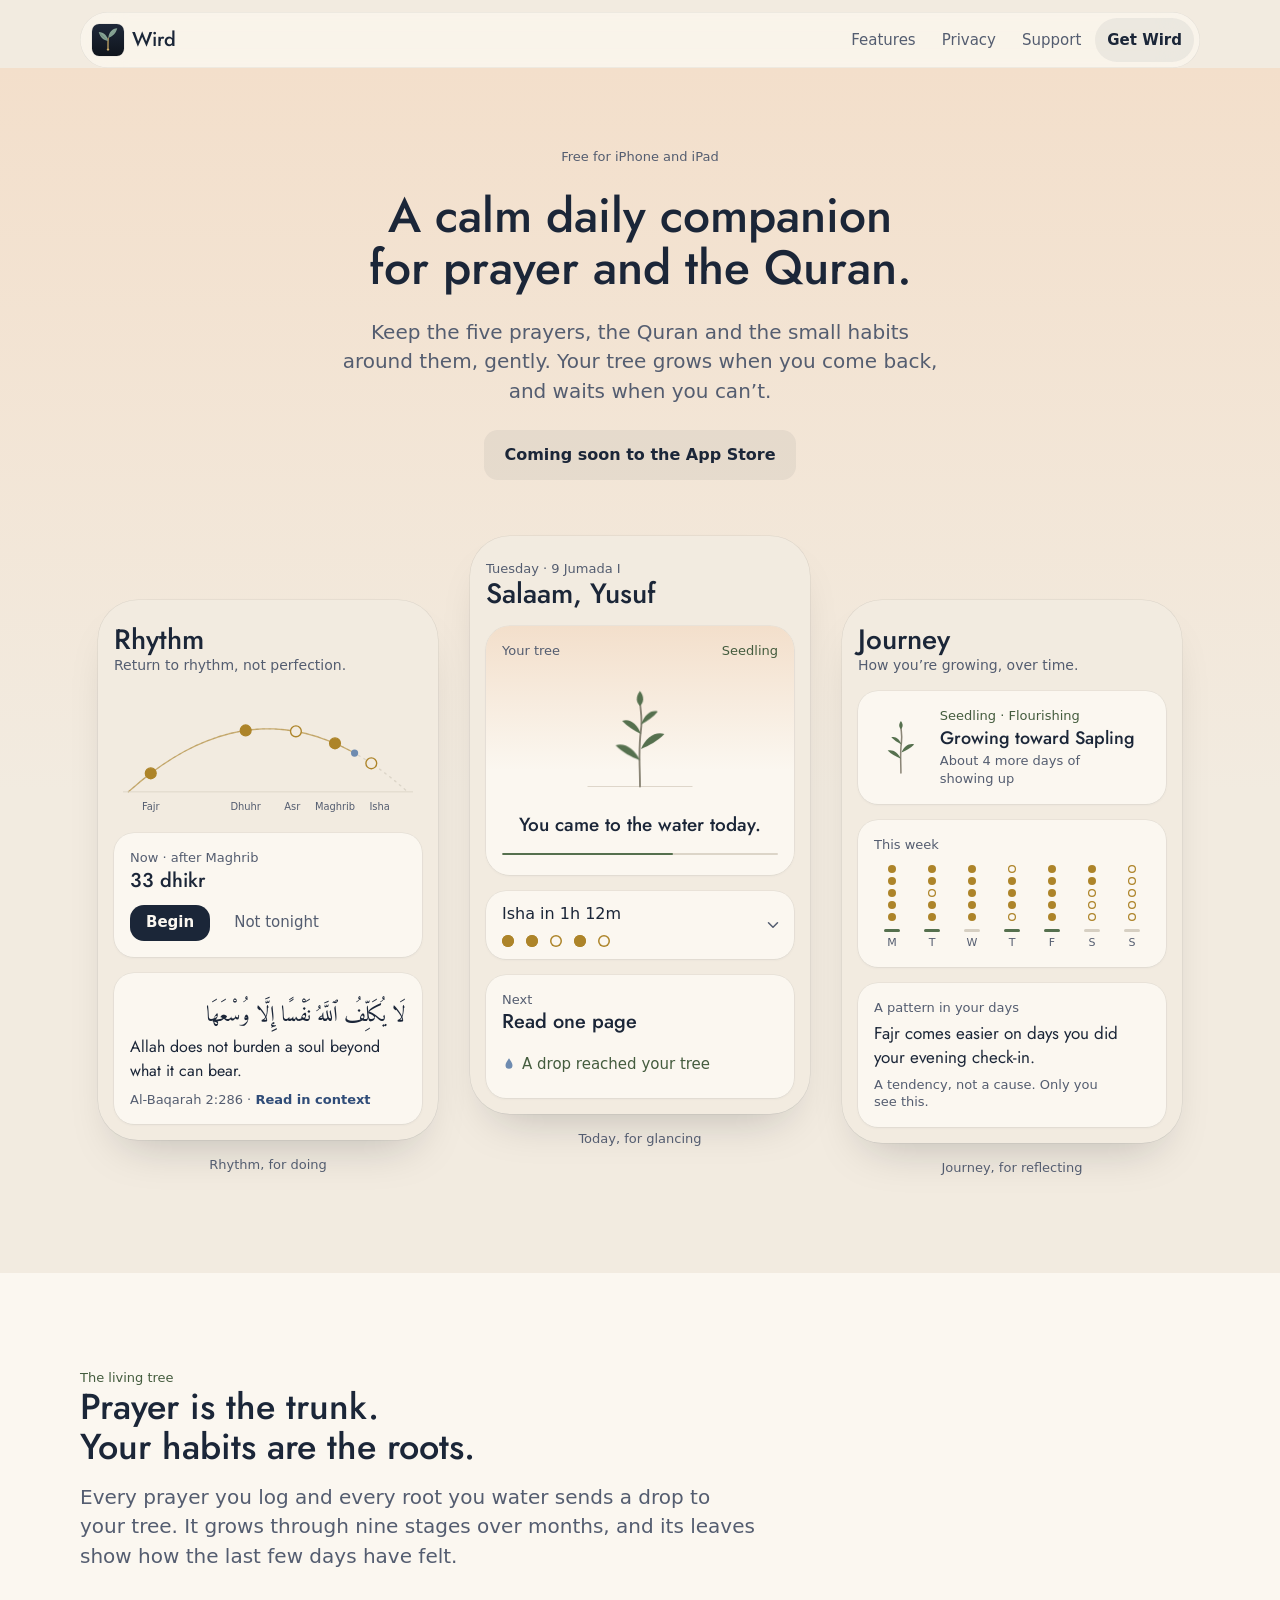
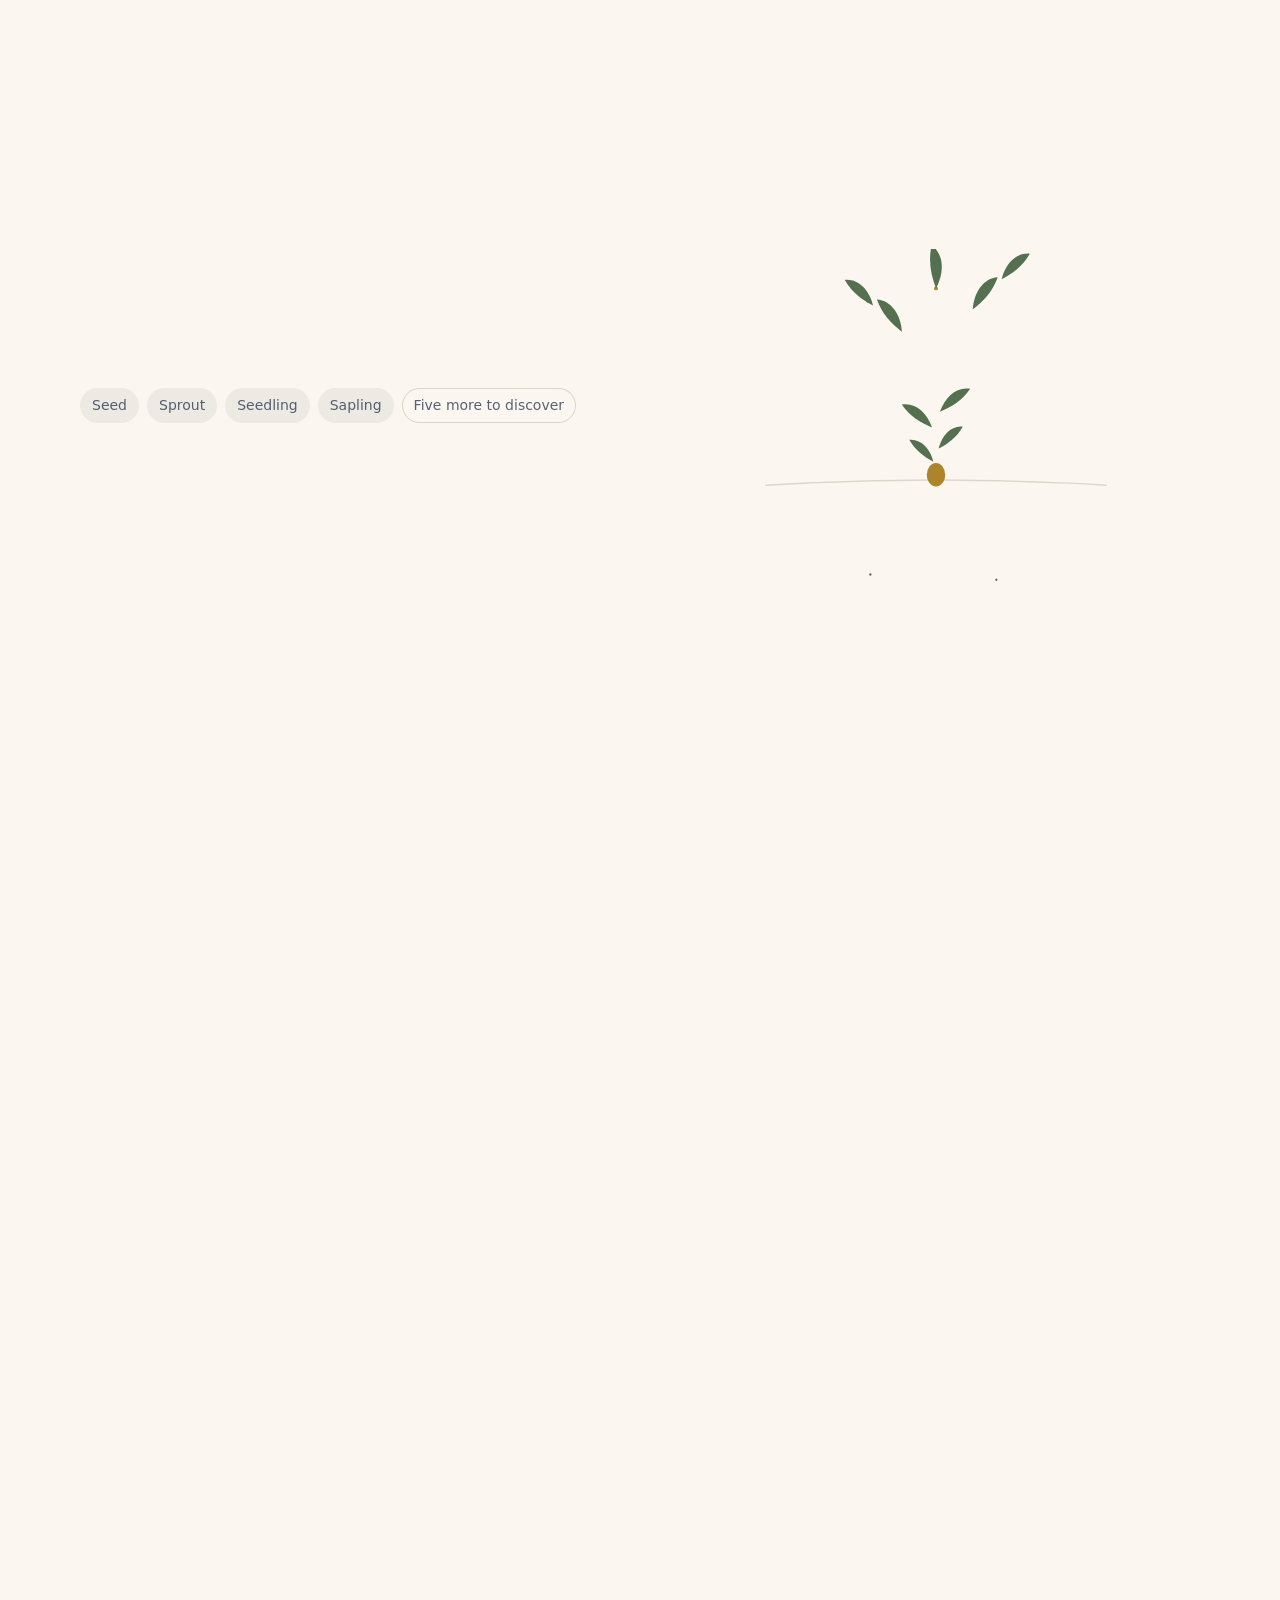
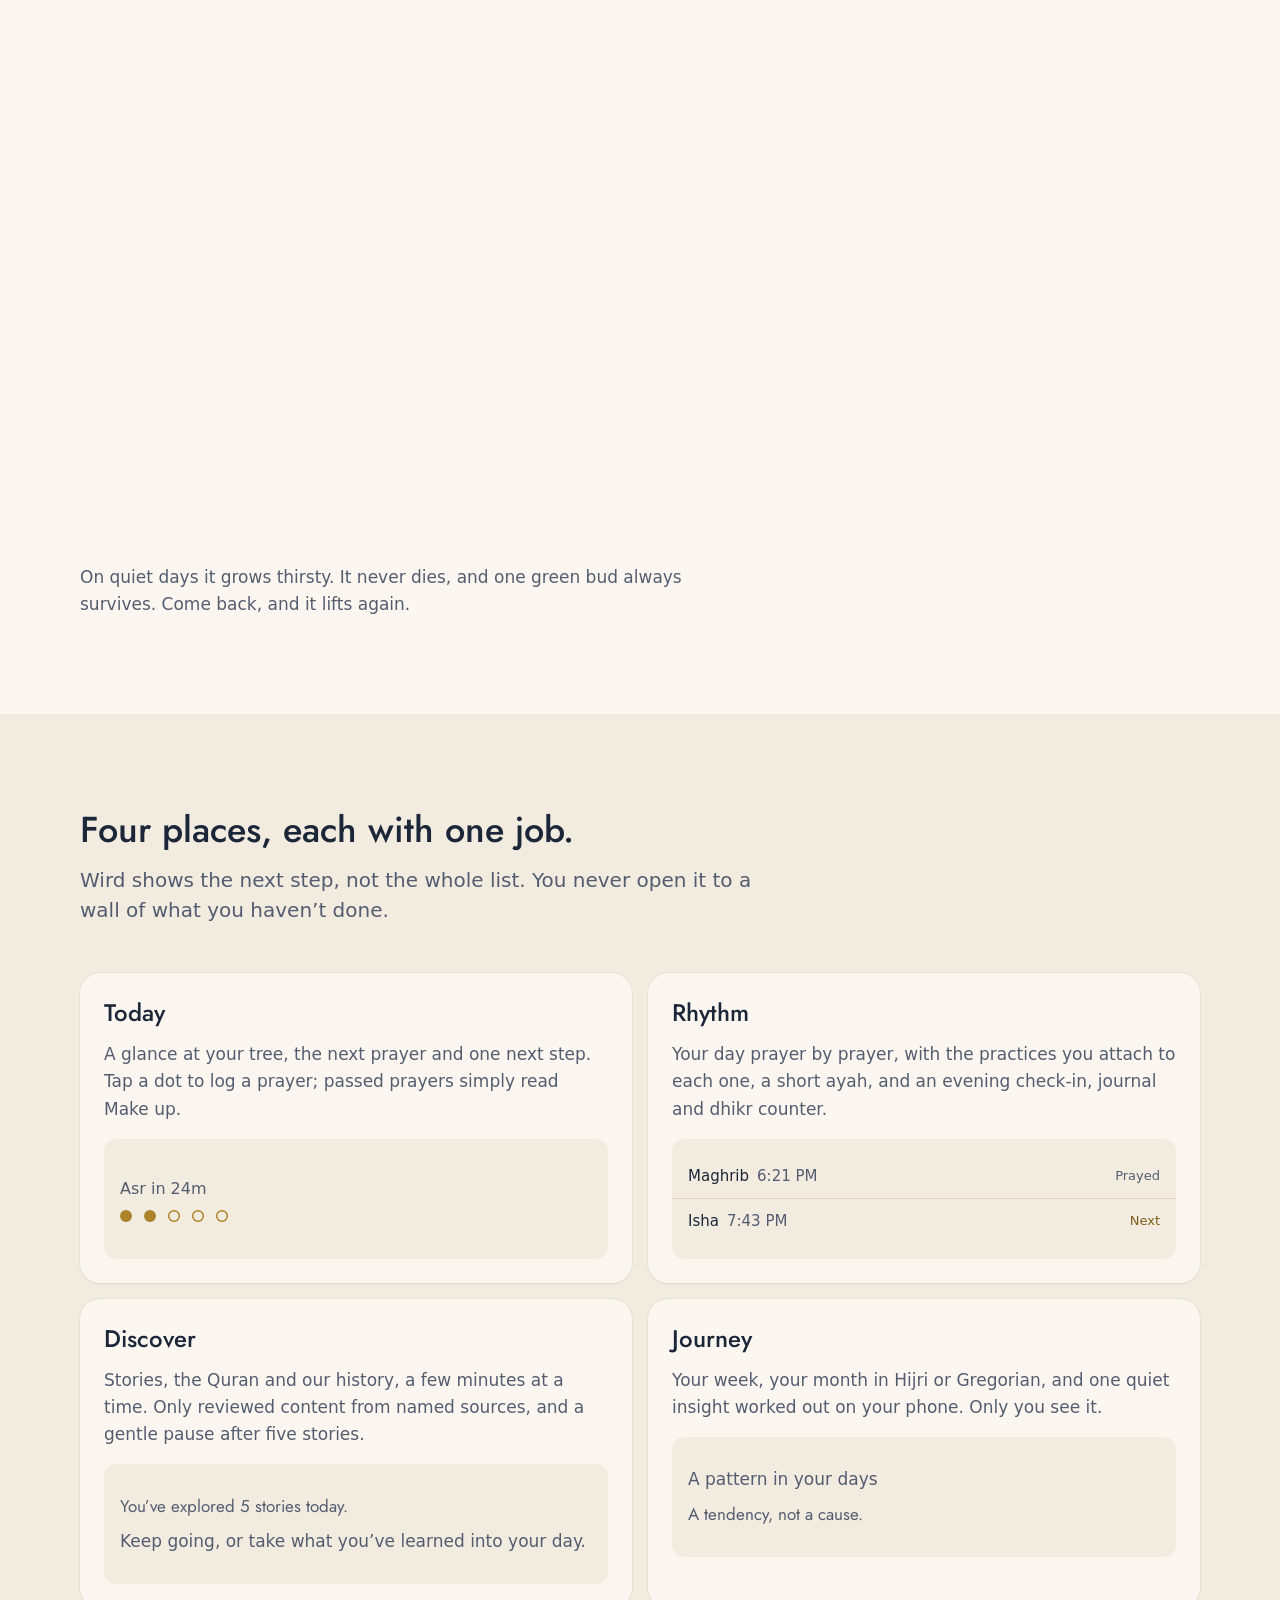
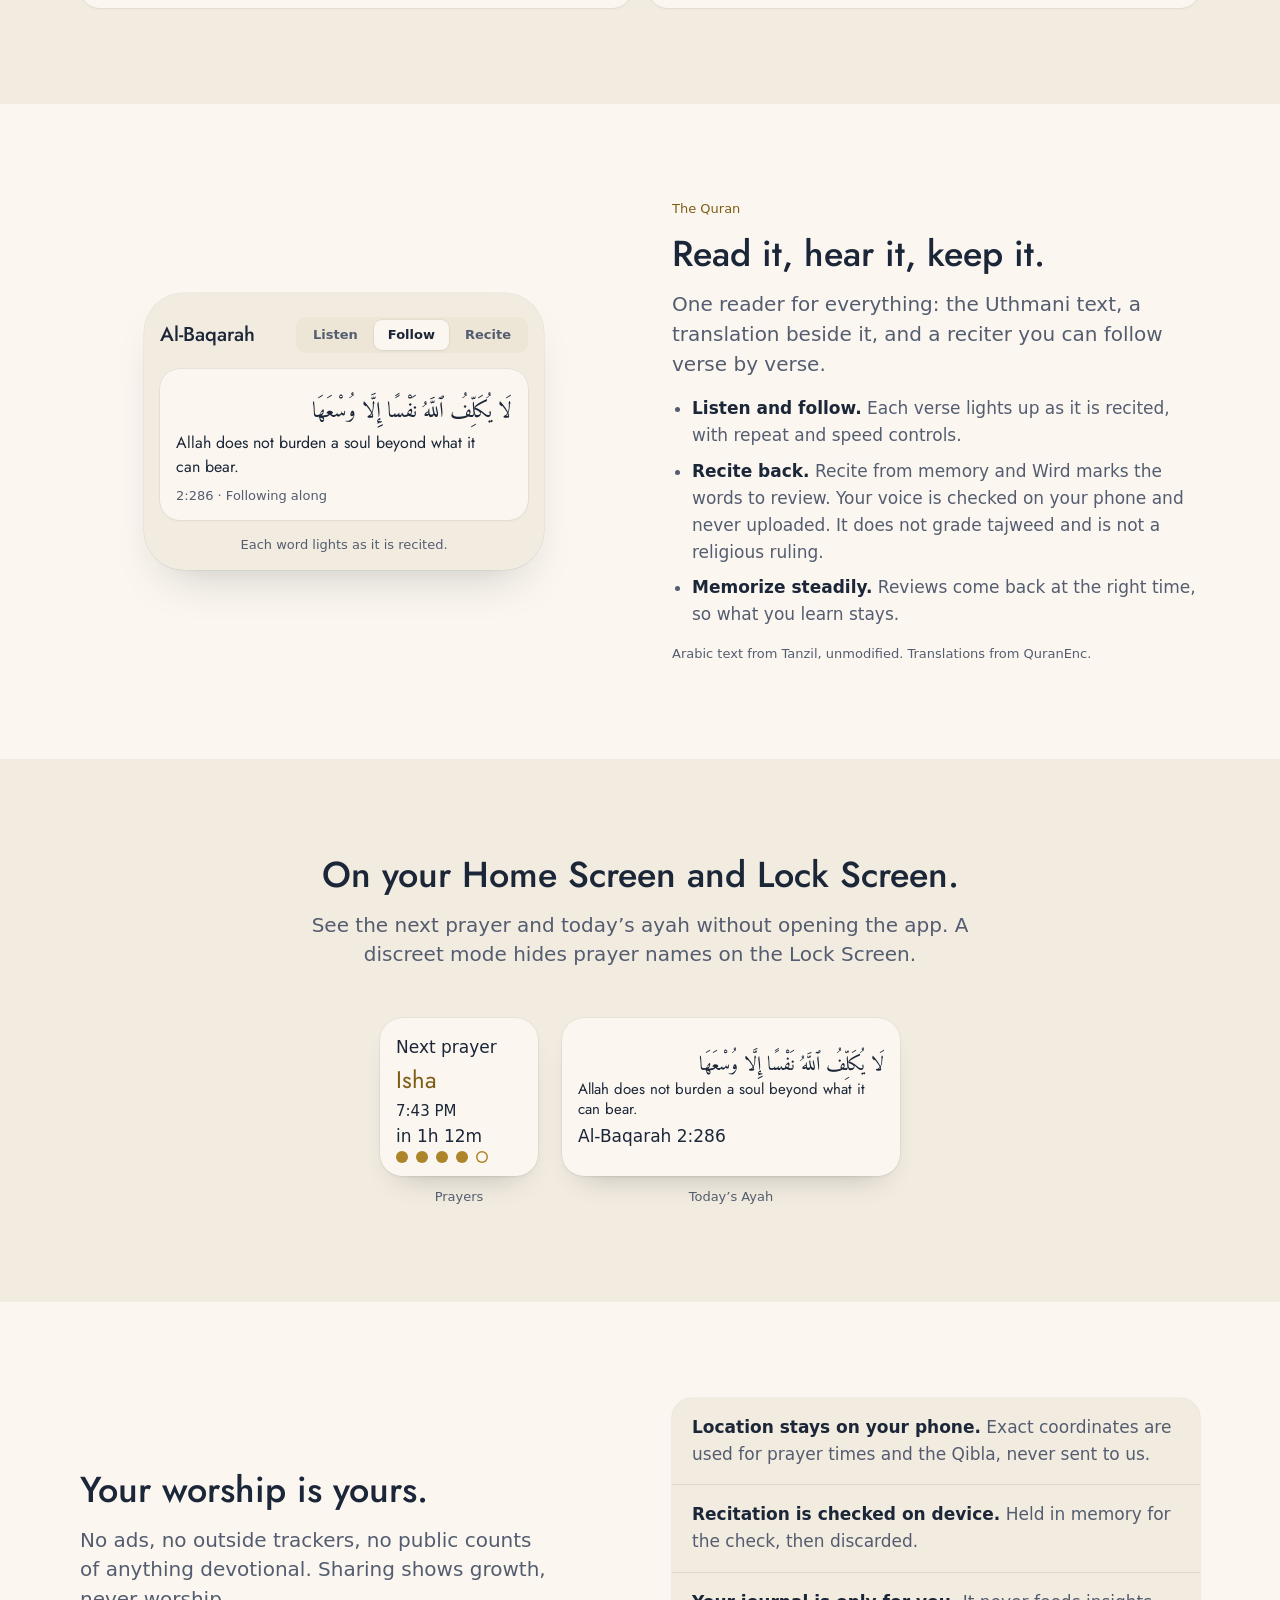
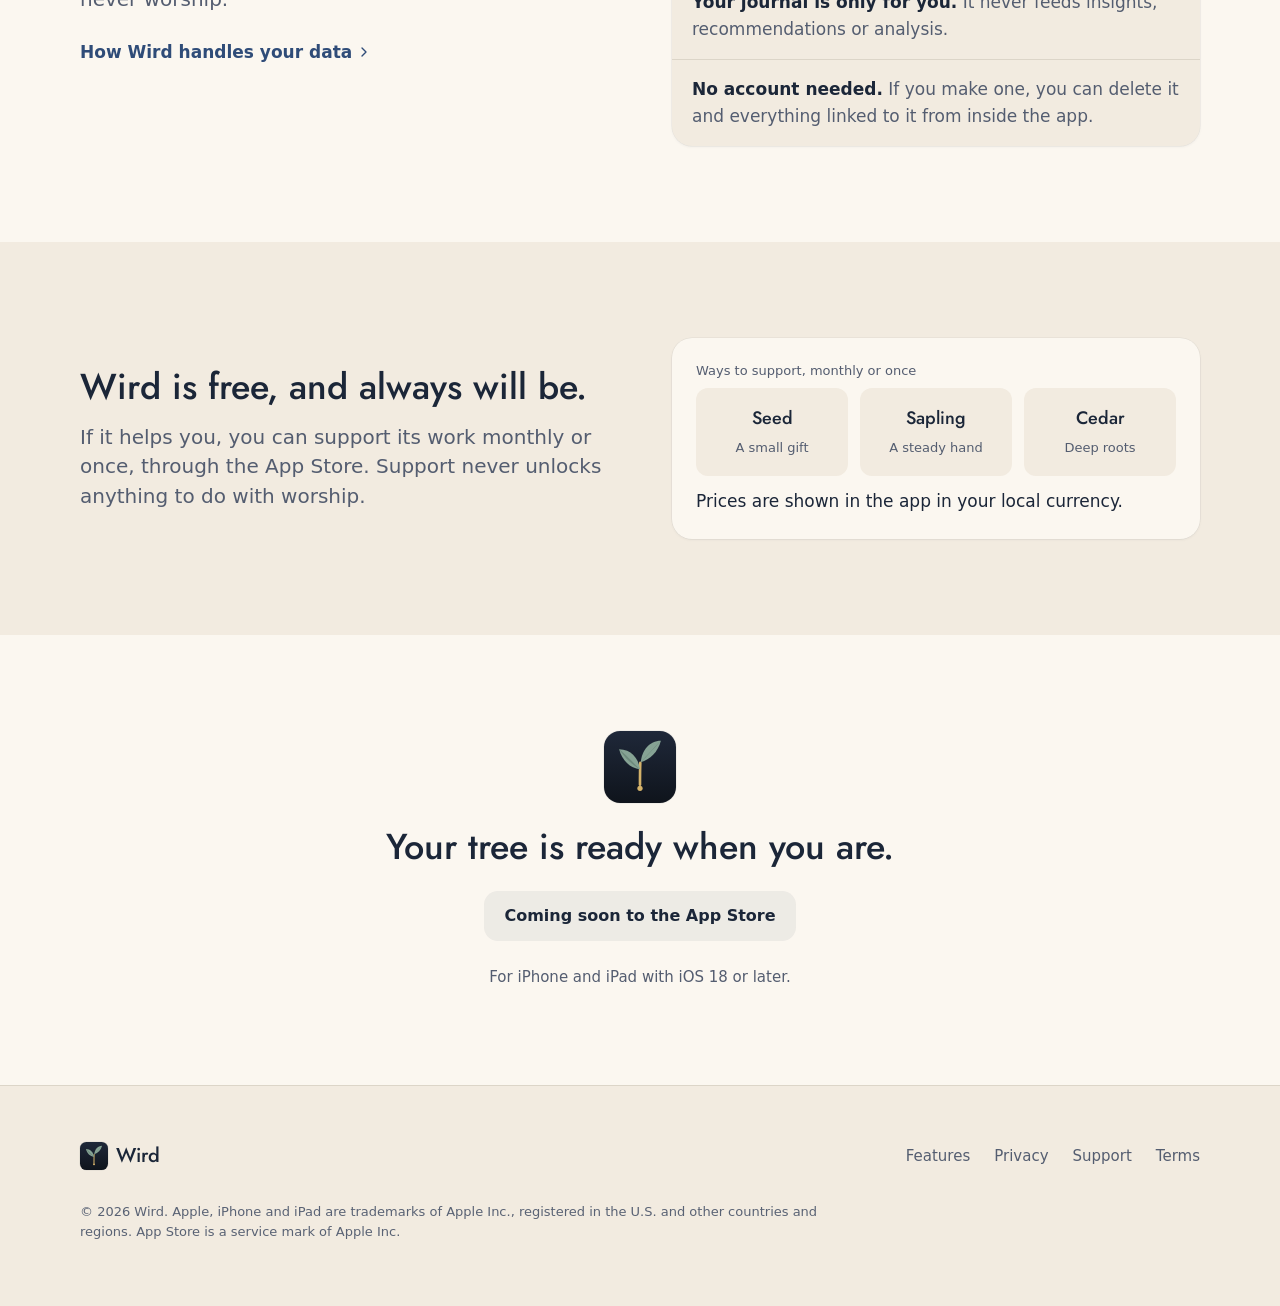
==== index.html @ 223d471b "Point social and canonical URLs at wirdwellness.app, add hosting notes Co-Authored-By: Claude Fable " ====
<!doctype html>
<html lang="en" class="no-js">
<head>
<meta charset="utf-8">
<meta name="viewport" content="width=device-width, initial-scale=1, viewport-fit=cover">
<title>Wird · A calm daily companion for prayer and the Quran</title>
<meta name="description" content="Wird helps you keep the five prayers, the Quran and small daily habits, gently. A living tree grows when you come back and rests when you can’t. Free for iPhone and iPad.">
<meta name="color-scheme" content="light dark">
<meta name="theme-color" content="#f2ebe0" media="(prefers-color-scheme: light)">
<meta name="theme-color" content="#0f141c" media="(prefers-color-scheme: dark)">
<!-- Once Wird is live, add Apple's Smart App Banner with the real App Store ID:
<meta name="apple-itunes-app" content="app-id=0000000000">
-->
<meta property="og:type" content="website">
<meta property="og:site_name" content="Wird">
<meta property="og:title" content="Wird · A calm daily companion for prayer and the Quran">
<meta property="og:description" content="Prayer is the trunk. Your habits are the roots. The tree grows when you come back, and waits when you can’t.">
<meta property="og:url" content="https://wirdwellness.app/">
<meta property="og:image" content="https://wirdwellness.app/assets/og.png">
<meta property="og:image:alt" content="The Wird app icon, a gold stem with two sage leaves, beside the words Come back to prayer.">
<meta name="twitter:card" content="summary_large_image">
<link rel="canonical" href="https://wirdwellness.app/">
<link rel="icon" href="assets/icon.svg" type="image/svg+xml">
<link rel="apple-touch-icon" href="assets/apple-touch-icon.png">
<link rel="preconnect" href="https://fonts.googleapis.com">
<link rel="preconnect" href="https://fonts.gstatic.com" crossorigin>
<link rel="stylesheet" href="https://fonts.googleapis.com/css2?family=Amiri+Quran&family=Jost:wght@400;500&display=swap">
<link rel="stylesheet" href="assets/wird.css">
<style>
  .hero { padding-block: 48px 0; text-align: center; background: linear-gradient(180deg, var(--sky) 0%, var(--canvas) 60%); }
  .tree-art .blossom { fill: var(--blossom); }
  .tree-art .fruit-dot { fill: var(--gold-fill); }
  .tree-art .seed { fill: var(--gold-fill); }
  .grow .stages { margin-bottom: 24px; }
  .stages .stages__more { background: transparent; box-shadow: inset 0 0 0 1px var(--hairline); color: var(--ink-tertiary); }
  @media (max-width: 899px) { .grow__art svg { max-height: calc(100svh - 300px); } }
  .hero__copy { display: flex; flex-direction: column; align-items: center; gap: 24px; }
  .hero h1 { max-width: 760px; }
  .hero .lede { max-width: 600px; }
  .hero .store { justify-content: center; }
  @media (min-width: 768px) { .hero { padding-block: 80px 0; } }

  /* Three screens: a swipeable strip on phones, a staged row on wide screens */
  .stage {
    display: flex;
    gap: 16px;
    margin-top: 48px;
    padding: 8px var(--gutter) 48px;
    overflow-x: auto;
    scroll-snap-type: x mandatory;
    scrollbar-width: none;
    text-align: left;
  }
  .stage::-webkit-scrollbar { display: none; }
  .stage > figure { flex: 0 0 min(320px, 82vw); scroll-snap-align: center; }
  .stage figcaption { margin-top: 16px; text-align: center; }
  @media (max-width: 1139px) { .stage > figure:nth-child(2) { order: -1; } }
  @media (min-width: 1140px) {
    .stage { overflow: visible; justify-content: center; align-items: flex-start; gap: 32px; padding-bottom: 96px; }
    .stage > figure { flex: 0 0 340px; }
    .stage > figure:nth-child(odd) { margin-top: 64px; }
  }

  .screen h2.screen__greeting { font-size: 1.75rem; }

  .arc text { font: 500 11px var(--font-text); fill: var(--ink-secondary); }

  .ayah-card { background: var(--surface); border-radius: var(--radius-lg); box-shadow: var(--shadow-card); padding: 16px; display: flex; flex-direction: column; gap: 8px; }
  .ayah-card .quran { font-size: 1.375rem; line-height: 2.4rem; text-align: right; }
  .ayah-card .translation { font-family: var(--font-display); font-size: 1rem; line-height: 1.5rem; }

  .prayer-list { list-style: none; padding: 0; background: var(--surface); border-radius: var(--radius-lg); box-shadow: var(--shadow-card); }
  .prayer-list li { display: flex; justify-content: space-between; align-items: center; padding: 10px 16px; font-size: 0.9375rem; }
  .prayer-list li + li { border-top: 0.5px solid var(--hairline); }
  .prayer-list .t { color: var(--ink-secondary); margin-left: 8px; }
  .prayer-list .s { font-size: 0.8125rem; color: var(--ink-secondary); }
  .prayer-list .s.is-gold { color: var(--gold); }

  .week { display: grid; grid-template-columns: repeat(7, 1fr); gap: 4px; text-align: center; }
  .week .col { display: flex; flex-direction: column; align-items: center; gap: 4px; }
  .week i { width: 8px; height: 8px; border-radius: 999px; box-shadow: inset 0 0 0 1.2px var(--gold-fill); display: block; }
  .week i.on { background: var(--gold-fill); box-shadow: none; }
  .week b { width: 16px; height: 3px; border-radius: 2px; background: var(--rest-neutral); display: block; margin-top: 4px; }
  .week b.on { background: var(--leaf); }
  .week span { font-size: 0.6875rem; color: var(--ink-secondary); }

  .split { display: grid; grid-template-columns: minmax(0, 1fr); gap: 40px; align-items: center; }
  @media (min-width: 900px) { .split { grid-template-columns: minmax(0, 1fr) minmax(0, 1fr); gap: 64px; } .split--flip > :first-child { order: 2; } }
  .split__copy { display: flex; flex-direction: column; gap: 16px; }
  .split__copy ul { padding-left: 20px; color: var(--ink-secondary); }
  .split__copy li + li { margin-top: 8px; }

  .stages { display: flex; flex-wrap: wrap; gap: 8px; list-style: none; padding: 0; }
  .stages li { padding: 6px 12px; border-radius: 999px; background: var(--tint); font-size: 0.875rem; color: var(--ink-secondary); }
  .stages li.is-here { background: var(--surface); color: var(--leaf-text); font-weight: 600; box-shadow: inset 0 0 0 1px var(--leaf); }

  .tabs { display: grid; gap: 16px; margin-top: 48px; }
  @media (min-width: 768px) { .tabs { grid-template-columns: repeat(2, minmax(0, 1fr)); } }
  .tab-card { padding: 24px; display: flex; flex-direction: column; gap: 12px; }
  .tab-card p { color: var(--ink-secondary); }
  .tab-card__show { margin-top: 4px; padding: 16px; border-radius: var(--radius-sm); background: var(--canvas); min-height: 120px; display: flex; flex-direction: column; justify-content: center; gap: 8px; }
  .tab-card__icon { color: var(--ink); }

  .modes { display: inline-flex; padding: 3px; gap: 2px; border-radius: 10px; background: var(--surface-raised); font-size: 0.8125rem; font-weight: 600; }
  .modes span { padding: 6px 14px; border-radius: 8px; color: var(--ink-secondary); }
  .modes span.is-on { background: var(--surface); color: var(--ink); box-shadow: var(--shadow-card); }
  .word-review { background: var(--amber-soft); color: var(--amber); border-radius: 4px; padding: 0 2px; }

  .widgets { display: flex; flex-wrap: wrap; gap: 24px; justify-content: center; align-items: flex-start; }
  .widget { background: var(--surface); border-radius: 22px; box-shadow: var(--shadow-card), 0 16px 32px -20px #0f141c4d; padding: 16px; display: flex; flex-direction: column; }
  .widget--small { width: 158px; height: 158px; justify-content: space-between; }
  .widgets > div { min-width: 0; max-width: 100%; }
  .widget--medium { width: 338px; max-width: 100%; min-height: 158px; gap: 4px; justify-content: center; }
  .widget .quran { font-size: 1.25rem; line-height: 2rem; text-align: right; }
  .widget-label { margin-top: 12px; text-align: center; }

  .support-tiers { display: grid; gap: 12px; grid-template-columns: repeat(3, minmax(0, 1fr)); margin-top: 8px; }
  .support-tiers li { list-style: none; padding: 16px 12px; text-align: center; border-radius: var(--radius-sm); background: var(--canvas); }
  .support-tiers strong { display: block; font-family: var(--font-display); font-weight: 500; font-size: 1.125rem; }
  .support-tiers span { font-size: 0.8125rem; color: var(--ink-secondary); }

  .download { text-align: center; display: flex; flex-direction: column; align-items: center; gap: 24px; }
  .download .store { justify-content: center; }
</style>
<script src="assets/wird.js" defer></script>
</head>
<body>
<a class="skip-link" href="#main">Skip to content</a>
<div class="progress" aria-hidden="true"></div>

<header class="nav">
  <nav class="nav__bar" aria-label="Main">
    <a class="brand" href="./" aria-current="page">
      <img class="app-icon" src="assets/icon.svg" width="32" height="32" alt="">
      <span class="brand__word">Wird</span>
    </a>
    <ul class="nav__links">
      <li><a href="#features">Features</a></li>
      <li><a href="privacy/">Privacy</a></li>
      <li><a href="support/">Support</a></li>
      <li class="nav__cta"><a class="btn btn--tint btn--small" href="#download" style="color:var(--ink)">Get Wird</a></li>
    </ul>
  </nav>
</header>

<main id="main">

  <section class="hero" aria-labelledby="hero-title">
    <div class="wrap hero__copy">
      <p class="label reveal reveal--blur">Free for iPhone and iPad</p>
      <h1 id="hero-title" class="display reveal reveal--blur" style="--delay:100ms">A calm daily companion<br> for prayer and the Quran.</h1>
      <p class="lede reveal reveal--blur" style="--delay:220ms">Keep the five prayers, the Quran and the small habits around them, gently. Your tree grows when you come back, and waits when you can’t.</p>
      <div class="store reveal reveal--blur" style="--delay:340ms" data-store>
        <span class="store__soon">Coming soon to the App Store</span>
      </div>
    </div>

    <div class="stage" role="group" aria-label="Three screens from Wird">
      <figure class="reveal">
        <div class="screen" aria-hidden="true">
          <div>
            <p class="screen__greeting">Rhythm</p>
            <p class="meta" style="font-size:0.875rem">Return to rhythm, not perfection.</p>
          </div>
          <svg class="arc" data-grow viewBox="0 0 342 140" width="100%">
            <path d="M16 112 Q171 -28 326 112" fill="none" stroke="var(--hairline)" stroke-width="1.5" stroke-dasharray="2 5" stroke-linecap="round"/>
            <path class="draw" d="M16 112 L28.4 101.2 L40.8 91.4 L53.2 82.4 L65.6 74.4 L78.0 67.2 L90.4 60.9 L102.8 55.6 L115.2 51.1 L127.6 47.5 L140.0 44.8 L152.4 43.0 L164.8 42.1 L177.2 42.1 L189.6 43.0 L202.0 44.8 L214.4 47.5 L226.8 51.1 L239.2 55.6 L251.6 60.9 L264.0 67.2" fill="none" stroke="var(--gold-fill)" stroke-width="1.5" stroke-linecap="round" stroke-linejoin="round" opacity="0.6"/>
            <line x1="10" y1="112" x2="332" y2="112" stroke="var(--hairline)"/>
            <circle class="pd is-prayed" style="--delay:540ms" cx="40.8" cy="91.4" r="6" stroke="var(--gold-fill)" stroke-width="1.5"/>
            <circle class="pd is-prayed" style="--delay:1560ms" cx="146.2" cy="43.8" r="6" stroke="var(--gold-fill)" stroke-width="1.5"/>
            <circle class="pd" cx="202" cy="44.8" r="6" fill="var(--canvas)" stroke="var(--gold-fill)" stroke-width="1.5"/>
            <circle class="pd is-prayed" style="--delay:2520ms" cx="245.4" cy="58.1" r="6" stroke="var(--gold-fill)" stroke-width="1.5"/>
            <circle class="pd" cx="285.7" cy="80.3" r="6" fill="var(--canvas)" stroke="var(--gold-fill)" stroke-width="1.5"/>
            <circle class="sun" r="4" fill="var(--water)"/>
            <text x="40.8" y="132" text-anchor="middle">Fajr</text>
            <text x="146.2" y="132" text-anchor="middle">Dhuhr</text>
            <text x="198" y="132" text-anchor="middle">Asr</text>
            <text x="245.4" y="132" text-anchor="middle">Maghrib</text>
            <text x="295" y="132" text-anchor="middle">Isha</text>
          </svg>
          <div class="roots">
            <div class="roots__next">
              <p class="meta">Now · after Maghrib</p>
              <p class="roots__name">33 dhikr</p>
              <div class="roots__actions"><span class="mini-btn mini-btn--action">Begin</span><span class="mini-btn mini-btn--plain">Not tonight</span></div>
            </div>
          </div>
          <div class="ayah-card">
            <p class="quran">لَا يُكَلِّفُ ٱللَّهُ نَفْسًا إِلَّا وُسْعَهَا</p>
            <p class="translation">Allah does not burden a soul beyond what it can bear.</p>
            <p class="meta">Al-Baqarah 2:286 · <span style="color:var(--accent-text);font-weight:600">Read in context</span></p>
          </div>
        </div>
        <figcaption class="label">Rhythm, for doing</figcaption>
      </figure>

      <figure class="reveal moment" style="--delay:120ms">
        <div class="screen" aria-hidden="true">
          <div>
            <p class="meta">Tuesday · 9 Jumada I</p>
            <p class="screen__greeting">Salaam, Yusuf</p>
          </div>
          <div class="tree-card">
            <div class="tree-card__row"><span class="secondary">Your tree</span><span class="label--leaf">Seedling</span></div>
            <svg class="tree-art" width="150" height="150" viewBox="0 0 160 160">
              <path class="ground" d="M24 136 L136 136" stroke-width="1"/>
              <path class="stem" d="M80 136 C80 112 78 98 81 76 C83 62 80 54 80 44" stroke-width="2" fill="none" stroke-linecap="round"/>
              <g class="leaves">
                <path style="--i:4" d="M80 108 C70 104 62 100 54 92 C64 89 74 96 80 108z"/>
                <path style="--i:3" d="M81 96 C90 92 98 88 106 80 C96 77 86 84 81 96z"/>
                <path style="--i:2" d="M81 80 C73 76 67 72 61 66 C69 63 77 69 81 80z"/>
                <path style="--i:1" d="M81 70 C88 66 94 62 99 56 C92 54 85 59 81 70z"/>
                <path style="--i:0" d="M80 50 C76 46 75 41 80 34 C85 41 84 46 80 50z"/>
              </g>
              <path class="drop" d="M80 14 C76 21 74 25 74 28.5 a6 6 0 0 0 12 0 C86 25 84 21 80 14z" fill="var(--water)"/>
              <ellipse class="ripple" cx="80" cy="136" rx="16" ry="3.5" fill="none" stroke="var(--water)" stroke-width="1"/>
            </svg>
            <p class="tree-card__line">You came to the water today.</p>
            <div class="growth"><span class="growth__fill"></span></div>
          </div>
          <div class="prayer-bar">
            <div>
              <p>Isha in 1h 12m</p>
              <div class="dots"><span class="is-prayed" style="--i:0"></span><span class="is-prayed" style="--i:1"></span><span></span><span class="is-prayed" style="--i:2"></span><span></span></div>
            </div>
            <svg width="18" height="18" viewBox="0 0 24 24" fill="none" stroke="currentColor" stroke-width="2" stroke-linecap="round" stroke-linejoin="round" style="color:var(--ink-secondary)"><path d="M6 9l6 6 6-6"/></svg>
          </div>
          <div class="roots">
            <div class="roots__next">
              <p class="meta">Next</p>
              <p class="roots__name">Read one page</p>
              <div class="roots__act">
                <div class="roots__actions"><span class="mini-btn mini-btn--action">Begin</span><span class="mini-btn mini-btn--plain">Not tonight</span></div>
                <p class="roots__done"><svg width="14" height="14" viewBox="0 0 24 24" fill="currentColor" aria-hidden="true"><path d="M12 2C9 7 6 10.5 6 14a6 6 0 0 0 12 0c0-3.5-3-7-6-12z"/></svg>A drop reached your tree</p>
              </div>
            </div>
          </div>
        </div>
        <figcaption class="label">Today, for glancing</figcaption>
      </figure>

      <figure class="reveal" style="--delay:240ms">
        <div class="screen" aria-hidden="true">
          <div>
            <p class="screen__greeting">Journey</p>
            <p class="meta" style="font-size:0.875rem">How you’re growing, over time.</p>
          </div>
          <div class="card" style="padding:16px;display:flex;gap:12px;align-items:center">
            <svg class="tree-art" width="56" height="56" viewBox="40 30 80 110"><path class="stem" d="M80 136 C80 112 78 98 81 76 C83 62 80 54 80 44" stroke-width="3" fill="none" stroke-linecap="round"/><g class="leaves"><path d="M80 108 C70 104 62 100 54 92 C64 89 74 96 80 108z"/><path d="M81 96 C90 92 98 88 106 80 C96 77 86 84 81 96z"/><path d="M81 80 C73 76 67 72 61 66 C69 63 77 69 81 80z"/><path d="M80 50 C76 46 75 41 80 34 C85 41 84 46 80 50z"/></g></svg>
            <div>
              <p class="meta" style="color:var(--leaf-text)">Seedling · Flourishing</p>
              <p class="roots__name" style="font-size:1.125rem">Growing toward Sapling</p>
              <p class="meta">About 4 more days of showing up</p>
            </div>
          </div>
          <div class="card" style="padding:16px">
            <p class="meta" style="margin-bottom:12px">This week</p>
            <div class="week">
              <div class="col"><i class="on"></i><i class="on"></i><i class="on"></i><i class="on"></i><i class="on"></i><b class="on"></b><span>M</span></div>
              <div class="col"><i class="on"></i><i class="on"></i><i></i><i class="on"></i><i class="on"></i><b class="on"></b><span>T</span></div>
              <div class="col"><i class="on"></i><i class="on"></i><i class="on"></i><i class="on"></i><i class="on"></i><b></b><span>W</span></div>
              <div class="col"><i></i><i class="on"></i><i class="on"></i><i class="on"></i><i></i><b class="on"></b><span>T</span></div>
              <div class="col"><i class="on"></i><i class="on"></i><i class="on"></i><i class="on"></i><i class="on"></i><b class="on"></b><span>F</span></div>
              <div class="col"><i class="on"></i><i class="on"></i><i></i><i></i><i></i><b></b><span>S</span></div>
              <div class="col"><i></i><i></i><i></i><i></i><i></i><b></b><span>S</span></div>
            </div>
          </div>
          <div class="card" style="padding:16px">
            <p class="meta">A pattern in your days</p>
            <p style="font-family:var(--font-display);font-size:1.0625rem;line-height:1.45;margin:4px 0 6px">Fajr comes easier on days you did your evening check‑in.</p>
            <p class="meta">A tendency, not a cause. Only you see this.</p>
          </div>
        </div>
        <figcaption class="label">Journey, for reflecting</figcaption>
      </figure>
    </div>
  </section>

  <section class="section grow" aria-labelledby="tree-title" style="background:var(--surface)">
    <div class="wrap">
      <div class="measure reveal">
        <p class="label label--leaf">The living tree</p>
        <h2 id="tree-title" class="title">Prayer is the trunk.<br> Your habits are the roots.</h2>
        <p class="lede" style="margin-top:16px">Every prayer you log and every root you water sends a drop to your tree. It grows through nine stages over months, and its leaves show how the last few days have felt.</p>
      </div>
    </div>
    <div class="grow__track">
      <div class="grow__stage wrap">
        <div class="grow__copy">
          <ul class="stages" aria-label="The first four of nine stages"><li style="--in:0%;--out:25%">Seed</li><li style="--in:25%;--out:50%">Sprout</li><li style="--in:50%;--out:75%">Seedling</li><li class="is-here" style="--in:75%;--out:100%">Sapling</li><li class="stages__more">Five more to discover</li></ul>
          <div class="grow__lines">
          <p class="grow__line" style="--in:0%;--out:34%">A seed in the ground. Each prayer sends it a drop.</p>
          <p class="grow__line" style="--in:34%;--out:68%">Roots reach down as your habits take hold.</p>
          <p class="grow__line" style="--in:68%;--out:100%">A sapling, a few weeks in. Where it goes from here is yours to see.</p>
          </div>
        </div>
        <div class="grow__art">
        <svg class="tree-art" viewBox="0 120 320 300" role="img" aria-labelledby="tree-art-title">
          <title id="tree-art-title">A tree growing from a seed to a sapling: a gold trunk for prayer, sage leaves, and roots for daily habits.</title>
          <path class="ground" d="M30 300 Q160 292 290 300" stroke-width="1" fill="none"/>
          <ellipse class="seed sc-vanish" style="--in:19%;--out:32%;--origin:center" cx="160" cy="292" rx="7" ry="9"/>
          <g class="roots-line"><path class=" sc-draw" style="--in:38%;--out:100%" pathLength="100" d="M160 302 C150 330 130 345 110 368" stroke-width="1.8" fill="none" stroke-linecap="round"/><path class=" sc-draw" style="--in:47%;--out:100%" pathLength="100" d="M160 302 C166 335 185 352 206 372" stroke-width="1.8" fill="none" stroke-linecap="round"/><path class=" sc-draw" style="--in:60%;--out:100%" pathLength="100" d="M160 302 C158 340 156 370 158 400" stroke-width="1.8" fill="none" stroke-linecap="round"/></g>
          <path class="trunk sc-draw" style="--in:15%;--out:94%" pathLength="100" d="M160 300 C160 260 157 220 161 185 C163 170 160 160 160 150" stroke-width="3" fill="none" stroke-linecap="round"/>
          <g class="trunk-branches"><path class="trunk sc-draw" style="--in:70%;--out:89%" pathLength="100" d="M161 200 C140 190 125 180 108 160" stroke-width="2" fill="none" stroke-linecap="round"/><path class="trunk sc-draw" style="--in:77%;--out:96%" pathLength="100" d="M161 180 C180 170 198 160 212 140" stroke-width="2" fill="none" stroke-linecap="round"/></g>
          <g class="leaves"><g transform="translate(158 282) rotate(10) scale(0.6 0.6)"><path class="sc-appear" style="--in:26%;--out:40%" d="M0 0 C-13 -4 -25 -10 -35 -22 C-21 -26 -7 -16 0 0z"/></g><g transform="translate(162 272) rotate(-10) scale(-0.6 0.6)"><path class="sc-appear" style="--in:30%;--out:45%" d="M0 0 C-13 -4 -25 -10 -35 -22 C-21 -26 -7 -16 0 0z"/></g><g transform="translate(157 256) rotate(5) scale(0.7 0.7)"><path class="sc-appear" style="--in:49%;--out:64%" d="M0 0 C-13 -4 -25 -10 -35 -22 C-21 -26 -7 -16 0 0z"/></g><g transform="translate(163 244) rotate(-5) scale(-0.7 0.7)"><path class="sc-appear" style="--in:53%;--out:68%" d="M0 0 C-13 -4 -25 -10 -35 -22 C-21 -26 -7 -16 0 0z"/></g><g transform="translate(134 183) rotate(20) scale(0.75 0.75)"><path class="sc-appear" style="--in:77%;--out:91%" d="M0 0 C-13 -4 -25 -10 -35 -22 C-21 -26 -7 -16 0 0z"/></g><g transform="translate(112 163) rotate(10) scale(0.7 0.7)"><path class="sc-appear" style="--in:83%;--out:98%" d="M0 0 C-13 -4 -25 -10 -35 -22 C-21 -26 -7 -16 0 0z"/></g><g transform="translate(188 166) rotate(-20) scale(-0.75 0.75)"><path class="sc-appear" style="--in:81%;--out:96%" d="M0 0 C-13 -4 -25 -10 -35 -22 C-21 -26 -7 -16 0 0z"/></g><g transform="translate(210 143) rotate(-10) scale(-0.7 0.7)"><path class="sc-appear" style="--in:87%;--out:100%" d="M0 0 C-13 -4 -25 -10 -35 -22 C-21 -26 -7 -16 0 0z"/></g><g transform="translate(160 150) rotate(52) scale(0.8 0.8)"><path class="sc-appear" style="--in:90%;--out:100%" d="M0 0 C-13 -4 -25 -10 -35 -22 C-21 -26 -7 -16 0 0z"/></g></g>
        </svg>
        </div>
      </div>
    </div>
    <div class="wrap"><p class="secondary measure" style="margin-top:32px">On quiet days it grows thirsty. It never dies, and one green bud always survives. Come back, and it lifts again.</p></div>
  </section>

  <section id="features" class="section" aria-labelledby="tabs-title">
    <div class="wrap">
      <div class="measure reveal">
        <h2 id="tabs-title" class="title">Four places, each with one job.</h2>
        <p class="lede" style="margin-top:16px">Wird shows the next step, not the whole list. You never open it to a wall of what you haven’t done.</p>
      </div>
      <div class="tabs">
        <article class="tab-card card reveal lift">
          <h3 class="heading">Today</h3>
          <p>A glance at your tree, the next prayer and one next step. Tap a dot to log a prayer; passed prayers simply read Make up.</p>
          <div class="tab-card__show" aria-hidden="true">
            <p style="font-size:1rem">Asr in 24m</p>
            <div class="dots" style="margin:0"><span class="is-prayed"></span><span class="is-prayed"></span><span></span><span></span><span></span></div>
          </div>
        </article>
        <article class="tab-card card reveal lift" style="--delay:100ms">
          <h3 class="heading">Rhythm</h3>
          <p>Your day prayer by prayer, with the practices you attach to each one, a short ayah, and an evening check‑in, journal and dhikr counter.</p>
          <div class="tab-card__show" aria-hidden="true" style="padding:0;overflow:hidden">
            <ul class="prayer-list" style="box-shadow:none;background:transparent">
              <li><span>Maghrib<span class="t">6:21 PM</span></span><span class="s">Prayed</span></li>
              <li><span>Isha<span class="t">7:43 PM</span></span><span class="s is-gold">Next</span></li>
            </ul>
          </div>
        </article>
        <article class="tab-card card reveal lift">
          <h3 class="heading">Discover</h3>
          <p>Stories, the Quran and our history, a few minutes at a time. Only reviewed content from named sources, and a gentle pause after five stories.</p>
          <div class="tab-card__show" aria-hidden="true">
            <p style="font-family:var(--font-display);font-size:1.0625rem">You’ve explored 5 stories today.</p>
            <p class="meta">Keep going, or take what you’ve learned into your day.</p>
          </div>
        </article>
        <article class="tab-card card reveal lift" style="--delay:100ms">
          <h3 class="heading">Journey</h3>
          <p>Your week, your month in Hijri or Gregorian, and one quiet insight worked out on your phone. Only you see it.</p>
          <div class="tab-card__show" aria-hidden="true">
            <p class="meta">A pattern in your days</p>
            <p style="font-family:var(--font-display);font-size:1.0625rem">A tendency, not a cause.</p>
          </div>
        </article>
      </div>
    </div>
  </section>

  <section class="section" aria-labelledby="quran-title" style="background:var(--surface)">
    <div class="wrap split split--flip">
      <div class="split__copy reveal">
        <p class="label label--gold">The Quran</p>
        <h2 id="quran-title" class="title">Read it, hear it, keep it.</h2>
        <p class="lede">One reader for everything: the Uthmani text, a translation beside it, and a reciter you can follow verse by verse.</p>
        <ul>
          <li><strong style="color:var(--ink)">Listen and follow.</strong> Each verse lights up as it is recited, with repeat and speed controls.</li>
          <li><strong style="color:var(--ink)">Recite back.</strong> Recite from memory and Wird marks the words to review. Your voice is checked on your phone and never uploaded. It does not grade tajweed and is not a religious ruling.</li>
          <li><strong style="color:var(--ink)">Memorize steadily.</strong> Reviews come back at the right time, so what you learn stays.</li>
        </ul>
        <p class="label">Arabic text from Tanzil, unmodified. Translations from QuranEnc.</p>
      </div>
      <div class="reveal" style="--delay:150ms">
        <div class="screen" aria-hidden="true" style="max-width:400px">
          <div style="display:flex;flex-wrap:wrap;gap:8px;justify-content:space-between;align-items:center">
            <p class="roots__name" style="font-size:1.25rem">Al-Baqarah</p>
            <div class="modes"><span>Listen</span><span class="is-on">Follow</span><span>Recite</span></div>
          </div>
          <div class="ayah-card">
            <p class="quran follow" data-pause><span style="--i:0">لَا</span> <span style="--i:1">يُكَلِّفُ</span> <span style="--i:2">ٱللَّهُ</span> <span style="--i:3">نَفْسًا</span> <span style="--i:4">إِلَّا</span> <span style="--i:5">وُسْعَهَا</span></p>
            <p class="translation">Allah does not burden a soul beyond what it can bear.</p>
            <p class="meta">2:286 · Following along</p>
          </div>
          <p class="meta" style="text-align:center">Each word lights as it is recited.</p>
        </div>
      </div>
    </div>
  </section>

  <section class="section" aria-labelledby="widgets-title">
    <div class="wrap">
      <div class="measure reveal" style="margin-inline:auto;text-align:center">
        <h2 id="widgets-title" class="title">On your Home Screen and Lock Screen.</h2>
        <p class="lede" style="margin-top:16px">See the next prayer and today’s ayah without opening the app. A discreet mode hides prayer names on the Lock Screen.</p>
      </div>
      <div class="widgets" style="margin-top:48px" aria-hidden="true">
        <div class="reveal">
          <div class="widget widget--small">
            <p class="meta">Next prayer</p>
            <div>
              <p style="font-family:var(--font-display);font-size:1.5rem;color:var(--gold)">Isha</p>
              <p style="font-size:0.9375rem">7:43 PM</p>
              <p class="meta">in 1h 12m</p>
            </div>
            <div class="dots" style="margin:0;gap:8px"><span class="is-prayed"></span><span class="is-prayed"></span><span class="is-prayed"></span><span class="is-prayed"></span><span></span></div>
          </div>
          <p class="label widget-label">Prayers</p>
        </div>
        <div class="reveal" style="--delay:150ms">
          <div class="widget widget--medium">
            <p class="quran">لَا يُكَلِّفُ ٱللَّهُ نَفْسًا إِلَّا وُسْعَهَا</p>
            <p style="font-family:var(--font-display);font-size:0.9375rem;line-height:1.35">Allah does not burden a soul beyond what it can bear.</p>
            <p class="meta">Al-Baqarah 2:286</p>
          </div>
          <p class="label widget-label">Today’s Ayah</p>
        </div>
      </div>
    </div>
  </section>

  <section class="section" aria-labelledby="privacy-title" style="background:var(--surface)">
    <div class="wrap split">
      <div class="split__copy reveal">
        <h2 id="privacy-title" class="title">Your worship is yours.</h2>
        <p class="lede">No ads, no outside trackers, no public counts of anything devotional. Sharing shows growth, never worship.</p>
        <a class="text-link" href="privacy/">How Wird handles your data
          <svg width="16" height="16" viewBox="0 0 24 24" fill="none" stroke="currentColor" stroke-width="2" stroke-linecap="round" stroke-linejoin="round" aria-hidden="true"><path d="M9 6l6 6-6 6"/></svg>
        </a>
      </div>
      <ul class="grouped reveal" style="--delay:150ms;background:var(--canvas)">
        <li><strong>Location stays on your phone.</strong> <span class="secondary">Exact coordinates are used for prayer times and the Qibla, never sent to us.</span></li>
        <li><strong>Recitation is checked on device.</strong> <span class="secondary">Held in memory for the check, then discarded.</span></li>
        <li><strong>Your journal is only for you.</strong> <span class="secondary">It never feeds insights, recommendations or analysis.</span></li>
        <li><strong>No account needed.</strong> <span class="secondary">If you make one, you can delete it and everything linked to it from inside the app.</span></li>
      </ul>
    </div>
  </section>

  <section class="section" aria-labelledby="support-title">
    <div class="wrap split">
      <div class="split__copy reveal">
        <h2 id="support-title" class="title">Wird is free, and always will be.</h2>
        <p class="lede">If it helps you, you can support its work monthly or once, through the App Store. Support never unlocks anything to do with worship.</p>
      </div>
      <div class="card card--pad reveal" style="--delay:150ms">
        <p class="label">Ways to support, monthly or once</p>
        <ul class="support-tiers" style="padding:0">
          <li><strong>Seed</strong><span>A small gift</span></li>
          <li><strong>Sapling</strong><span>A steady hand</span></li>
          <li><strong>Cedar</strong><span>Deep roots</span></li>
        </ul>
        <p class="meta" style="margin-top:12px">Prices are shown in the app in your local currency.</p>
      </div>
    </div>
  </section>

  <section id="download" class="section" aria-labelledby="download-title" style="background:var(--surface)">
    <div class="wrap download reveal">
      <img class="app-icon" src="assets/icon.svg" width="72" height="72" alt="">
      <h2 id="download-title" class="title">Your tree is ready when you are.</h2>
      <div class="store" data-store>
        <span class="store__soon">Coming soon to the App Store</span>
      </div>
      <p class="store__note">For iPhone and iPad with iOS 18 or later.</p>
    </div>
  </section>

</main>

<footer class="footer">
  <div class="wrap">
    <div class="footer__top">
      <a class="brand" href="./">
        <img class="app-icon" src="assets/icon.svg" width="28" height="28" alt="">
        <span>Wird</span>
      </a>
      <ul class="footer__links">
        <li><a href="#features">Features</a></li>
        <li><a href="privacy/">Privacy</a></li>
        <li><a href="support/">Support</a></li>
        <li><a href="terms/">Terms</a></li>
      </ul>
    </div>
    <p class="footer__legal">© <span data-year>2026</span> Wird. Apple, iPhone and iPad are trademarks of Apple Inc., registered in the U.S. and other countries and regions. App Store is a service mark of Apple Inc.</p>
  </div>
</footer>
</body>
</html>
---- assets/wird.css ----
/*
  Wird web styles. Values mirror docs/design/tokens.json (Dawn light, Dusk dark).
  The page follows the system appearance, like the app; there is no theme switch.
*/

:root {
  color-scheme: light dark;

  --canvas: #f2ebe0;
  --surface: #fbf7f0;
  --surface-raised: #ede5d6;
  --sky: #f3dfcb;
  --hairline: #dcd5c8;
  --ink: #1b2638;
  --ink-secondary: #545d70;
  --ink-tertiary: #596274;
  --action: #1b2638;
  --on-action: #fbf7f0;
  --tint: #1b26380f;
  --accent-text: #2f4c78;
  --gold: #7f5d16;
  --gold-fill: #ad8429;
  --gold-soft: #f5ecd8;
  --leaf: #55704e;
  --leaf-deep: #445c3e;
  --leaf-text: #445c3e; /* leaf as small text: 5.7:1 on sky, where leaf is 4.3:1 */
  --bark: #8a8576;
  --soil: #d9cfbe;
  --water: #6e8bb0;
  --rest-neutral: #d6cfc2;
  --amber: #8f5410;
  --amber-soft: #f6e4c8;
  --leaf-dry: #a08a55;
  --blossom: #e9d3cc;
  --shadow-card: 0 0 0 0.5px #1b263814, 0 1px 3px #1b26380d;
  --shadow-lift: 0 0 0 0.5px #1b263814, 0 14px 28px -18px #1b263840;
  --glass: #fbf7f0b8;
  --glass-edge: #1b26381a;

  --font-display: Futura, "Futura PT", Jost, sans-serif;
  --font-text: -apple-system, BlinkMacSystemFont, "SF Pro Text", system-ui, "Segoe UI", sans-serif;
  --font-quran: "Amiri Quran", Amiri, serif;

  --radius-sm: 12px;
  --radius-md: 14px;
  --radius-lg: 20px;
  --radius-xl: 24px;
  --radius-screen: 40px;

  --ease-settle: cubic-bezier(0.2, 0.7, 0.2, 1);
  --ease-out: cubic-bezier(0.23, 1, 0.32, 1);
  --ease-sheet: cubic-bezier(0.32, 0.72, 0, 1);

  --gutter: 20px;
  --page: 1120px;
  --measure: 680px;
}

@media (prefers-color-scheme: dark) {
  :root {
    --canvas: #0f141c;
    --surface: #161c26;
    --surface-raised: #1d2430;
    --sky: #1c2433;
    --hairline: #2b313a;
    --ink: #eceef1;
    --ink-secondary: #9aa3b0;
    --ink-tertiary: #8c95a3;
    --action: #eceef1;
    --on-action: #0f141c;
    --tint: #ffffff14;
    --accent-text: #9db4d6;
    --gold: #d4b26a;
    --gold-fill: #d4b26a;
    --gold-soft: #2a2720;
    --leaf: #7f9c8e;
    --leaf-deep: #5f7f70;
    --leaf-text: #7f9c8e;
    --bark: #8e9a93;
    --soil: #2a2f36;
    --water: #9db4d6;
    --rest-neutral: #333b47;
    --amber: #e3a857;
    --amber-soft: #3a2e1c;
    --leaf-dry: #bca676;
    --blossom: #eadbd3;
    --shadow-card: none;
    --shadow-lift: 0 0 0 0.5px #ffffff1f;
    --glass: #161c26b8;
    --glass-edge: #ffffff14;
  }
}

/* Base */

*, *::before, *::after { box-sizing: border-box; }

html {
  -webkit-text-size-adjust: 100%;
  text-size-adjust: 100%;
  scroll-padding-top: 96px;
  scroll-behavior: smooth;
}

body {
  margin: 0;
  background: var(--canvas);
  color: var(--ink);
  font-family: var(--font-text);
  font-size: 1.0625rem; /* 17px, Apple's default reading size */
  line-height: 1.6;
  -webkit-font-smoothing: antialiased;
  text-rendering: optimizeLegibility;
}

img, svg { display: block; max-width: 100%; }

[hidden] { display: none !important; }

h1, h2, h3, h4, p, ul, ol, figure, blockquote, dl, dd { margin: 0; }

h1, h2, h3 {
  font-family: var(--font-display);
  font-weight: 500;
  letter-spacing: 0;
  text-wrap: balance;
}

p, li, dd { text-wrap: pretty; }

a { color: var(--accent-text); text-underline-offset: 3px; text-decoration-thickness: 1px; }

a:hover { text-decoration-thickness: 2px; }

:focus-visible {
  outline: 2px solid var(--accent-text);
  outline-offset: 3px;
}

::selection { background: var(--gold-soft); color: var(--ink); }

.skip-link {
  position: absolute;
  left: 16px;
  top: 16px;
  z-index: 100;
  padding: 12px 16px;
  border-radius: var(--radius-md);
  background: var(--action);
  color: var(--on-action);
  font-weight: 600;
  text-decoration: none;
  transform: translateY(-96px);
  transition: transform 200ms var(--ease-out);
}

.skip-link:focus { transform: none; }

.visually-hidden {
  position: absolute !important;
  width: 1px; height: 1px;
  padding: 0; margin: -1px;
  overflow: hidden; clip: rect(0 0 0 0);
  white-space: nowrap; border: 0;
}

/* Layout */

.wrap {
  width: 100%;
  max-width: calc(var(--page) + var(--gutter) * 2);
  margin-inline: auto;
  padding-inline: max(var(--gutter), env(safe-area-inset-left));
}

.section { padding-block: 64px; }
.section--tight { padding-block: 48px; }

@media (min-width: 768px) {
  :root { --gutter: 32px; }
  .section { padding-block: 96px; }
  .section--tight { padding-block: 64px; }
}

.measure { max-width: var(--measure); }

/* Type */

.display {
  font-size: 2.25rem;   /* 36 */
  line-height: 2.5rem;
}

.title {
  font-size: 1.875rem;  /* 30 */
  line-height: 2.25rem;
}

.heading {
  font-size: 1.25rem;   /* 20 */
  line-height: 1.75rem;
}

/* Manual breaks are tuned for wide layouts; on phones, balanced wrapping reads better. */
@media (max-width: 767px) {
  .display br, .title br { display: none; }
}

@media (min-width: 768px) {
  .display { font-size: 3rem; line-height: 1.08; }
  .title { font-size: 2.25rem; line-height: 2.5rem; }
  .heading { font-size: 1.5rem; line-height: 2rem; }
}

@media (min-width: 1440px) {
  .display { font-size: 3.75rem; line-height: 1.05; }
}

.lede {
  font-size: 1.125rem;
  line-height: 1.75rem;
  color: var(--ink-secondary);
}

@media (min-width: 768px) {
  .lede { font-size: 1.25rem; line-height: 1.85rem; }
}

.label {
  font-size: 0.8125rem; /* 13, sentence case, never all caps */
  line-height: 1.125rem;
  color: var(--ink-secondary);
}

.label--gold { color: var(--gold); }
.label--leaf { color: var(--leaf-text); }

.secondary { color: var(--ink-secondary); }

.quran {
  font-family: var(--font-quran);
  direction: rtl;
  font-size: 1.75rem;
  line-height: 2.2;
  color: var(--ink);
}

/* Buttons. One filled button per view; everything else is tint or text. */

.btn {
  display: inline-flex;
  align-items: center;
  justify-content: center;
  gap: 8px;
  min-height: 48px;
  padding: 12px 24px;
  border: 0;
  border-radius: var(--radius-md);
  font: 600 1rem/1.25rem var(--font-text);
  text-decoration: none;
  cursor: pointer;
  transition: transform 160ms var(--ease-out), background-color 200ms ease, opacity 200ms ease;
  -webkit-tap-highlight-color: transparent;
}

.btn:active { transform: scale(0.97); }

.btn--action { background: var(--action); color: var(--on-action); }
.btn--tint { background: var(--tint); color: var(--ink); }

@media (hover: hover) and (pointer: fine) {
  .btn--action:hover { opacity: 0.9; }
  .btn--tint:hover { background: color-mix(in srgb, var(--ink) 10%, transparent); }
}

.btn--small { min-height: 44px; padding: 8px 16px; font-size: 0.875rem; }

.text-link {
  display: inline-flex;
  align-items: center;
  gap: 4px;
  min-height: 44px;
  color: var(--accent-text);
  font-weight: 600;
  text-decoration: none;
}

.text-link svg { transition: transform 200ms var(--ease-out); }

@media (hover: hover) and (pointer: fine) {
  .text-link:hover svg { transform: translateX(2px); }
}

/* App Store call to action.
   Until the App Store link is set in wird.js, a quiet "coming soon" note shows instead of the badge.
   The badge itself must be Apple's official artwork, unaltered (see website/README.md). */

.store {
  display: flex;
  flex-wrap: wrap;
  align-items: center;
  gap: 12px 16px;
}

.store__badge {
  display: inline-block;
  border-radius: 8px;
  line-height: 0;
  transition: transform 160ms var(--ease-out);
}

.store__badge:active { transform: scale(0.97); }

.store__badge img { height: 48px; width: auto; }

.store__soon {
  display: inline-flex;
  align-items: center;
  gap: 8px;
  min-height: 48px;
  padding: 12px 20px;
  border-radius: var(--radius-md);
  background: var(--tint);
  color: var(--ink);
  font-weight: 600;
  font-size: 1rem;
}

.store__note {
  font-size: 0.9375rem;
  color: var(--ink-secondary);
}

/* Navigation: a floating material bar, the one translucent layer on the page */

.nav {
  position: sticky;
  top: 0;
  z-index: 50;
  padding: 12px var(--gutter) 0;
  pointer-events: none;
}

.nav__bar {
  pointer-events: auto;
  display: flex;
  align-items: center;
  justify-content: space-between;
  gap: 8px;
  max-width: var(--page);
  margin-inline: auto;
  padding: 6px 6px 6px 12px;
  border-radius: 999px;
  background: var(--glass);
  -webkit-backdrop-filter: blur(20px) saturate(160%);
  backdrop-filter: blur(20px) saturate(160%);
  box-shadow: inset 0 0 0 0.5px var(--glass-edge);
  view-transition-name: nav;
}

/* Scroll edge: the bar reads as floating only once content passes beneath it. */
@supports (animation-timeline: scroll()) {
  .nav__bar {
    animation: nav-edge linear both;
    animation-timeline: scroll(root);
    animation-range: 0 160px;
  }
}

@keyframes nav-edge {
  to { box-shadow: inset 0 0 0 0.5px var(--glass-edge), 0 10px 28px -14px #0f141c59; }
}

@media (prefers-reduced-transparency: reduce) {
  .nav__bar { background: var(--surface); -webkit-backdrop-filter: none; backdrop-filter: none; }
}

.brand {
  display: inline-flex;
  align-items: center;
  gap: 8px;
  min-height: 44px;
  color: var(--ink);
  text-decoration: none;
  font-family: var(--font-display);
  font-weight: 500;
  font-size: 1.25rem;
}

.app-icon {
  border-radius: 22.37%;
  box-shadow: 0 0 0 0.5px var(--glass-edge);
  flex: none;
}

.nav__links {
  display: flex;
  align-items: center;
  gap: 2px;
  list-style: none;
  padding: 0;
}

.nav__links a {
  display: inline-flex;
  align-items: center;
  min-height: 44px;
  padding: 0 12px;
  border-radius: 999px;
  color: var(--ink-secondary);
  font-size: 0.9375rem;
  text-decoration: none;
  transition: background-color 200ms ease, color 200ms ease;
}

.nav__links a[aria-current="page"] { color: var(--ink); background: var(--tint); }

@media (hover: hover) and (pointer: fine) {
  .nav__links a:hover { color: var(--ink); }
}

.nav__cta { display: none; }

@media (min-width: 720px) {
  .nav__cta { display: inline-flex; }
}

@media (max-width: 420px) {
  .brand__word { display: none; }
  .nav__links a { padding: 0 10px; }
}

/* Cards and lists */

.card {
  background: var(--surface);
  border-radius: var(--radius-lg);
  box-shadow: var(--shadow-card);
}

.card--pad { padding: 24px; }

.grouped {
  list-style: none;
  padding: 0;
  background: var(--surface);
  border-radius: var(--radius-lg);
  box-shadow: var(--shadow-card);
  overflow: hidden;
}

.grouped > li { padding: 16px 20px; }
.grouped > li + li { border-top: 0.5px solid var(--hairline); }

/* App screen, drawn from the redesign files in docs/design/screens.
   Shown without a device frame: Apple asks that device imagery come only from its own artwork. */

.screen {
  width: 100%;
  max-width: 360px;
  margin-inline: auto;
  padding: 24px 16px 16px;
  border-radius: var(--radius-screen);
  background: var(--canvas);
  color: var(--ink);
  font-size: 1rem;
  line-height: 1.35;
  display: flex;
  flex-direction: column;
  gap: 16px;
  box-shadow: 0 0 0 0.5px var(--glass-edge), 0 24px 48px -24px #0f141c40;
  user-select: none;
}

.screen--raised { background: var(--canvas); }

.screen__greeting { font-family: var(--font-display); font-weight: 500; font-size: 1.75rem; line-height: 2rem; }

.screen .meta { font-size: 0.8125rem; color: var(--ink-secondary); }

.tree-card {
  background: linear-gradient(180deg, var(--sky) 0%, var(--surface) 58%);
  border-radius: var(--radius-xl);
  box-shadow: var(--shadow-card);
  padding: 16px 16px 20px;
  text-align: center;
  display: flex;
  flex-direction: column;
  align-items: center;
}

.tree-card__row {
  width: 100%;
  display: flex;
  justify-content: space-between;
  font-size: 0.8125rem;
}

.tree-card__line {
  font-family: var(--font-display);
  font-weight: 500;
  font-size: 1.1875rem;
  line-height: 1.5rem;
  margin-top: 4px;
}

.growth {
  width: 100%;
  height: 2px;
  border-radius: 1px;
  background: var(--hairline);
  margin-top: 16px;
  overflow: hidden;
}

.growth > span {
  display: block;
  height: 100%;
  width: 62%;
  background: var(--leaf);
  border-radius: 1px;
}

.prayer-bar {
  background: var(--surface);
  border-radius: var(--radius-lg);
  box-shadow: var(--shadow-card);
  padding: 12px 12px 12px 16px;
  display: flex;
  align-items: center;
  justify-content: space-between;
}

.prayer-bar p { font-size: 1rem; }

.dots { display: flex; gap: 12px; margin-top: 10px; }

.dots span {
  width: 12px; height: 12px;
  border-radius: 999px;
  box-shadow: inset 0 0 0 1.5px var(--gold-fill);
}

.dots span.is-prayed { background: var(--gold-fill); box-shadow: none; }

.roots {
  background: var(--surface);
  border-radius: var(--radius-lg);
  box-shadow: var(--shadow-card);
  overflow: hidden;
}

.roots__next { padding: 16px; }

.roots__name {
  font-family: var(--font-display);
  font-weight: 500;
  font-size: 1.25rem;
  line-height: 1.5rem;
  margin: 2px 0;
}

.roots__actions { display: flex; gap: 8px; margin-top: 12px; }

.mini-btn {
  display: inline-flex;
  align-items: center;
  min-height: 36px;
  padding: 0 16px;
  border-radius: var(--radius-md);
  font-size: 0.9375rem;
  font-weight: 600;
}

.mini-btn--action { background: var(--action); color: var(--on-action); }
.mini-btn--plain { color: var(--ink-secondary); font-weight: 400; }

.roots__row {
  display: flex;
  justify-content: space-between;
  align-items: center;
  padding: 12px 16px;
  border-top: 0.5px solid var(--hairline);
}

.tabbar {
  display: grid;
  grid-template-columns: repeat(4, 1fr);
  padding: 8px 4px;
  border-radius: var(--radius-xl);
  background: var(--surface);
  box-shadow: var(--shadow-card);
  font-size: 0.6875rem;
  font-weight: 500;
  color: var(--ink-secondary);
  text-align: center;
}

.tabbar span { display: flex; flex-direction: column; align-items: center; gap: 2px; }
.tabbar .is-current { color: var(--ink); }

/* The living tree */

.tree-art .trunk { stroke: var(--gold-fill); }
.tree-art .stem { stroke: var(--bark); }
.tree-art .leaves { fill: var(--leaf); }
.tree-art .leaves-deep { fill: var(--leaf-deep); }
.tree-art .ground { stroke: var(--hairline); }
.tree-art .roots-line { stroke: var(--leaf); }
.tree-art .soil { fill: var(--soil); }

/* ------------------------------------------------------------------------
   Motion. Calm motion settles, it never bounces (docs/DESIGN-SYSTEM.md › Motion).
   Entrances fade up 14px over 800ms; repeating motion breathes at 4.5s;
   state changes take 250 to 600ms. Only transform, opacity and SVG paint
   are animated, scroll-linked motion is CSS scroll-driven (no scroll
   listeners), and Reduce Motion shows every end state at once.
   ------------------------------------------------------------------------ */

/* Page to page: a short settle instead of a hard cut. The nav bar keeps its place. */

@view-transition { navigation: auto; }

::view-transition-old(root) { animation: 240ms var(--ease-settle) both vt-out; }
::view-transition-new(root) { animation: 420ms var(--ease-settle) both vt-in; }

@keyframes vt-out { to { opacity: 0; } }
@keyframes vt-in { from { opacity: 0; transform: translateY(10px); } }

/* Reading hairline: the app's growth line, here showing how far down the page you are. */

.progress {
  position: fixed;
  inset: 0 0 auto 0;
  height: 2px;
  background: var(--leaf);
  transform-origin: 0 50%;
  transform: scaleX(0);
  z-index: 60;
  pointer-events: none;
}

@supports (animation-timeline: scroll()) {
  .progress { animation: progress linear both; animation-timeline: scroll(root); }
}

@keyframes progress { to { transform: scaleX(1); } }

/* Entrances */

.reveal {
  opacity: 0;
  transform: translateY(14px);
  transition: opacity 800ms var(--ease-settle), transform 800ms var(--ease-settle);
  transition-delay: var(--delay, 0ms);
}

.reveal--blur {
  filter: blur(10px);
  transition: opacity 800ms var(--ease-settle), transform 800ms var(--ease-settle), filter 800ms var(--ease-settle);
  transition-delay: var(--delay, 0ms);
}

.reveal.is-in { opacity: 1; transform: none; filter: none; }

.no-js .reveal { opacity: 1; transform: none; filter: none; }

/* Pointer feedback. Cards lift a touch; the reveal transition hands over once the card is in. */

@media (hover: hover) and (pointer: fine) {
  .lift.is-in, .lift .card, .lift.card {
    transition: transform 250ms var(--ease-out), box-shadow 250ms var(--ease-out);
  }
  .lift:hover { transform: translateY(-2px); box-shadow: var(--shadow-lift); }
}

/* Tagline: words light in reading order as they cross a line on screen. */

.tagline .word {
  display: inline-block;
  color: color-mix(in srgb, var(--ink) 28%, transparent);
  transform: translateY(4px);
  transition: color 700ms var(--ease-sheet), transform 700ms var(--ease-sheet);
}

.tagline .word.is-lit { color: var(--ink); transform: none; }
.tagline .word.is-gold.is-lit { color: var(--gold); }
.tagline .word.is-leaf.is-lit { color: var(--leaf); }

/* Drawings: strokes draw, leaves unfold, once, when first seen. */

.draw {
  stroke-dasharray: var(--len, 300);
  stroke-dashoffset: var(--len, 300);
  transition: stroke-dashoffset 1400ms var(--ease-settle);
  transition-delay: var(--delay, 0ms);
}

.is-grown .draw { stroke-dashoffset: 0; }

.unfold {
  opacity: 0;
  transform: scale(0.82);
  transform-box: fill-box;
  transform-origin: var(--origin, bottom center);
  transition: opacity 900ms var(--ease-settle), transform 900ms var(--ease-settle);
  transition-delay: var(--delay, 0ms);
}

.is-grown .unfold { opacity: 1; transform: none; }

.breathe { animation: breathe 4.5s ease-in-out infinite; transform-box: fill-box; transform-origin: center; }

@keyframes breathe {
  0%, 100% { transform: scale(1); opacity: 0.9; }
  50% { transform: scale(1.06); opacity: 1; }
}

/* The landing tree's slow season: leaves dry and droop, a drop reaches the soil, and the
   leaves lift again from the top down (90ms apart, as in the app). One 14s cycle, after the
   drawing has finished. It is the sentence "waits when you can't", drawn. */

.season .leaves .unfold { --droop: -9deg; }
.season .leaves .unfold.is-left { --droop: 9deg; }

.is-grown.season .leaves .unfold {
  animation: season-leaf 14s var(--ease-settle) calc(4000ms + var(--i, 0) * 90ms) infinite;
}

@keyframes season-leaf {
  0%, 24% { fill: var(--leaf); transform: none; }
  44%, 58% { fill: var(--leaf-dry); transform: translateY(2px) rotate(var(--droop)); }
  66%, 100% { fill: var(--leaf); transform: none; }
}

.season .season-drop, .season .season-ripple { opacity: 0; }

.is-grown.season .season-drop {
  animation: season-drop 14s linear 4000ms infinite;
}

.is-grown.season .season-ripple {
  transform-box: fill-box;
  transform-origin: center;
  animation: season-ripple 14s linear 4000ms infinite;
}

@keyframes season-drop {
  0%, 54.5% { opacity: 0; transform: translateY(0); animation-timing-function: cubic-bezier(0.5, 0, 0.9, 0.6); }
  55% { opacity: 1; }
  58.3% { opacity: 1; transform: translateY(176px); }
  58.6%, 100% { opacity: 0; transform: translateY(176px); }
}

@keyframes season-ripple {
  0%, 58.3% { opacity: 0; transform: scale(0.3); animation-timing-function: var(--ease-out); }
  58.6% { opacity: 0.9; }
  64% { opacity: 0; transform: scale(1.9, 1.5); }
  100% { opacity: 0; transform: scale(1.9, 1.5); }
}

/* The Today screen's moment: prayers log one by one, Begin is pressed, a drop falls to the
   soil, the tree lifts and the growth line extends, and the roots card says what happened. */

.moment .dots span { position: relative; }

.moment .dots span.is-prayed { background: transparent; box-shadow: inset 0 0 0 1.5px var(--gold-fill); }

.moment .dots span.is-prayed::after {
  content: "";
  position: absolute;
  inset: 0;
  border-radius: 999px;
  background: var(--gold-fill);
  transform: scale(0);
  transition: transform 300ms var(--ease-settle);
  transition-delay: calc(600ms + var(--i, 0) * 250ms);
}

.moment.is-in .dots span.is-prayed::after { transform: scale(1); }

.moment .drop, .moment .ripple { opacity: 0; }

.moment.is-in .drop { animation: drop-fall 560ms cubic-bezier(0.5, 0, 0.9, 0.6) 1900ms both; }

.moment.is-in .ripple {
  transform-box: fill-box;
  transform-origin: center;
  animation: ripple 900ms var(--ease-out) 2420ms both;
}

@keyframes drop-fall {
  0% { opacity: 0; transform: translateY(0); }
  12% { opacity: 1; }
  94% { opacity: 1; }
  100% { opacity: 0; transform: translateY(101px); }
}

@keyframes ripple {
  0% { opacity: 0.9; transform: scale(0.3); }
  100% { opacity: 0; transform: scale(1.9, 1.5); }
}

.moment .leaves path { transform-box: fill-box; transform-origin: bottom center; }

.moment.is-in .leaves path {
  animation: leaf-lift 700ms var(--ease-settle) calc(2500ms + var(--i, 0) * 90ms) both;
}

@keyframes leaf-lift {
  from { transform: translateY(1.5px) scale(0.96); }
  to { transform: none; }
}

.moment .growth__fill { transform-origin: 0 50%; transform: scaleX(0.8); }

.moment.is-in .growth__fill { transform: none; transition: transform 800ms var(--ease-settle) 2500ms; }

.moment.is-in .roots__actions .mini-btn--action { animation: press 320ms var(--ease-out) 1700ms both; }

@keyframes press { 50% { transform: scale(0.96); } }

.roots__act { display: grid; margin-top: 12px; }
.roots__act > * { grid-area: 1 / 1; }
.roots__act .roots__actions { margin-top: 0; }

.roots__done {
  display: flex;
  align-items: center;
  gap: 6px;
  align-self: center;
  opacity: 0;
  filter: blur(4px);
  color: var(--leaf-text);
  font-size: 0.9375rem;
}

.roots__done svg { color: var(--water); }

.moment.is-in .roots__actions { animation: fade-blur-out 450ms var(--ease-settle) 2500ms both; }
.moment.is-in .roots__done { animation: fade-blur-in 450ms var(--ease-settle) 2560ms both; }

@keyframes fade-blur-out { to { opacity: 0; filter: blur(4px); } }
@keyframes fade-blur-in { to { opacity: 1; filter: blur(0); } }

/* The Rhythm arc: the day draws from Fajr to now, the sun travels it, prayers fill as it passes. */

.arc .sun {
  offset-path: path("M16 112 Q171 -28 326 112");
  offset-distance: 0%;
  offset-rotate: 0deg;
  transition: offset-distance 2400ms linear 300ms;
}

.arc.is-grown .sun { offset-distance: 79%; }

.arc .draw { transition: stroke-dashoffset 2400ms linear 300ms; }

.arc .pd.is-prayed { fill: var(--canvas); transition: fill 300ms ease; transition-delay: var(--delay, 0ms); }
.arc.is-grown .pd.is-prayed { fill: var(--gold-fill); }

/* Follow along: words light in turn, the way a verse does under a reciter in the app.
   Six words at 500ms each, then a rest, so the cycle breathes at 4.5s. */

.follow span {
  display: inline-block;
  border-radius: 6px;
  padding: 0 3px;
  margin: 0 -3px;
  animation: follow 4.5s linear calc(var(--i, 0) * 500ms) infinite;
}

@keyframes follow {
  0%, 1% { background-color: transparent; color: var(--ink); }
  4%, 11% { background-color: color-mix(in srgb, var(--gold-fill) 26%, transparent); color: var(--gold); }
  15%, 100% { background-color: transparent; color: var(--ink); }
}

/* Hero screens drift apart a little as the page starts to scroll (wide screens only). */

@supports (animation-timeline: scroll()) {
  @media (prefers-reduced-motion: no-preference) and (min-width: 1140px) {
    .stage > figure { animation: drift linear both; animation-timeline: scroll(root); animation-range: 0 120vh; }
    .stage > figure:nth-child(1), .stage > figure:nth-child(3) { --drift: -32px; }
    .stage > figure:nth-child(2) { --drift: -72px; }
  }
}

@keyframes drift { to { transform: translateY(var(--drift, -40px)); } }

/* The growing tree: a scroll-driven scrub through the nine stages (product page).
   Default styles are the finished, static tree; the scrub only applies where the browser
   supports scroll-driven animations and the person has not asked for reduced motion. */

.grow__track { position: relative; }

.grow__stage { display: grid; gap: 32px; align-items: center; }

@media (min-width: 900px) {
  .grow__stage { grid-template-columns: minmax(0, 1fr) minmax(0, 1fr); gap: 64px; }
}

.grow__art { width: 100%; max-width: 420px; margin-inline: auto; }
.grow__art svg { width: 100%; height: auto; }

.grow__lines { position: relative; min-height: 3.5rem; }
.grow__line { font-family: var(--font-display); font-weight: 500; font-size: 1.25rem; line-height: 1.75rem; color: var(--ink); }
.grow__line:not(:last-child) { display: none; }

.sc-draw { stroke-dasharray: 100; stroke-dashoffset: 0; }
.sc-appear, .sc-fade { transform-box: fill-box; transform-origin: var(--origin, bottom center); }
.sc-vanish { opacity: 0; }

@supports (animation-timeline: view()) {
  @media (prefers-reduced-motion: no-preference) {
    .grow__track { height: 240svh; view-timeline-name: --tree; view-timeline-axis: block; }

    .grow__stage {
      position: sticky;
      top: 0;
      height: 100svh;
      align-content: center;
      padding-top: 72px;
      padding-bottom: 24px;
    }

    .grow__line { position: absolute; inset: 0 0 auto 0; opacity: 0; display: block; }
    .grow__line:not(:last-child) { display: block; }

    .grow__track .sc-draw, .grow__track .sc-appear, .grow__track .sc-fade, .grow__track .sc-vanish,
    .grow__track .stages li, .grow__track .grow__line {
      animation-timeline: --tree;
      animation-range: contain var(--in, 0%) contain var(--out, 100%);
      animation-timing-function: linear;
    }

    /* Opacity starts at 0: a round line cap would otherwise show as a dot before the stroke draws. */
    .grow__track .sc-draw { stroke-dashoffset: 100; opacity: 0; animation-name: sc-draw; animation-fill-mode: forwards; }
    .grow__track .sc-appear { opacity: 0; animation-name: sc-appear; animation-fill-mode: forwards; }
    .grow__track .sc-fade { opacity: 0; animation-name: sc-fade; animation-fill-mode: forwards; }
    .grow__track .sc-vanish { opacity: 1; animation-name: sc-vanish; animation-fill-mode: forwards; }

    .grow__track .stages li, .grow__track .stages li.is-here {
      background: var(--tint); color: var(--ink-secondary); box-shadow: none; font-weight: 400;
      animation-name: chip-on; animation-fill-mode: none;
    }
    .grow__track .stages li.stages__more { animation: none; background: transparent; box-shadow: inset 0 0 0 1px var(--hairline); color: var(--ink-tertiary); }

    .grow__track .grow__line { animation-name: line-show; animation-fill-mode: none; }
    .grow__track .grow__line:last-child { animation-name: line-show-hold; animation-fill-mode: forwards; }
  }
}

@keyframes sc-draw {
  0% { stroke-dashoffset: 100; opacity: 0; }
  4% { opacity: 1; }
  100% { stroke-dashoffset: 0; opacity: 1; }
}
@keyframes sc-appear { from { opacity: 0; transform: scale(0.5); } to { opacity: 1; transform: none; } }
@keyframes sc-fade { to { opacity: 1; } }
@keyframes sc-vanish { from { opacity: 1; transform: none; } to { opacity: 0; transform: scale(0.4); } }
@keyframes chip-on { from, to { background: var(--surface); color: var(--leaf-text); box-shadow: inset 0 0 0 1px var(--leaf); } }
@keyframes line-show {
  0% { opacity: 0; transform: translateY(8px); }
  14%, 86% { opacity: 1; transform: none; }
  100% { opacity: 0; transform: translateY(-8px); }
}
@keyframes line-show-hold {
  0% { opacity: 0; transform: translateY(8px); }
  14%, 100% { opacity: 1; transform: none; }
}

/* Looping motion pauses while its element is off screen (toggled by an observer in wird.js),
   so the page spends nothing on leaves drying or words lighting that nobody can see. */

.is-offscreen, .is-offscreen * { animation-play-state: paused !important; }

/* Reduce Motion: every end state, at once. */

@media (prefers-reduced-motion: reduce) {
  .reveal, .unfold { opacity: 1; transform: none; filter: none; transition: none; }
  .draw { stroke-dashoffset: 0; transition: none; }
  .tagline .word { color: var(--ink); transform: none; transition: none; }
  .tagline .word.is-gold { color: var(--gold); }
  .tagline .word.is-leaf { color: var(--leaf); }
  .breathe, .follow span, .season .leaves .unfold, .season .season-drop, .season .season-ripple { animation: none; }
  .follow span:nth-child(3) { background-color: color-mix(in srgb, var(--gold-fill) 26%, transparent); color: var(--gold); }
  .moment.is-in .drop, .moment.is-in .ripple, .moment.is-in .leaves path, .moment.is-in .mini-btn--action,
  .moment.is-in .roots__actions, .moment.is-in .roots__done { animation: none; }
  .moment .dots span.is-prayed::after { transform: scale(1); transition: none; }
  .moment .growth__fill { transform: none; transition: none; }
  .arc .sun { offset-distance: 79%; transition: none; }
  .arc .draw { transition: none; }
  .arc .pd.is-prayed { fill: var(--gold-fill); transition: none; }
  .lift:hover { transform: none; }
  .btn, .store__badge, .skip-link, .nav__bar, .text-link svg { transition: none; animation: none; }
  .progress { animation: none; transform: scaleX(0); }
  ::view-transition-group(*), ::view-transition-old(*), ::view-transition-new(*) { animation: none !important; }
  html { scroll-behavior: auto; }
}

/* Without JavaScript nothing waits for an observer: screens show their resting state. */

.no-js .moment .dots span.is-prayed::after { transform: scale(1); transition: none; }
.no-js .moment .growth__fill { transform: none; }
.no-js .arc .sun { offset-distance: 79%; }
.no-js .arc .pd.is-prayed { fill: var(--gold-fill); }

/* Footer */

.footer {
  padding-block: 48px 64px;
  border-top: 0.5px solid var(--hairline);
  color: var(--ink-secondary);
  font-size: 0.9375rem;
}

.footer__top {
  display: flex;
  flex-wrap: wrap;
  justify-content: space-between;
  gap: 24px;
  align-items: flex-start;
}

.footer__links {
  display: flex;
  flex-wrap: wrap;
  gap: 4px 24px;
  list-style: none;
  padding: 0;
}

.footer__links a {
  display: inline-flex;
  align-items: center;
  min-height: 44px;
  color: var(--ink-secondary);
  text-decoration: none;
}

@media (hover: hover) and (pointer: fine) {
  .footer__links a:hover { color: var(--ink); }
}

.footer__legal {
  margin-top: 24px;
  font-size: 0.8125rem;
  line-height: 1.25rem;
  color: var(--ink-tertiary);
  max-width: 760px;
}

/* FAQ */

.faq { display: flex; flex-direction: column; }

.faq details { border-top: 0.5px solid var(--hairline); }
.faq details:last-child { border-bottom: 0.5px solid var(--hairline); }

.faq summary {
  list-style: none;
  cursor: pointer;
  display: flex;
  justify-content: space-between;
  align-items: center;
  gap: 16px;
  min-height: 64px;
  padding: 16px 0;
  font-weight: 600;
  font-size: 1.0625rem;
}

.faq summary::-webkit-details-marker { display: none; }

.faq summary svg {
  flex: none;
  color: var(--ink-secondary);
  transition: transform 250ms var(--ease-out);
}

.faq details[open] summary svg { transform: rotate(180deg); }

.faq details > div {
  padding: 0 0 24px;
  color: var(--ink-secondary);
  max-width: var(--measure);
}

.faq details > div p + p { margin-top: 12px; }

/* Answers settle open instead of snapping, where the browser can animate to auto height. */
.faq details { interpolate-size: allow-keywords; }

.faq details::details-content {
  block-size: 0;
  overflow: clip;
  transition: block-size 300ms var(--ease-out), content-visibility 300ms allow-discrete;
}

.faq details[open]::details-content { block-size: auto; }

@media (prefers-reduced-motion: reduce) {
  .faq summary svg { transition: none; }
  .faq details::details-content { transition: none; }
}

/* Long-form text pages (privacy, support, terms) */

.prose { max-width: var(--measure); }
.prose h2 { font-size: 1.5rem; line-height: 2rem; margin: 48px 0 12px; }
.prose h3 { font-family: var(--font-text); font-weight: 600; font-size: 1.0625rem; margin: 24px 0 8px; }
.prose p, .prose ul, .prose ol { margin-bottom: 16px; }
.prose ul, .prose ol { padding-left: 24px; }
.prose li + li { margin-top: 8px; }
.prose .card { margin: 24px 0; }
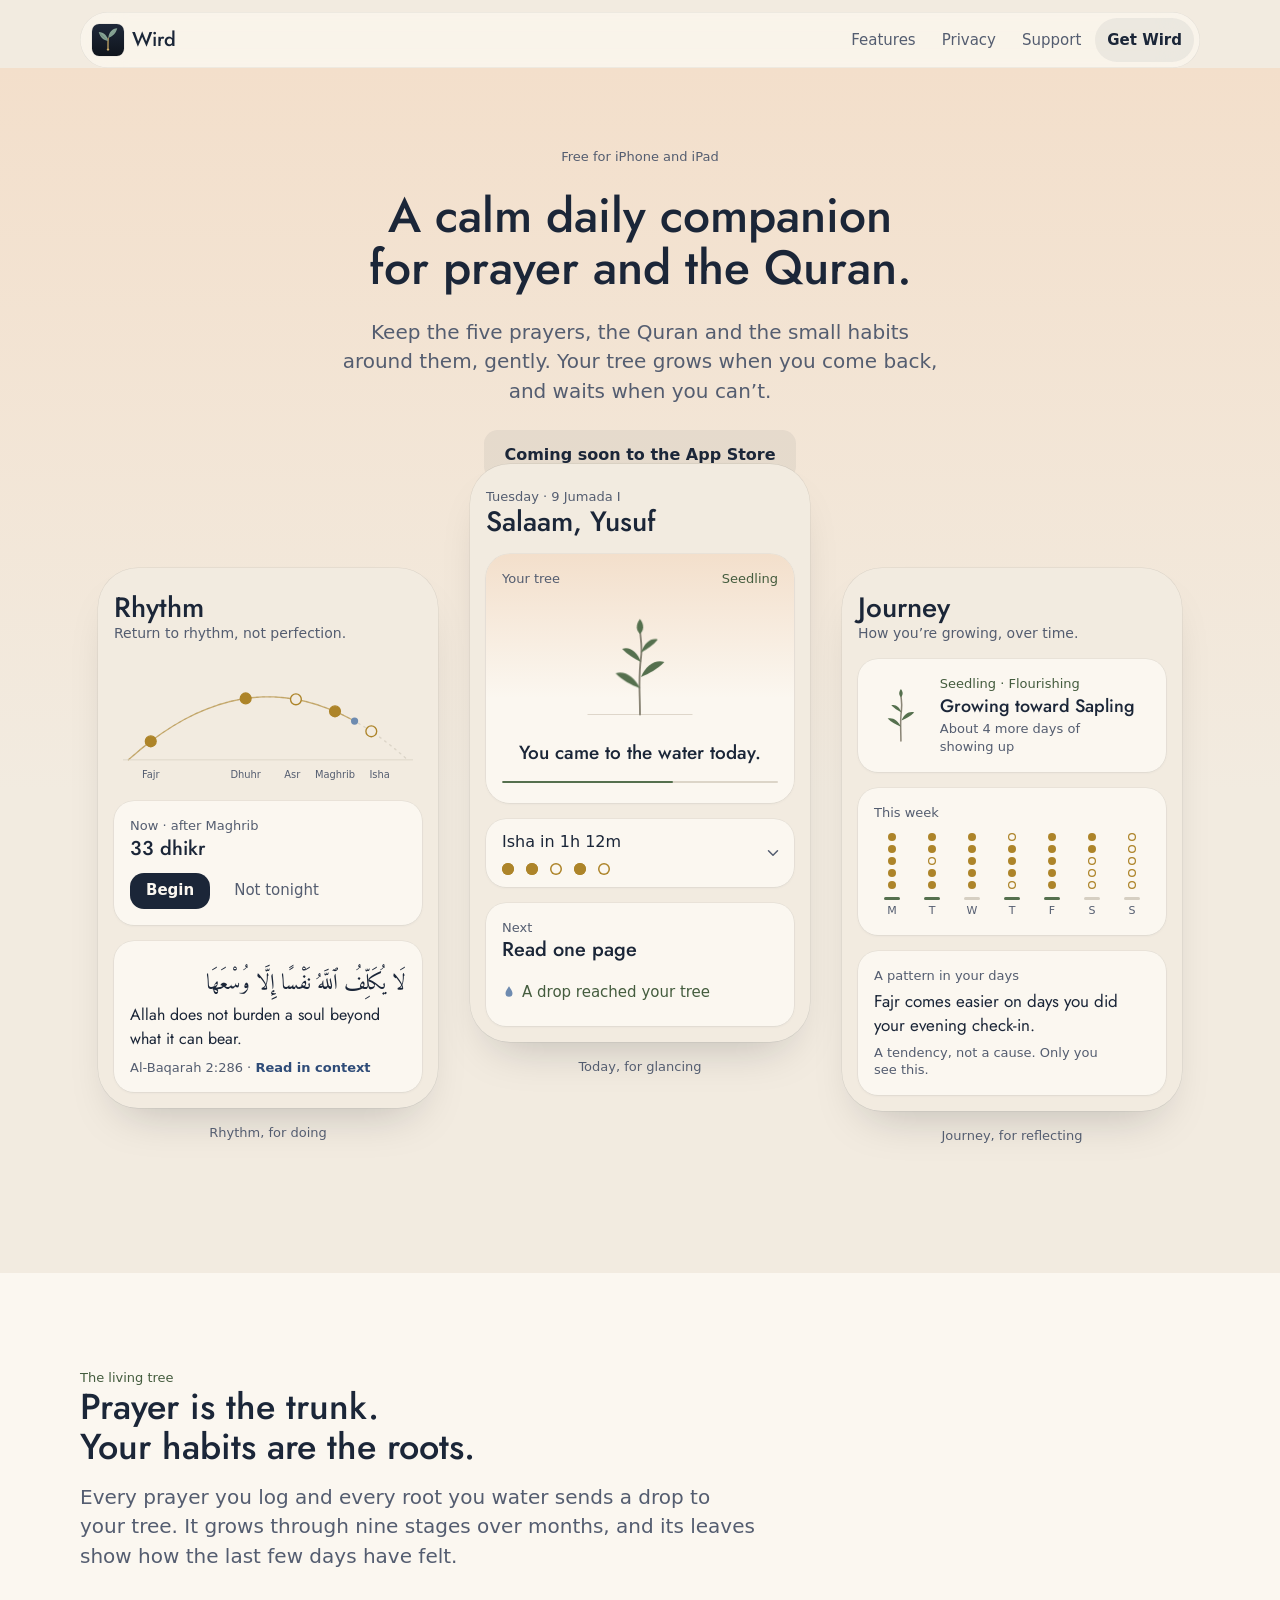
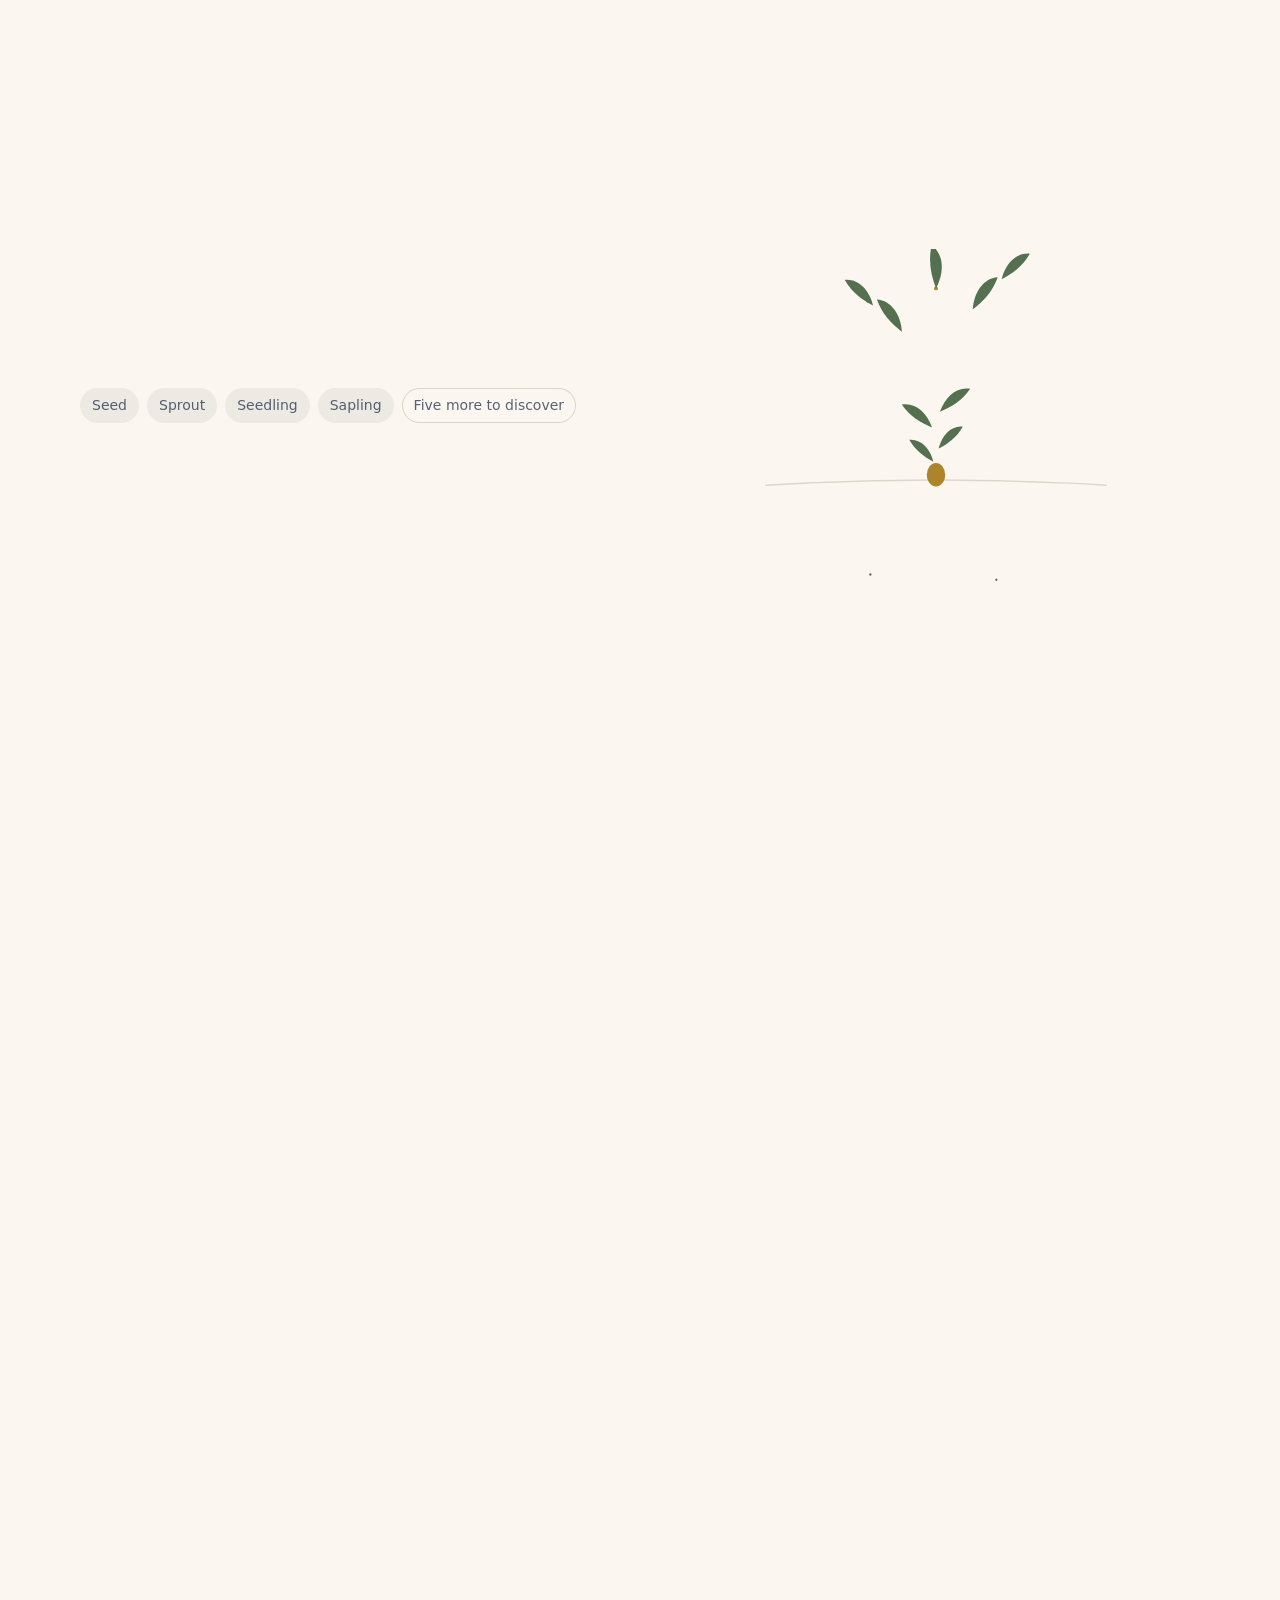
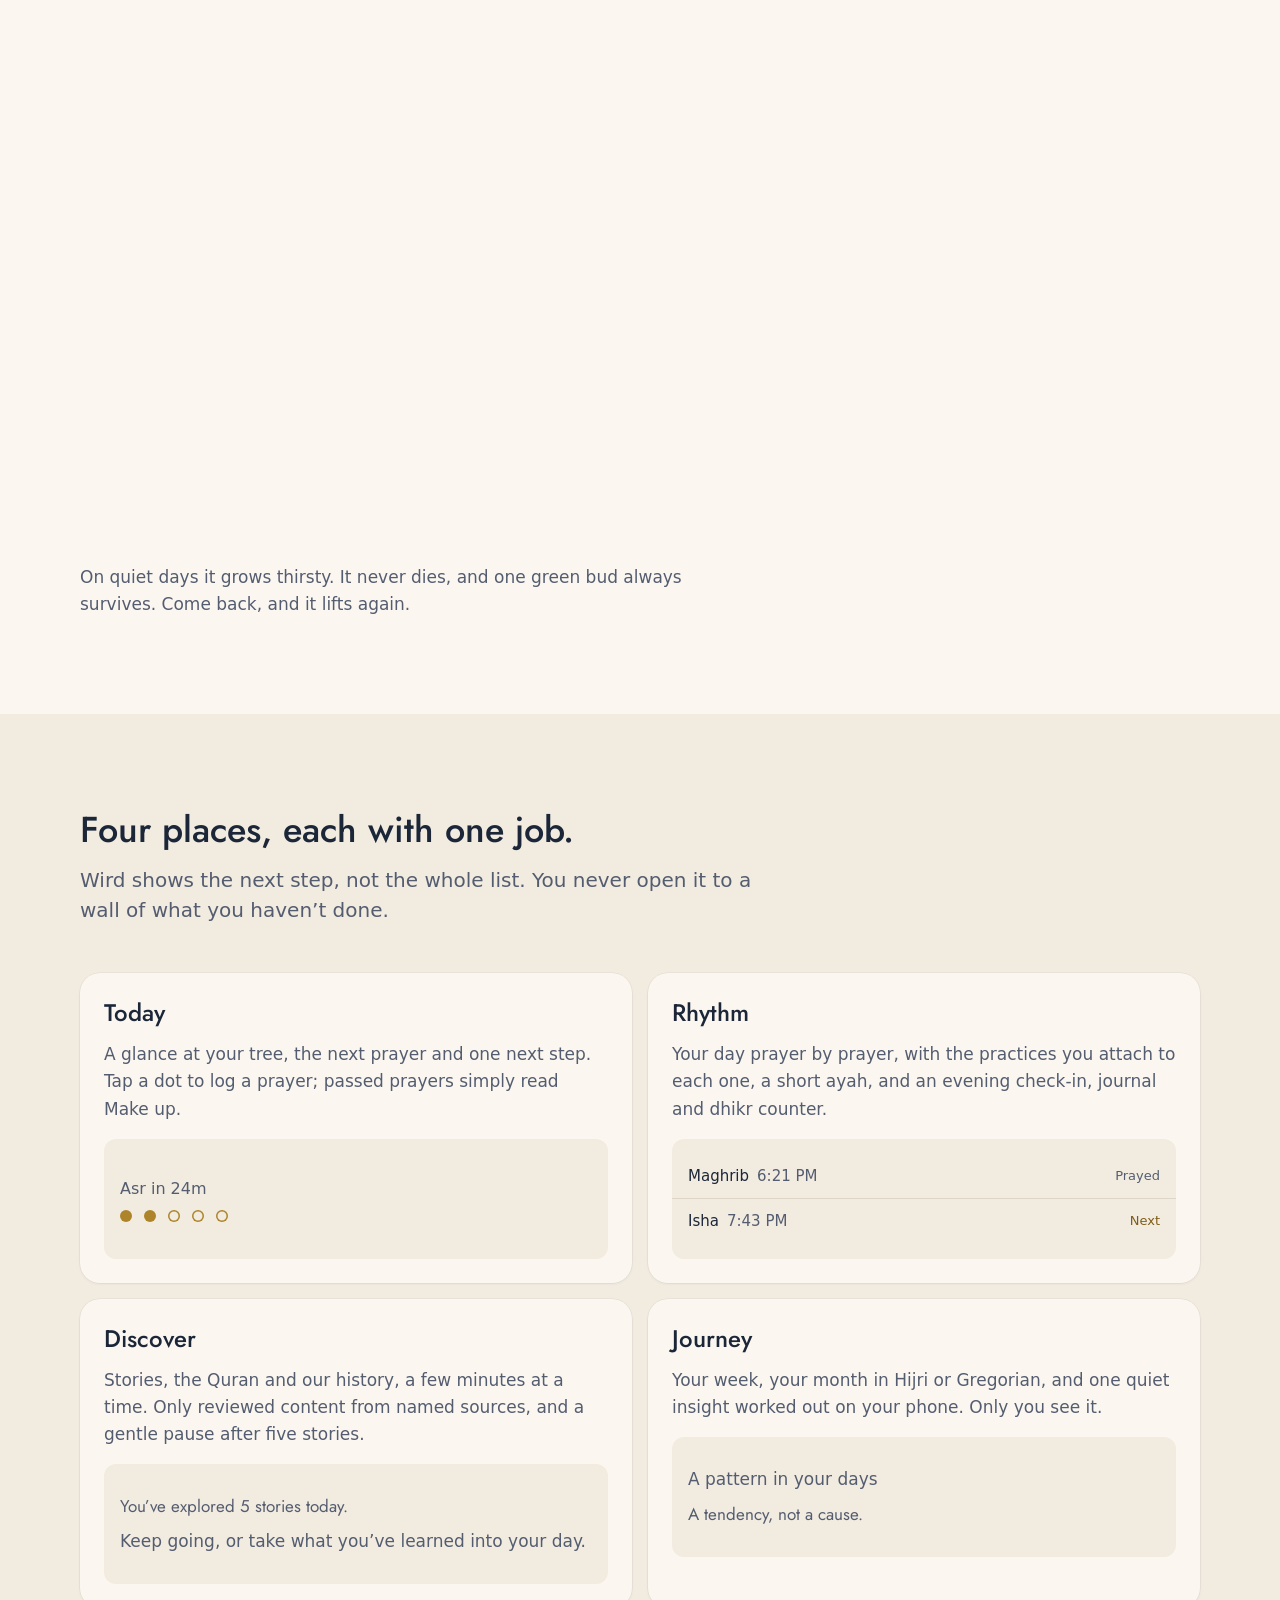
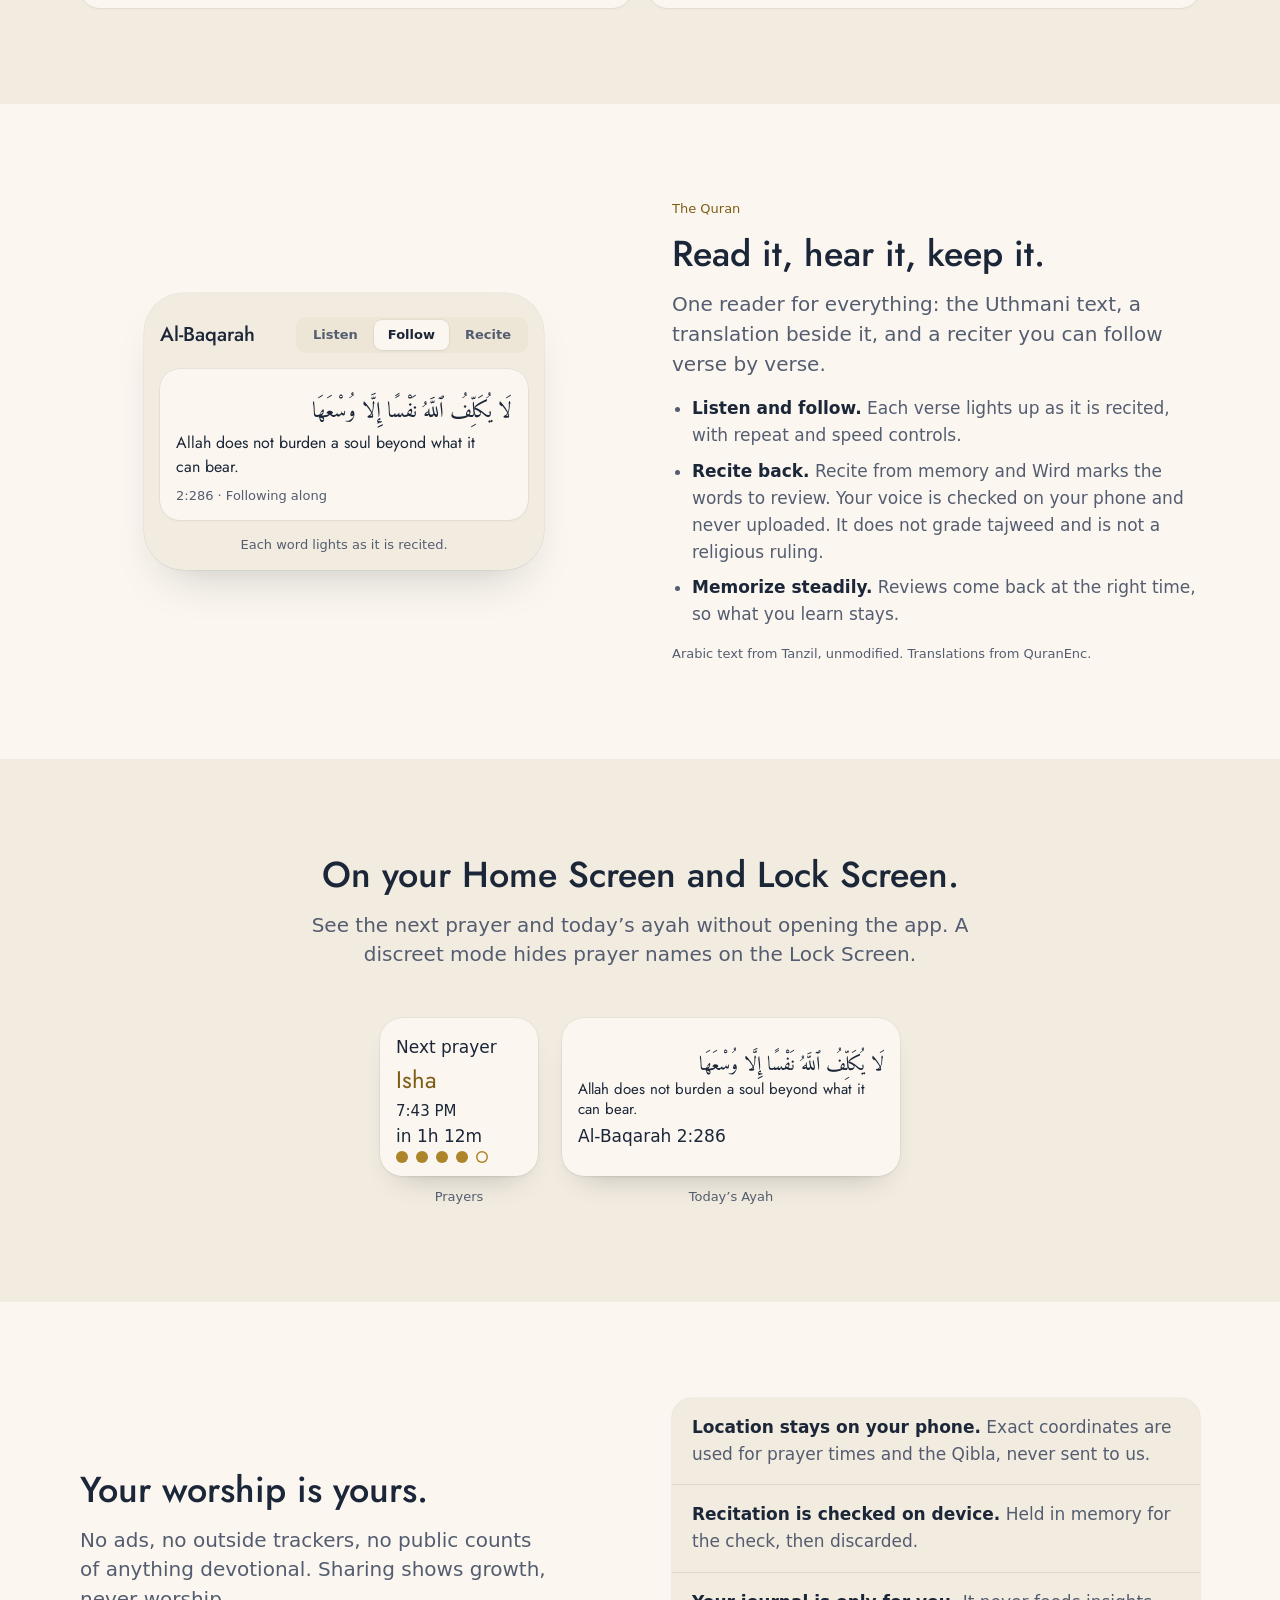
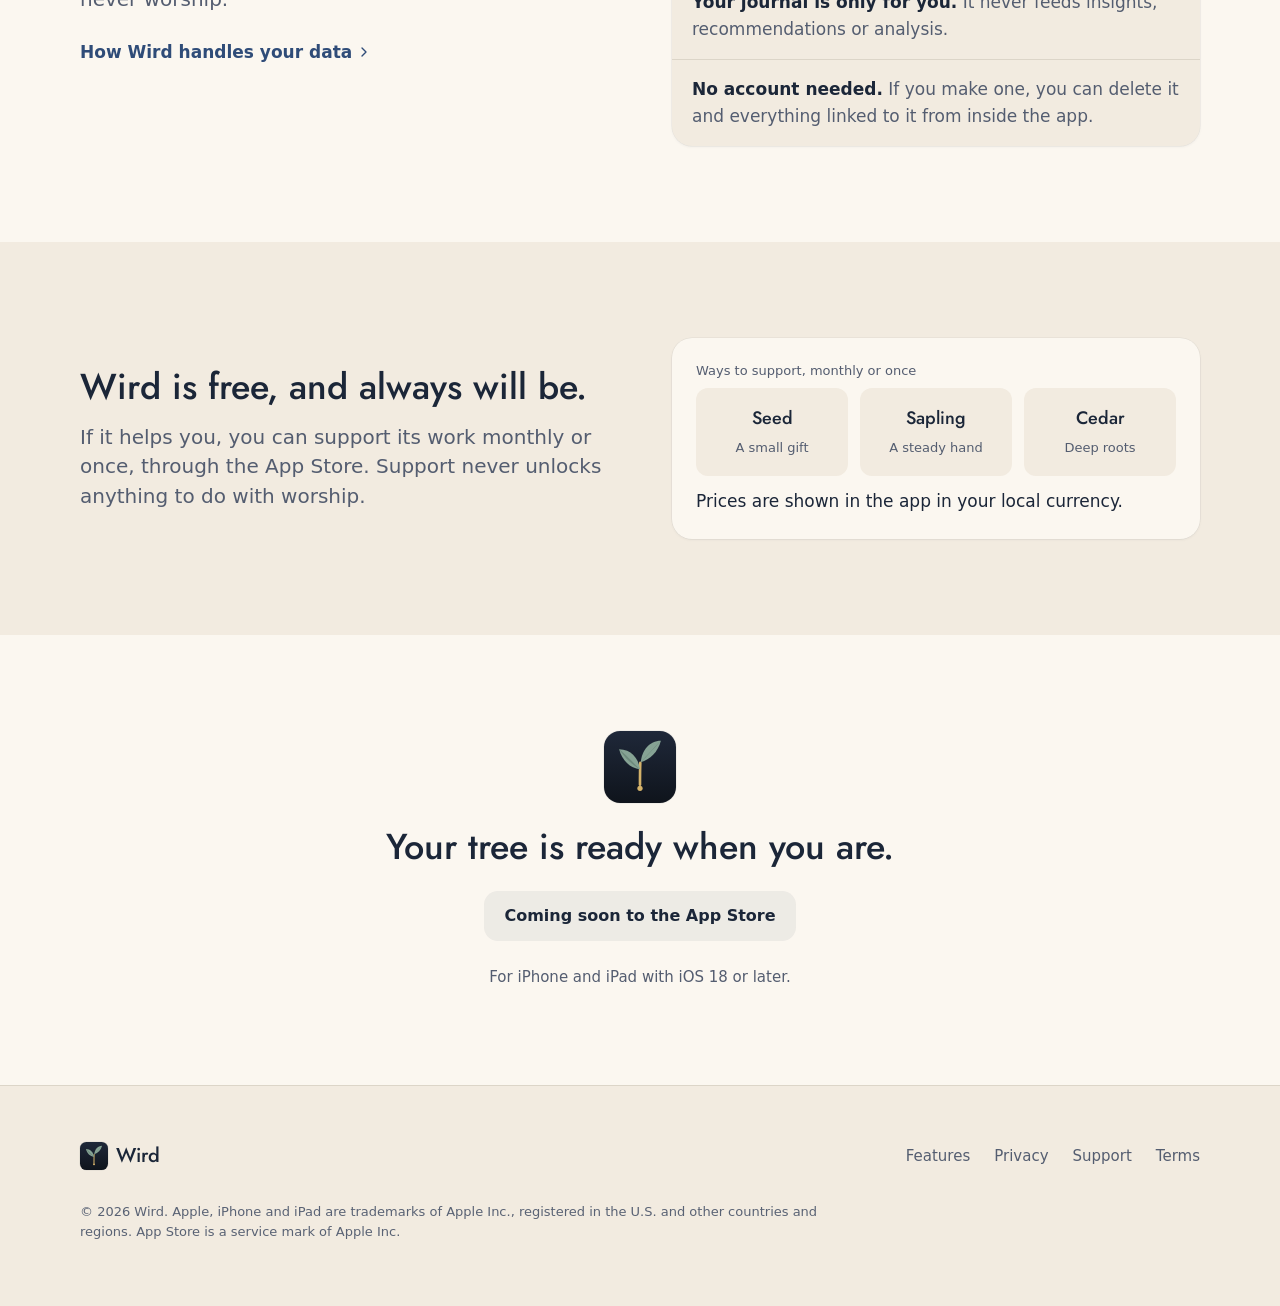
==== commit 0d2374c4: "Use www.wirdwellness.app as the canonical address GitHub Pages serves the site on www and redirects " ====
--- a/index.html
+++ b/index.html
@@ -15,11 +15,11 @@
 <meta property="og:site_name" content="Wird">
 <meta property="og:title" content="Wird · A calm daily companion for prayer and the Quran">
 <meta property="og:description" content="Prayer is the trunk. Your habits are the roots. The tree grows when you come back, and waits when you can’t.">
-<meta property="og:url" content="https://wirdwellness.app/">
-<meta property="og:image" content="https://wirdwellness.app/assets/og.png">
+<meta property="og:url" content="https://www.wirdwellness.app/">
+<meta property="og:image" content="https://www.wirdwellness.app/assets/og.png">
 <meta property="og:image:alt" content="The Wird app icon, a gold stem with two sage leaves, beside the words Come back to prayer.">
 <meta name="twitter:card" content="summary_large_image">
-<link rel="canonical" href="https://wirdwellness.app/">
+<link rel="canonical" href="https://www.wirdwellness.app/">
 <link rel="icon" href="assets/icon.svg" type="image/svg+xml">
 <link rel="apple-touch-icon" href="assets/apple-touch-icon.png">
 <link rel="preconnect" href="https://fonts.googleapis.com">
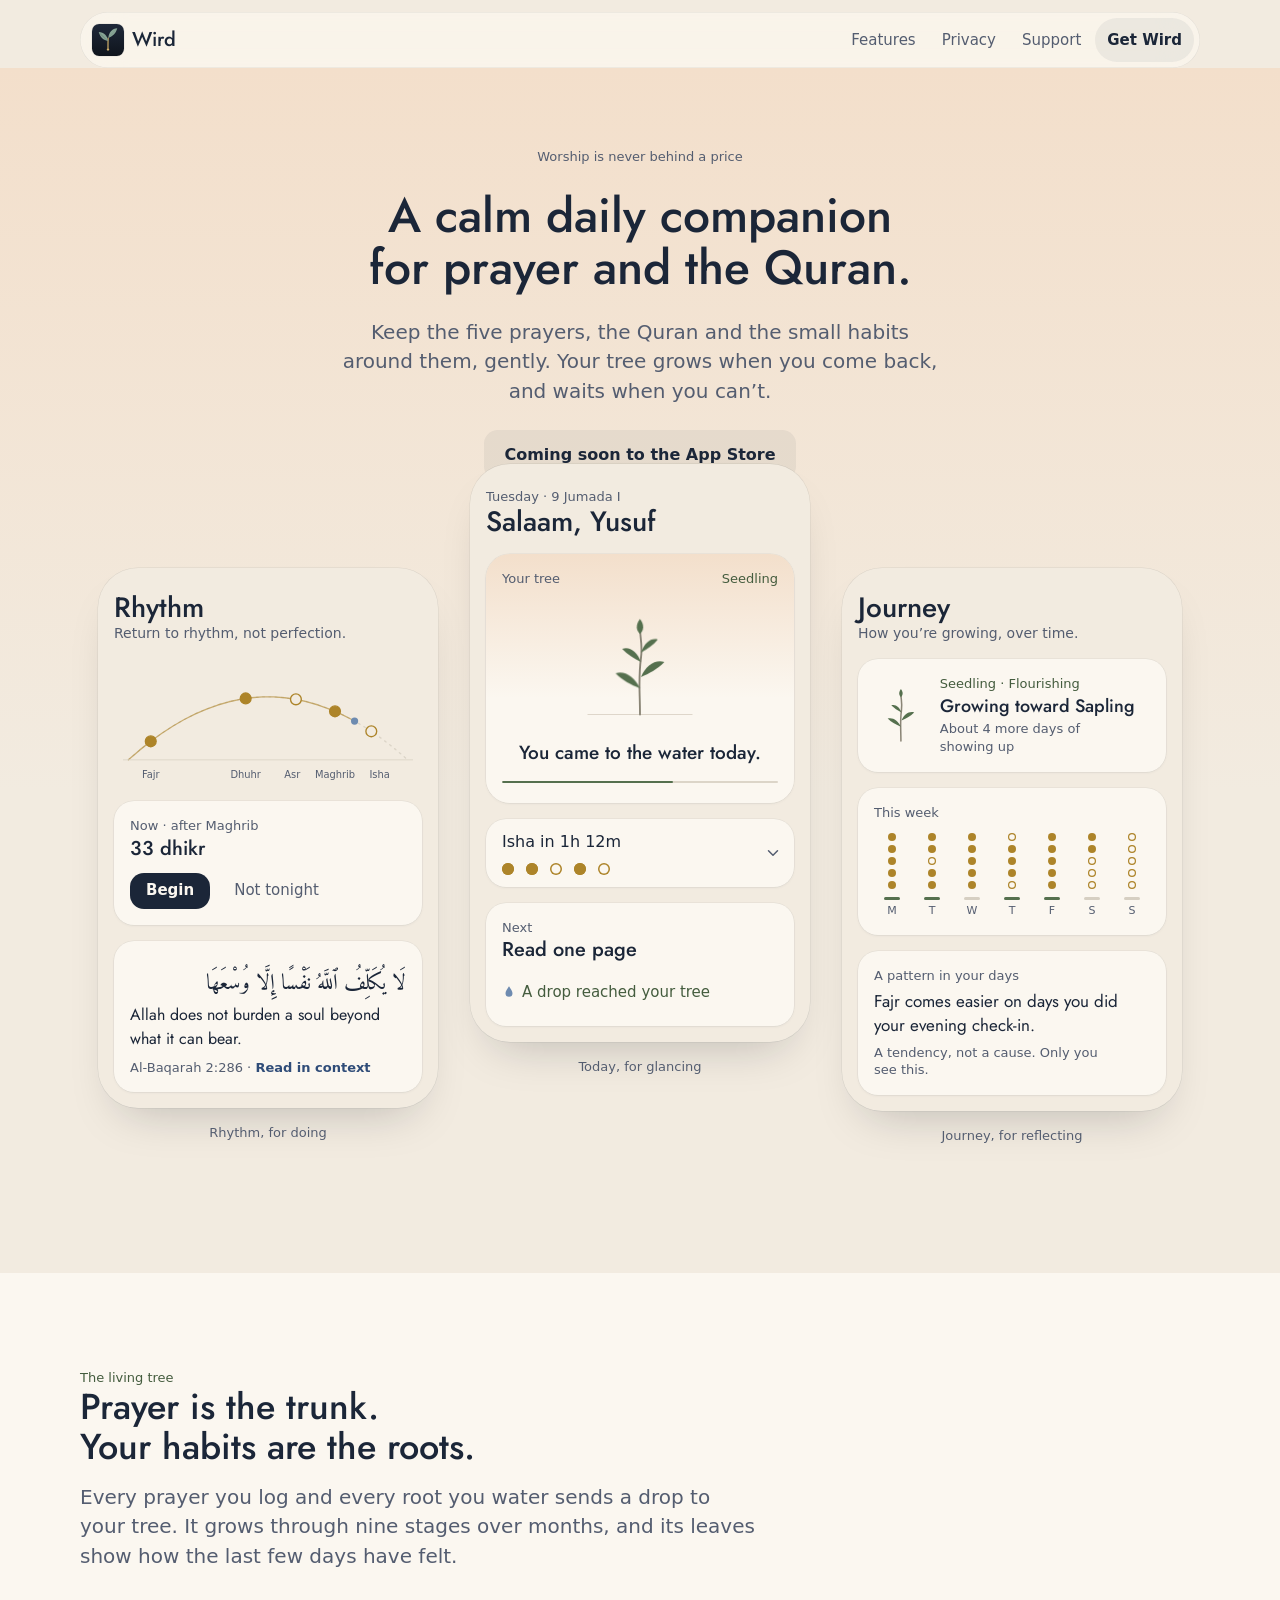
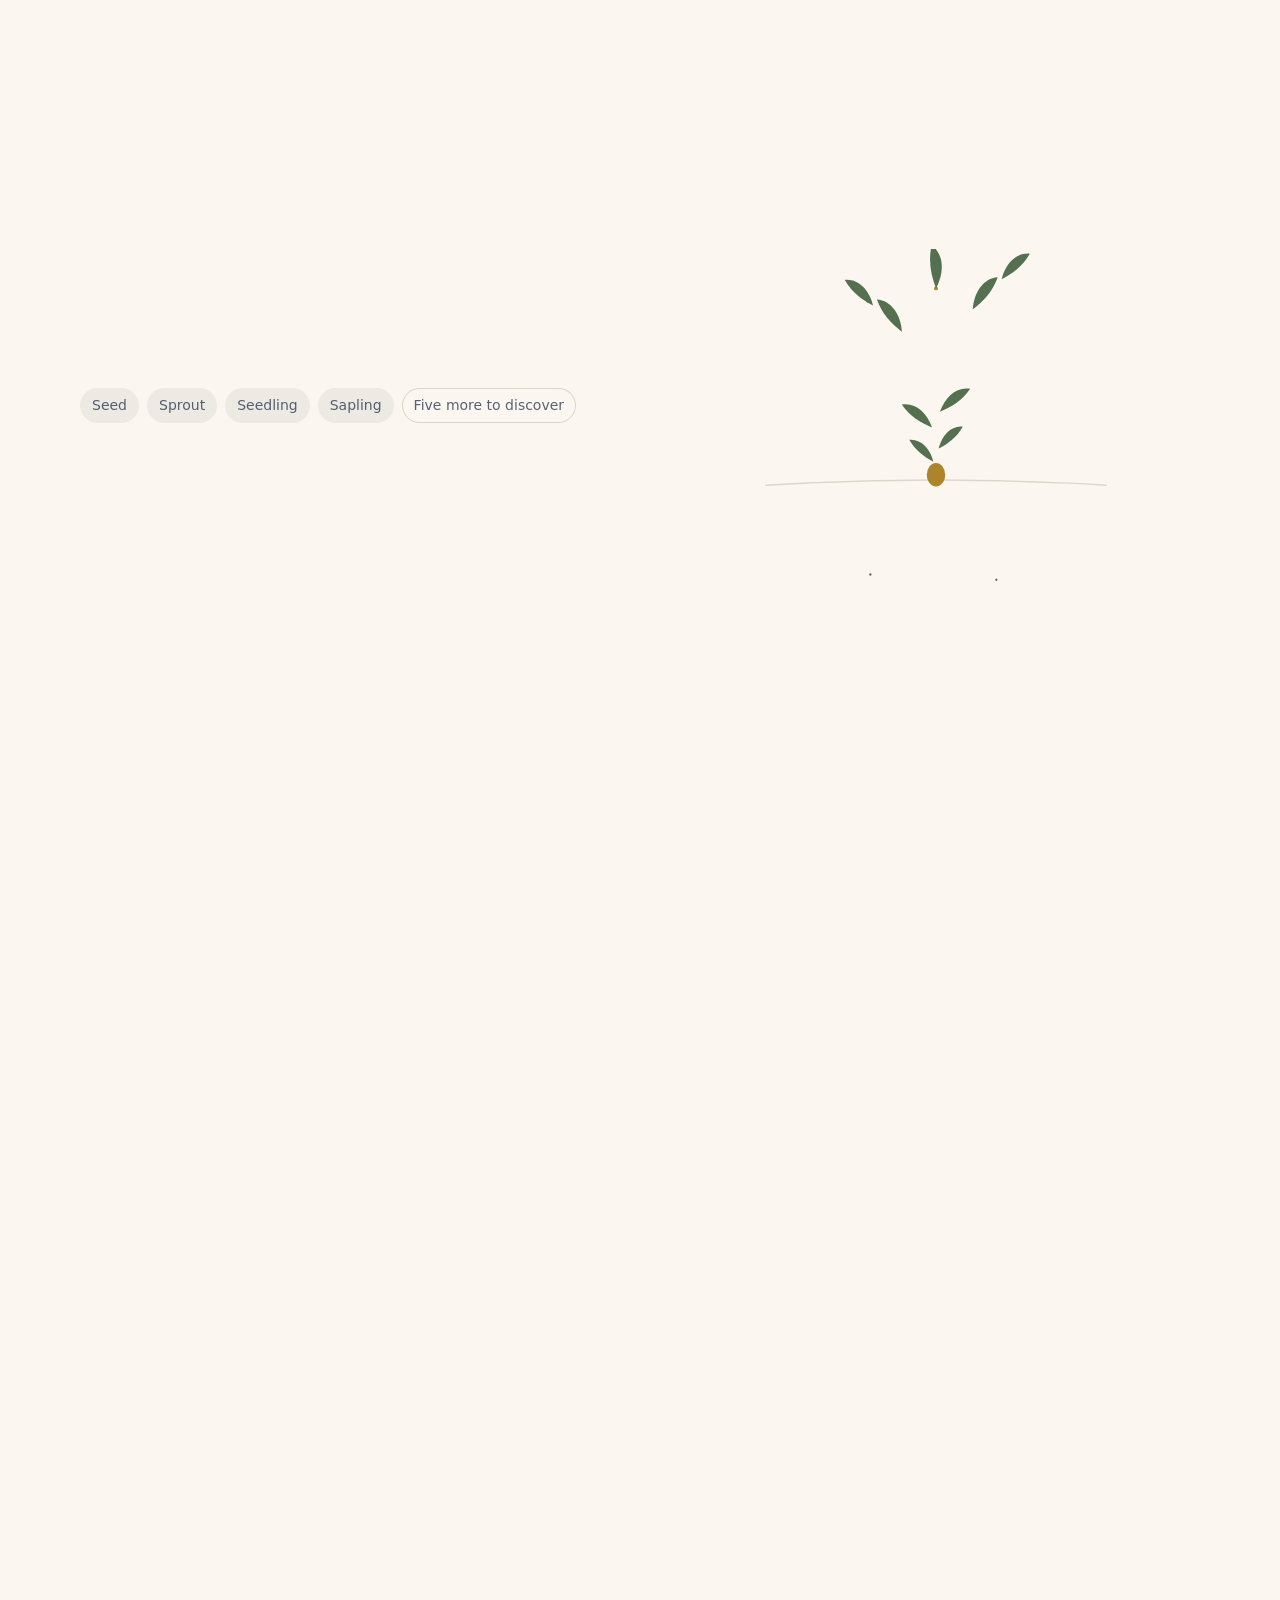
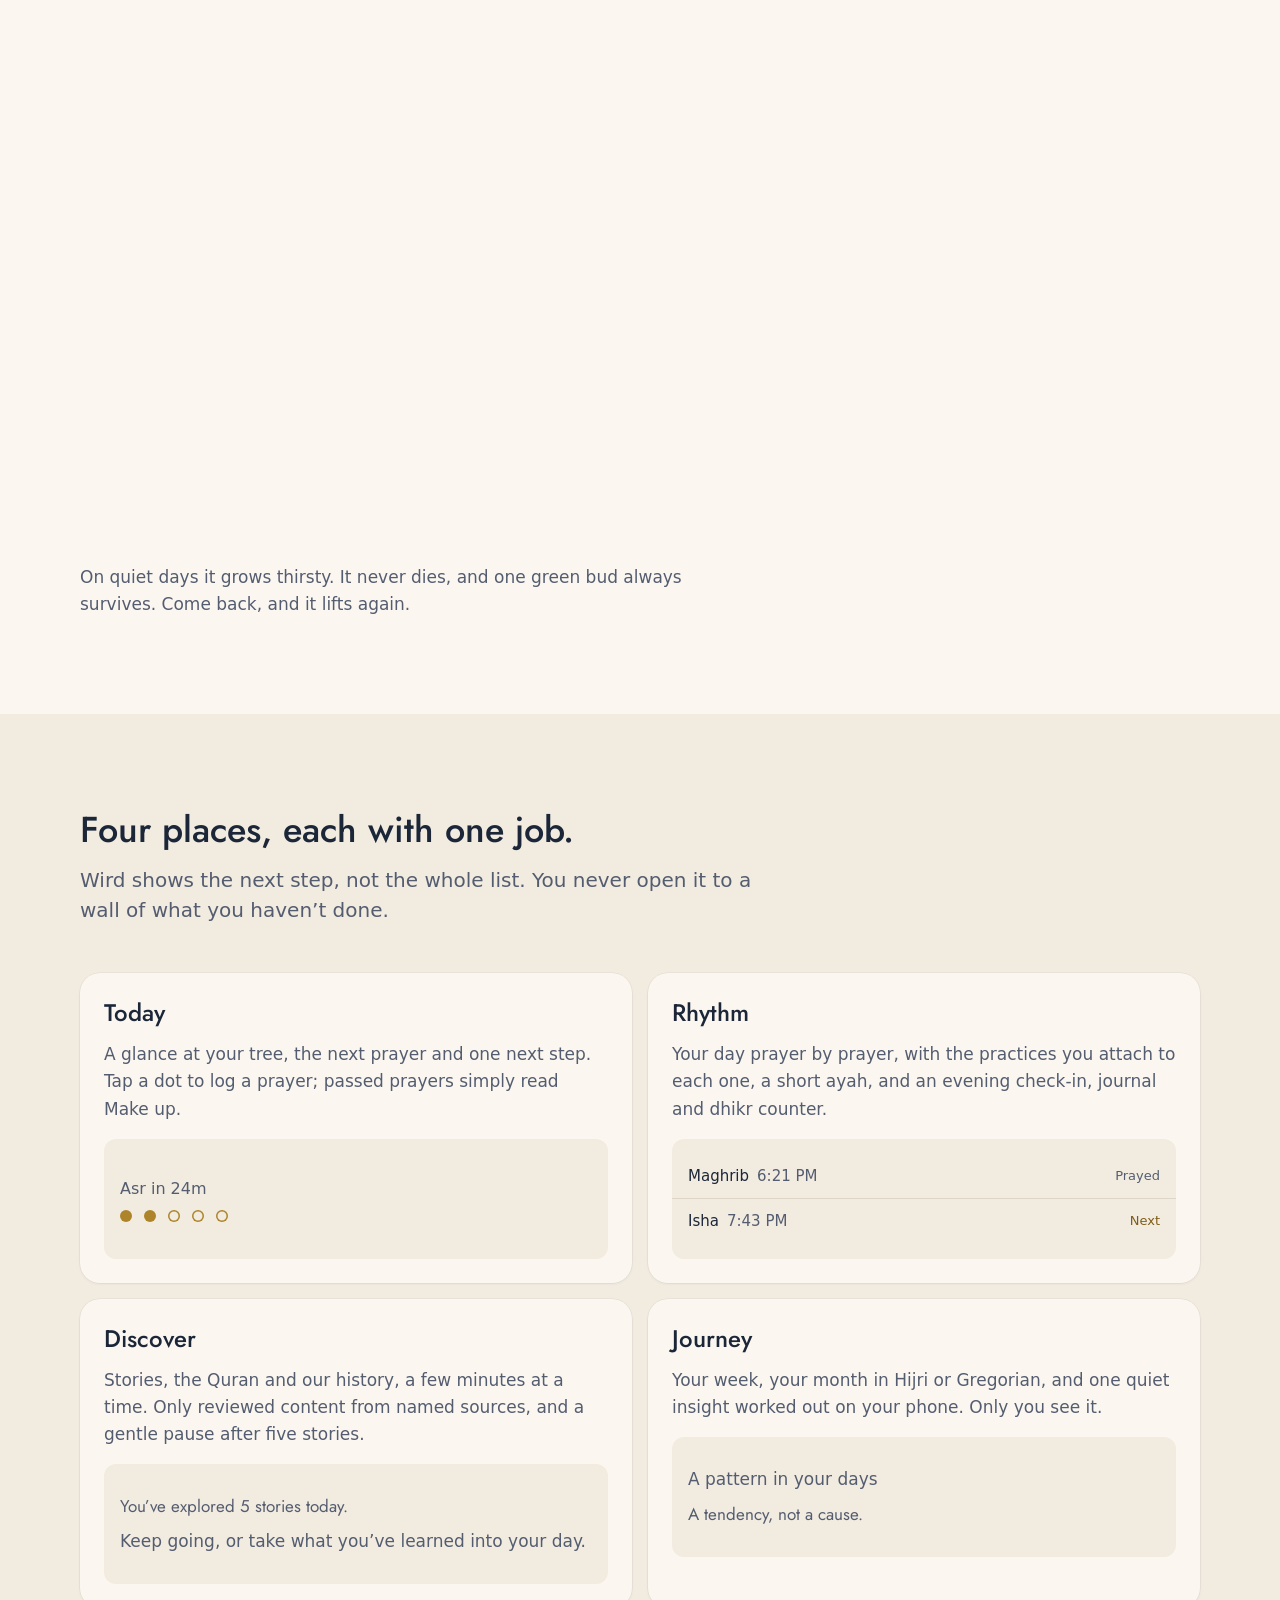
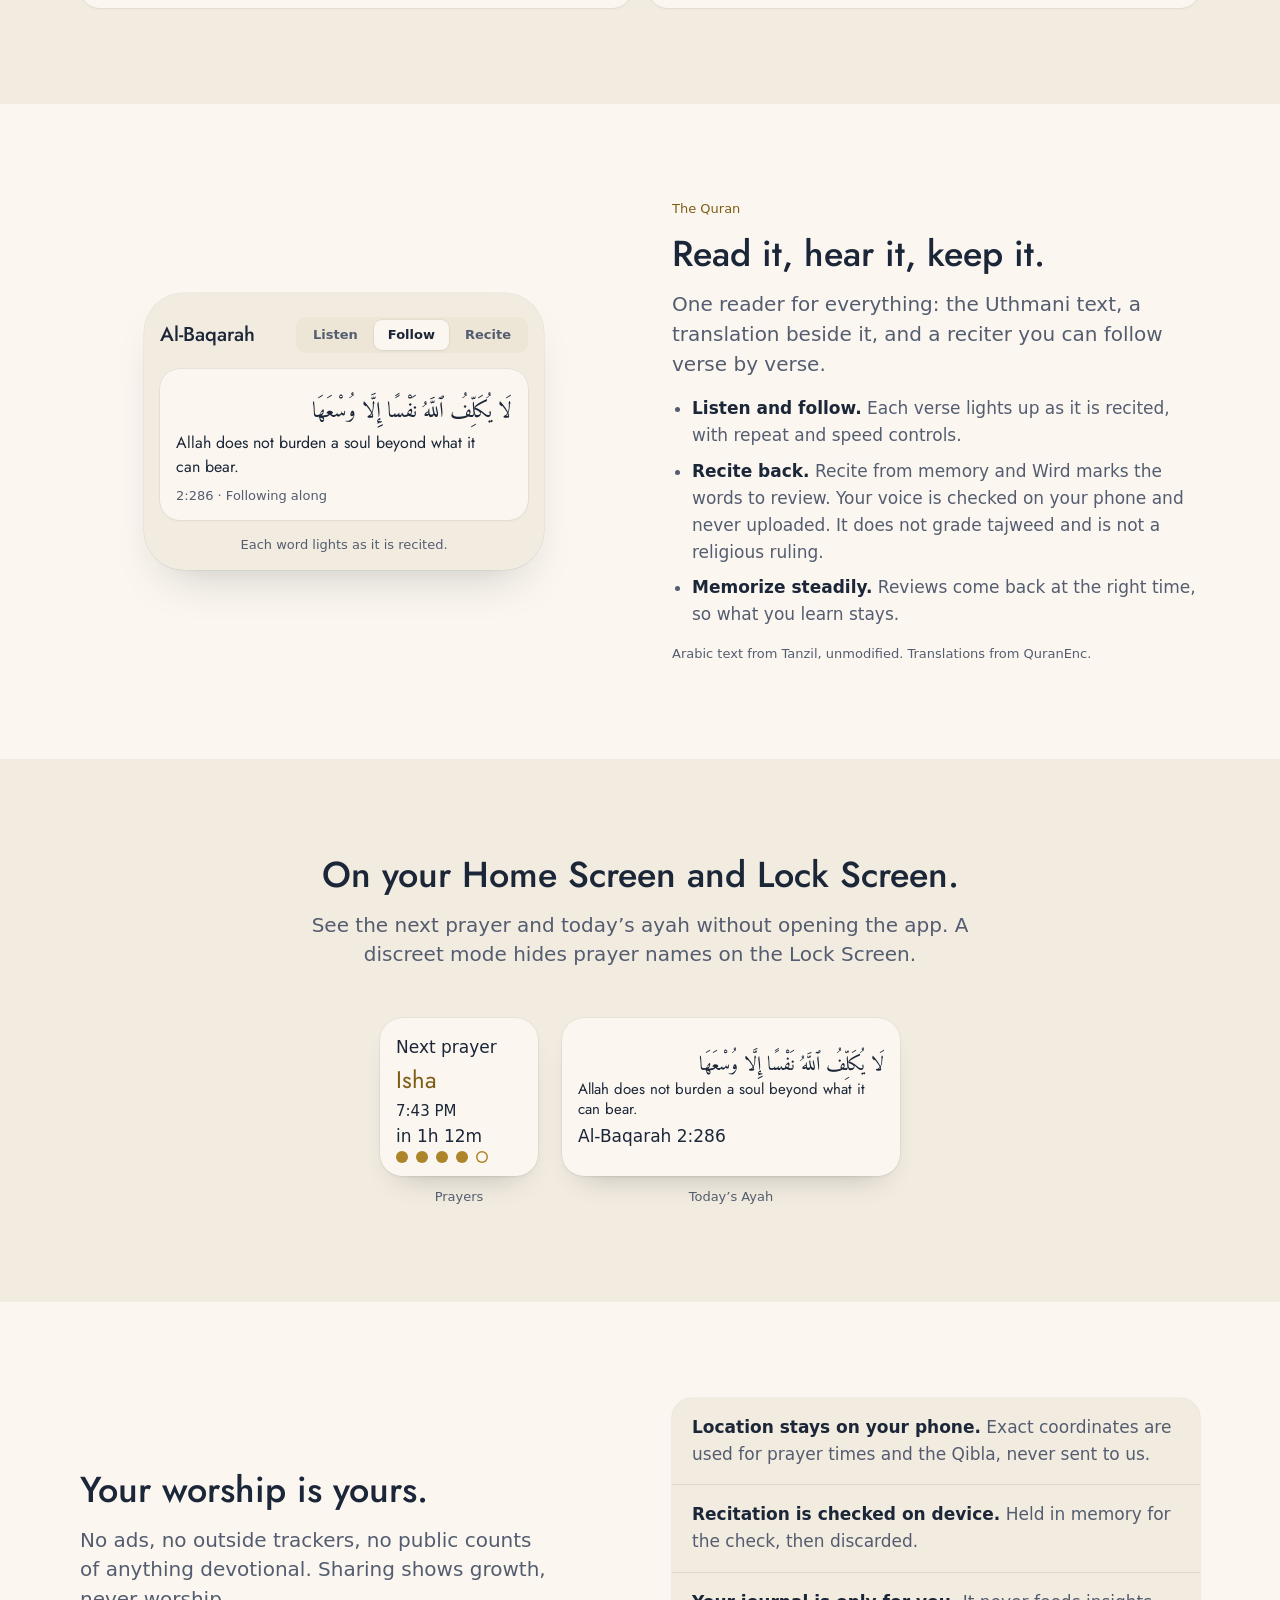
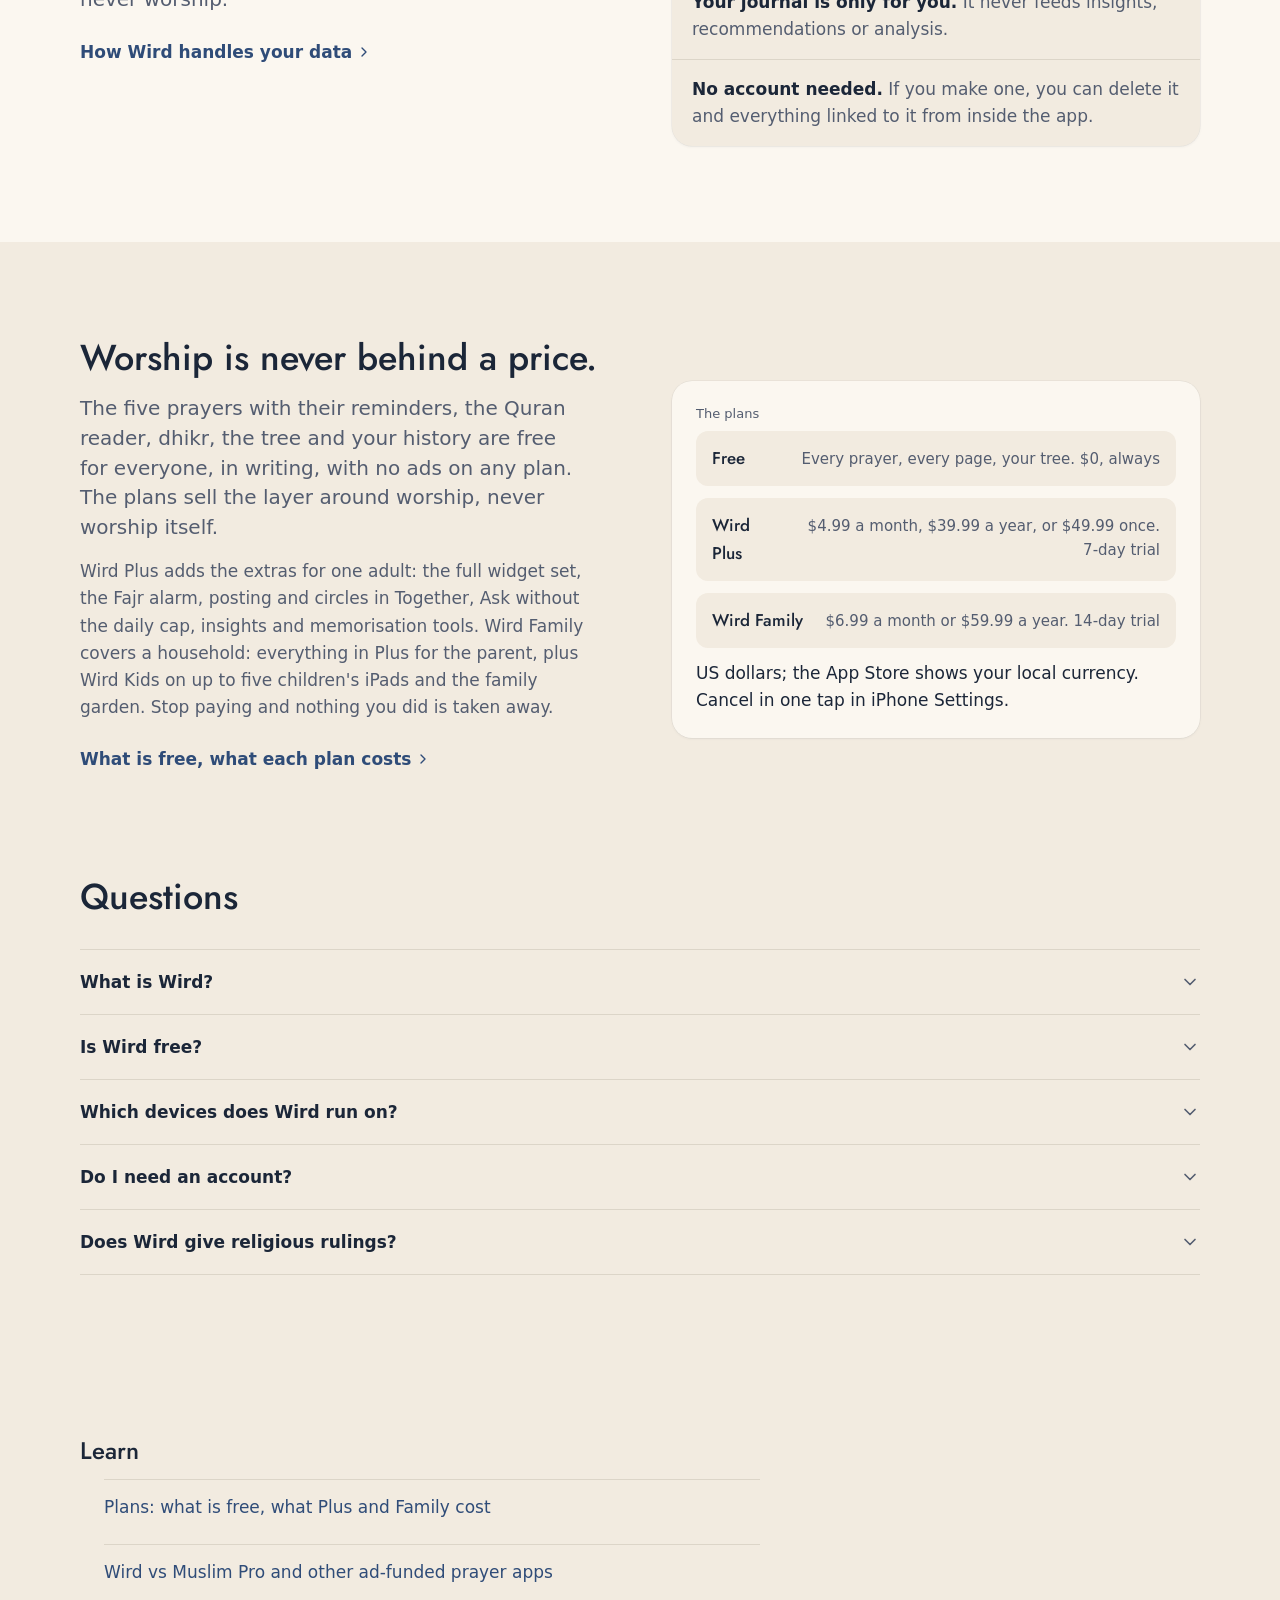
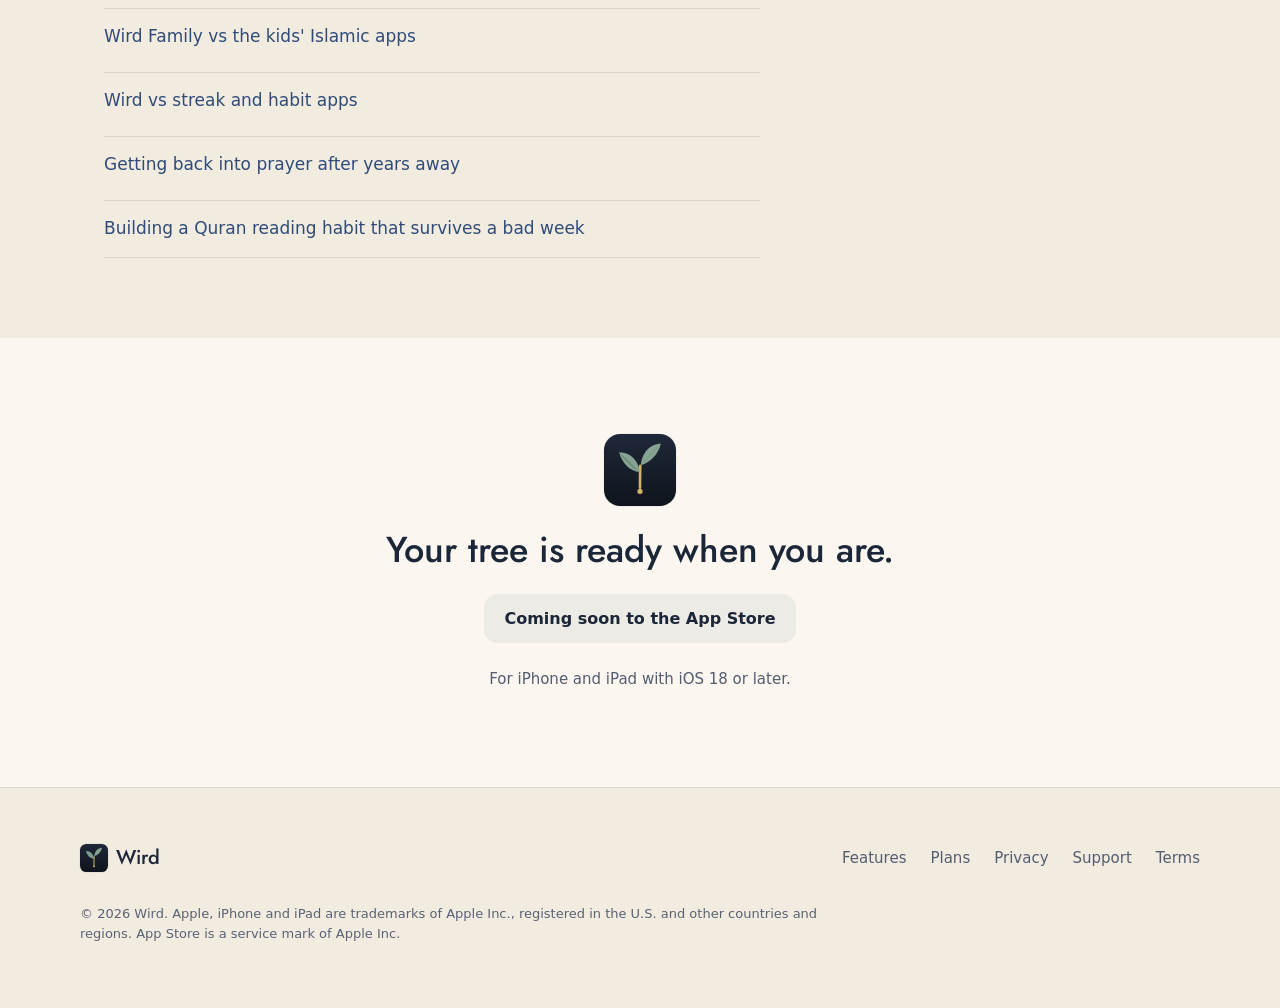
==== commit 23892308: "Plans instead of free forever, AEO discovery files, six Learn pages Offer: every "free, and always w" ====
--- a/index.html
+++ b/index.html
@@ -4,7 +4,7 @@
 <meta charset="utf-8">
 <meta name="viewport" content="width=device-width, initial-scale=1, viewport-fit=cover">
 <title>Wird · A calm daily companion for prayer and the Quran</title>
-<meta name="description" content="Wird helps you keep the five prayers, the Quran and small daily habits, gently. A living tree grows when you come back and rests when you can’t. Free for iPhone and iPad.">
+<meta name="description" content="Wird helps you keep the five prayers, the Quran and small daily habits, gently. A living tree grows when you come back and rests when you can’t. Worship is free for everyone; Wird Plus and Wird Family add the layer around it.">
 <meta name="color-scheme" content="light dark">
 <meta name="theme-color" content="#f2ebe0" media="(prefers-color-scheme: light)">
 <meta name="theme-color" content="#0f141c" media="(prefers-color-scheme: dark)">
@@ -26,6 +26,148 @@
 <link rel="preconnect" href="https://fonts.gstatic.com" crossorigin>
 <link rel="stylesheet" href="https://fonts.googleapis.com/css2?family=Amiri+Quran&family=Jost:wght@400;500&display=swap">
 <link rel="stylesheet" href="assets/wird.css">
+<script type="application/ld+json">
+{
+ "@context": "https://schema.org",
+ "@type": "Organization",
+ "name": "Wird",
+ "url": "https://www.wirdwellness.app/",
+ "logo": "https://www.wirdwellness.app/assets/apple-touch-icon.png",
+ "email": "hello@wirdwellness.app",
+ "address": {
+  "@type": "PostalAddress",
+  "addressRegion": "Ontario",
+  "addressCountry": "CA"
+ }
+}
+</script>
+<script type="application/ld+json">
+{
+ "@context": "https://schema.org",
+ "@type": "SoftwareApplication",
+ "name": "Wird: Prayer, Quran & Habits",
+ "alternateName": "Wird",
+ "url": "https://www.wirdwellness.app/",
+ "applicationCategory": "LifestyleApplication",
+ "operatingSystem": "iOS 18 or later, iPadOS",
+ "description": "A calm daily companion for the five prayers, the Quran and small daily habits. A living tree grows when you come back and waits when you cannot. Worship is free for everyone; Wird Plus and Wird Family add the layer around it. No ads on any plan.",
+ "author": {
+  "@type": "Organization",
+  "name": "Wird",
+  "url": "https://www.wirdwellness.app/",
+  "logo": "https://www.wirdwellness.app/assets/apple-touch-icon.png",
+  "email": "hello@wirdwellness.app",
+  "address": {
+   "@type": "PostalAddress",
+   "addressRegion": "Ontario",
+   "addressCountry": "CA"
+  }
+ },
+ "publisher": {
+  "@type": "Organization",
+  "name": "Wird",
+  "url": "https://www.wirdwellness.app/",
+  "logo": "https://www.wirdwellness.app/assets/apple-touch-icon.png",
+  "email": "hello@wirdwellness.app",
+  "address": {
+   "@type": "PostalAddress",
+   "addressRegion": "Ontario",
+   "addressCountry": "CA"
+  }
+ },
+ "inLanguage": "en",
+ "offers": [
+  {
+   "@type": "Offer",
+   "name": "Free",
+   "price": "0",
+   "priceCurrency": "USD",
+   "description": "The five prayers with reminders, the Quran reader, dhikr, the tree, the nightly check-in and your history. No ads."
+  },
+  {
+   "@type": "Offer",
+   "name": "Wird Plus, monthly",
+   "price": "4.99",
+   "priceCurrency": "USD",
+   "description": "The extras for one adult. 7-day free trial."
+  },
+  {
+   "@type": "Offer",
+   "name": "Wird Plus, yearly",
+   "price": "39.99",
+   "priceCurrency": "USD"
+  },
+  {
+   "@type": "Offer",
+   "name": "Wird Plus, once",
+   "price": "49.99",
+   "priceCurrency": "USD",
+   "description": "One purchase, no renewal."
+  },
+  {
+   "@type": "Offer",
+   "name": "Wird Family, monthly",
+   "price": "6.99",
+   "priceCurrency": "USD",
+   "description": "Everything in Plus for the parent, plus Wird Kids on up to five children's iPads. 14-day free trial."
+  },
+  {
+   "@type": "Offer",
+   "name": "Wird Family, yearly",
+   "price": "59.99",
+   "priceCurrency": "USD"
+  }
+ ]
+}
+</script>
+<script type="application/ld+json">
+{
+ "@context": "https://schema.org",
+ "@type": "FAQPage",
+ "mainEntity": [
+  {
+   "@type": "Question",
+   "name": "What is Wird?",
+   "acceptedAnswer": {
+    "@type": "Answer",
+    "text": "Wird is a calm daily companion for the five prayers, the Quran and small daily habits, for iPhone and iPad. Every prayer you log sends a drop of water to a tree that grows over months. On quiet days it waits for you. It never dies, and nothing turns red."
+   }
+  },
+  {
+   "@type": "Question",
+   "name": "Is Wird free?",
+   "acceptedAnswer": {
+    "@type": "Answer",
+    "text": "Everything that is worship is free for everyone: the five prayers with their reminders, the Quran reader, dhikr, the tree and your history, with no ads on any plan. Wird Plus ($4.99 a month, $39.99 a year, or $49.99 once) adds the extras for one adult. Wird Family ($6.99 a month or $59.99 a year, with a 14-day trial) covers a household with up to five children's iPads. Nothing is taken away if you stop paying."
+   }
+  },
+  {
+   "@type": "Question",
+   "name": "Which devices does Wird run on?",
+   "acceptedAnswer": {
+    "@type": "Answer",
+    "text": "iPhone and iPad with iOS 18 or later. Wird Kids, the companion for children, runs on iPad. Wird is coming to the App Store."
+   }
+  },
+  {
+   "@type": "Question",
+   "name": "Do I need an account?",
+   "acceptedAnswer": {
+    "@type": "Answer",
+    "text": "No. Without an account, everything stays on your device. An account lets your records sync between devices, and you can delete it, with everything linked to it, from inside the app."
+   }
+  },
+  {
+   "@type": "Question",
+   "name": "Does Wird give religious rulings?",
+   "acceptedAnswer": {
+    "@type": "Answer",
+    "text": "No. Ask quotes the Quran and hadith from Sahih al-Bukhari and Sahih Muslim word for word, with the reference, and never speaks for them. For rulings, ask a qualified scholar."
+   }
+  }
+ ]
+}
+</script>
 <style>
   .hero { padding-block: 48px 0; text-align: center; background: linear-gradient(180deg, var(--sky) 0%, var(--canvas) 60%); }
   .tree-art .blossom { fill: var(--blossom); }
@@ -114,10 +256,6 @@
   .widget .quran { font-size: 1.25rem; line-height: 2rem; text-align: right; }
   .widget-label { margin-top: 12px; text-align: center; }
 
-  .support-tiers { display: grid; gap: 12px; grid-template-columns: repeat(3, minmax(0, 1fr)); margin-top: 8px; }
-  .support-tiers li { list-style: none; padding: 16px 12px; text-align: center; border-radius: var(--radius-sm); background: var(--canvas); }
-  .support-tiers strong { display: block; font-family: var(--font-display); font-weight: 500; font-size: 1.125rem; }
-  .support-tiers span { font-size: 0.8125rem; color: var(--ink-secondary); }
 
   .download { text-align: center; display: flex; flex-direction: column; align-items: center; gap: 24px; }
   .download .store { justify-content: center; }
@@ -147,7 +285,7 @@
 
   <section class="hero" aria-labelledby="hero-title">
     <div class="wrap hero__copy">
-      <p class="label reveal reveal--blur">Free for iPhone and iPad</p>
+      <p class="label reveal reveal--blur">Worship is never behind a price</p>
       <h1 id="hero-title" class="display reveal reveal--blur" style="--delay:100ms">A calm daily companion<br> for prayer and the Quran.</h1>
       <p class="lede reveal reveal--blur" style="--delay:220ms">Keep the five prayers, the Quran and the small habits around them, gently. Your tree grows when you come back, and waits when you can’t.</p>
       <div class="store reveal reveal--blur" style="--delay:340ms" data-store>
@@ -434,20 +572,68 @@
     </div>
   </section>
 
-  <section class="section" aria-labelledby="support-title">
+  <section id="plans" class="section" aria-labelledby="plans-title">
     <div class="wrap split">
       <div class="split__copy reveal">
-        <h2 id="support-title" class="title">Wird is free, and always will be.</h2>
-        <p class="lede">If it helps you, you can support its work monthly or once, through the App Store. Support never unlocks anything to do with worship.</p>
+        <h2 id="plans-title" class="title">Worship is never behind a price.</h2>
+        <p class="lede">The five prayers with their reminders, the Quran reader, dhikr, the tree and your history are free for everyone, in writing, with no ads on any plan. The plans sell the layer around worship, never worship itself.</p>
+        <p class="secondary">Wird Plus adds the extras for one adult: the full widget set, the Fajr alarm, posting and circles in Together, Ask without the daily cap, insights and memorisation tools. Wird Family covers a household: everything in Plus for the parent, plus Wird Kids on up to five children's iPads and the family garden. Stop paying and nothing you did is taken away.</p>
+        <a class="text-link" href="learn/plans/">What is free, what each plan costs
+          <svg width="16" height="16" viewBox="0 0 24 24" fill="none" stroke="currentColor" stroke-width="2" stroke-linecap="round" stroke-linejoin="round" aria-hidden="true"><path d="M9 6l6 6-6 6"/></svg>
+        </a>
       </div>
       <div class="card card--pad reveal" style="--delay:150ms">
-        <p class="label">Ways to support, monthly or once</p>
-        <ul class="support-tiers" style="padding:0">
-          <li><strong>Seed</strong><span>A small gift</span></li>
-          <li><strong>Sapling</strong><span>A steady hand</span></li>
-          <li><strong>Cedar</strong><span>Deep roots</span></li>
+        <p class="label">The plans</p>
+        <ul class="plans" style="padding:0">
+          <li><strong>Free</strong><span>Every prayer, every page, your tree. $0, always</span></li>
+          <li><strong>Wird Plus</strong><span>$4.99 a month, $39.99 a year, or $49.99 once. 7-day trial</span></li>
+          <li><strong>Wird Family</strong><span>$6.99 a month or $59.99 a year. 14-day trial</span></li>
         </ul>
-        <p class="meta" style="margin-top:12px">Prices are shown in the app in your local currency.</p>
+        <p class="meta" style="margin-top:12px">US dollars; the App Store shows your local currency. Cancel in one tap in iPhone Settings.</p>
+      </div>
+    </div>
+  </section>
+
+  <section class="section" aria-labelledby="questions-title" style="padding-top:0">
+    <div class="wrap">
+      <h2 id="questions-title" class="title reveal" style="margin-bottom:32px">Questions</h2>
+      <div class="faq reveal">
+        <details>
+          <summary>What is Wird?<svg width="20" height="20" viewBox="0 0 24 24" fill="none" stroke="currentColor" stroke-width="2" stroke-linecap="round" stroke-linejoin="round" aria-hidden="true"><path d="M6 9l6 6 6-6"/></svg></summary>
+          <div><p>Wird is a calm daily companion for the five prayers, the Quran and small daily habits, for iPhone and iPad. Every prayer you log sends a drop of water to a tree that grows over months. On quiet days it waits for you. It never dies, and nothing turns red.</p></div>
+        </details>
+        <details>
+          <summary>Is Wird free?<svg width="20" height="20" viewBox="0 0 24 24" fill="none" stroke="currentColor" stroke-width="2" stroke-linecap="round" stroke-linejoin="round" aria-hidden="true"><path d="M6 9l6 6 6-6"/></svg></summary>
+          <div><p>Everything that is worship is free for everyone: the five prayers with their reminders, the Quran reader, dhikr, the tree and your history, with no ads on any plan. Wird Plus ($4.99 a month, $39.99 a year, or $49.99 once) adds the extras for one adult. Wird Family ($6.99 a month or $59.99 a year, with a 14-day trial) covers a household with up to five children's iPads. Nothing is taken away if you stop paying.</p></div>
+        </details>
+        <details>
+          <summary>Which devices does Wird run on?<svg width="20" height="20" viewBox="0 0 24 24" fill="none" stroke="currentColor" stroke-width="2" stroke-linecap="round" stroke-linejoin="round" aria-hidden="true"><path d="M6 9l6 6 6-6"/></svg></summary>
+          <div><p>iPhone and iPad with iOS 18 or later. Wird Kids, the companion for children, runs on iPad. Wird is coming to the App Store.</p></div>
+        </details>
+        <details>
+          <summary>Do I need an account?<svg width="20" height="20" viewBox="0 0 24 24" fill="none" stroke="currentColor" stroke-width="2" stroke-linecap="round" stroke-linejoin="round" aria-hidden="true"><path d="M6 9l6 6 6-6"/></svg></summary>
+          <div><p>No. Without an account, everything stays on your device. An account lets your records sync between devices, and you can delete it, with everything linked to it, from inside the app.</p></div>
+        </details>
+        <details>
+          <summary>Does Wird give religious rulings?<svg width="20" height="20" viewBox="0 0 24 24" fill="none" stroke="currentColor" stroke-width="2" stroke-linecap="round" stroke-linejoin="round" aria-hidden="true"><path d="M6 9l6 6 6-6"/></svg></summary>
+          <div><p>No. Ask quotes the Quran and hadith from Sahih al-Bukhari and Sahih Muslim word for word, with the reference, and never speaks for them. For rulings, ask a qualified scholar.</p></div>
+        </details>
+      </div>
+    </div>
+  </section>
+
+  <section class="section section--tight" aria-labelledby="learn-title">
+    <div class="wrap">
+      <div class="prose">
+        <h2 id="learn-title" class="heading" style="margin-top:0">Learn</h2>
+        <ul class="learn-list reveal">
+          <li><a href="learn/plans/">Plans: what is free, what Plus and Family cost</a></li>
+          <li><a href="compare/wird-vs-muslim-pro/">Wird vs Muslim Pro and other ad-funded prayer apps</a></li>
+          <li><a href="compare/wird-family-vs-kids-islamic-apps/">Wird Family vs the kids' Islamic apps</a></li>
+          <li><a href="compare/wird-vs-streak-habit-apps/">Wird vs streak and habit apps</a></li>
+          <li><a href="guides/getting-back-into-prayer-after-years-away/">Getting back into prayer after years away</a></li>
+          <li><a href="guides/building-a-quran-reading-habit/">Building a Quran reading habit that survives a bad week</a></li>
+        </ul>
       </div>
     </div>
   </section>
@@ -474,6 +660,7 @@
       </a>
       <ul class="footer__links">
         <li><a href="#features">Features</a></li>
+        <li><a href="learn/plans/">Plans</a></li>
         <li><a href="privacy/">Privacy</a></li>
         <li><a href="support/">Support</a></li>
         <li><a href="terms/">Terms</a></li>
--- a/assets/wird.css
+++ b/assets/wird.css
@@ -1114,3 +1114,23 @@
 .prose ul, .prose ol { padding-left: 24px; }
 .prose li + li { margin-top: 8px; }
 .prose .card { margin: 24px 0; }
+
+/* Learn pages and plans: tables, figures, quotes, dates. */
+.updated { color: var(--ink-tertiary); font-size: 0.9375rem; margin: 8px 0 24px; }
+.prose blockquote { margin: 0 0 16px; padding-left: 16px; border-left: 2px solid var(--gold-fill); color: var(--ink-secondary); }
+.table-scroll { overflow-x: auto; margin: 16px 0 24px; -webkit-overflow-scrolling: touch; }
+.prose table { width: 100%; border-collapse: collapse; font-size: 0.9375rem; line-height: 1.4; }
+.prose th, .prose td { text-align: left; padding: 10px 10px 10px 0; border-bottom: 0.5px solid var(--hairline); vertical-align: top; }
+.prose th { font-weight: 600; }
+.prose figure.chart { margin: 24px 0; background: #fbf7f0; color: #1b2638; }
+.prose figure.chart svg { display: block; width: 100%; height: auto; }
+.prose figcaption { font-size: 0.8125rem; color: #596274; margin-top: 12px; }
+.learn-list { list-style: none; padding: 0; margin: 0; }
+.learn-list li { border-top: 0.5px solid var(--hairline); }
+.learn-list li:last-child { border-bottom: 0.5px solid var(--hairline); }
+.learn-list a { display: block; padding: 14px 0; text-decoration: none; }
+.learn-list a[aria-current="page"] { color: var(--ink-secondary); }
+.plans { display: grid; gap: 12px; margin-top: 8px; }
+.plans li { list-style: none; padding: 14px 16px; border-radius: var(--radius-sm); background: var(--canvas); display: flex; justify-content: space-between; gap: 16px; align-items: baseline; }
+.plans strong { font-family: var(--font-display); font-weight: 500; font-size: 1.0625rem; }
+.plans span { color: var(--ink-secondary); text-align: right; font-size: 0.9375rem; }
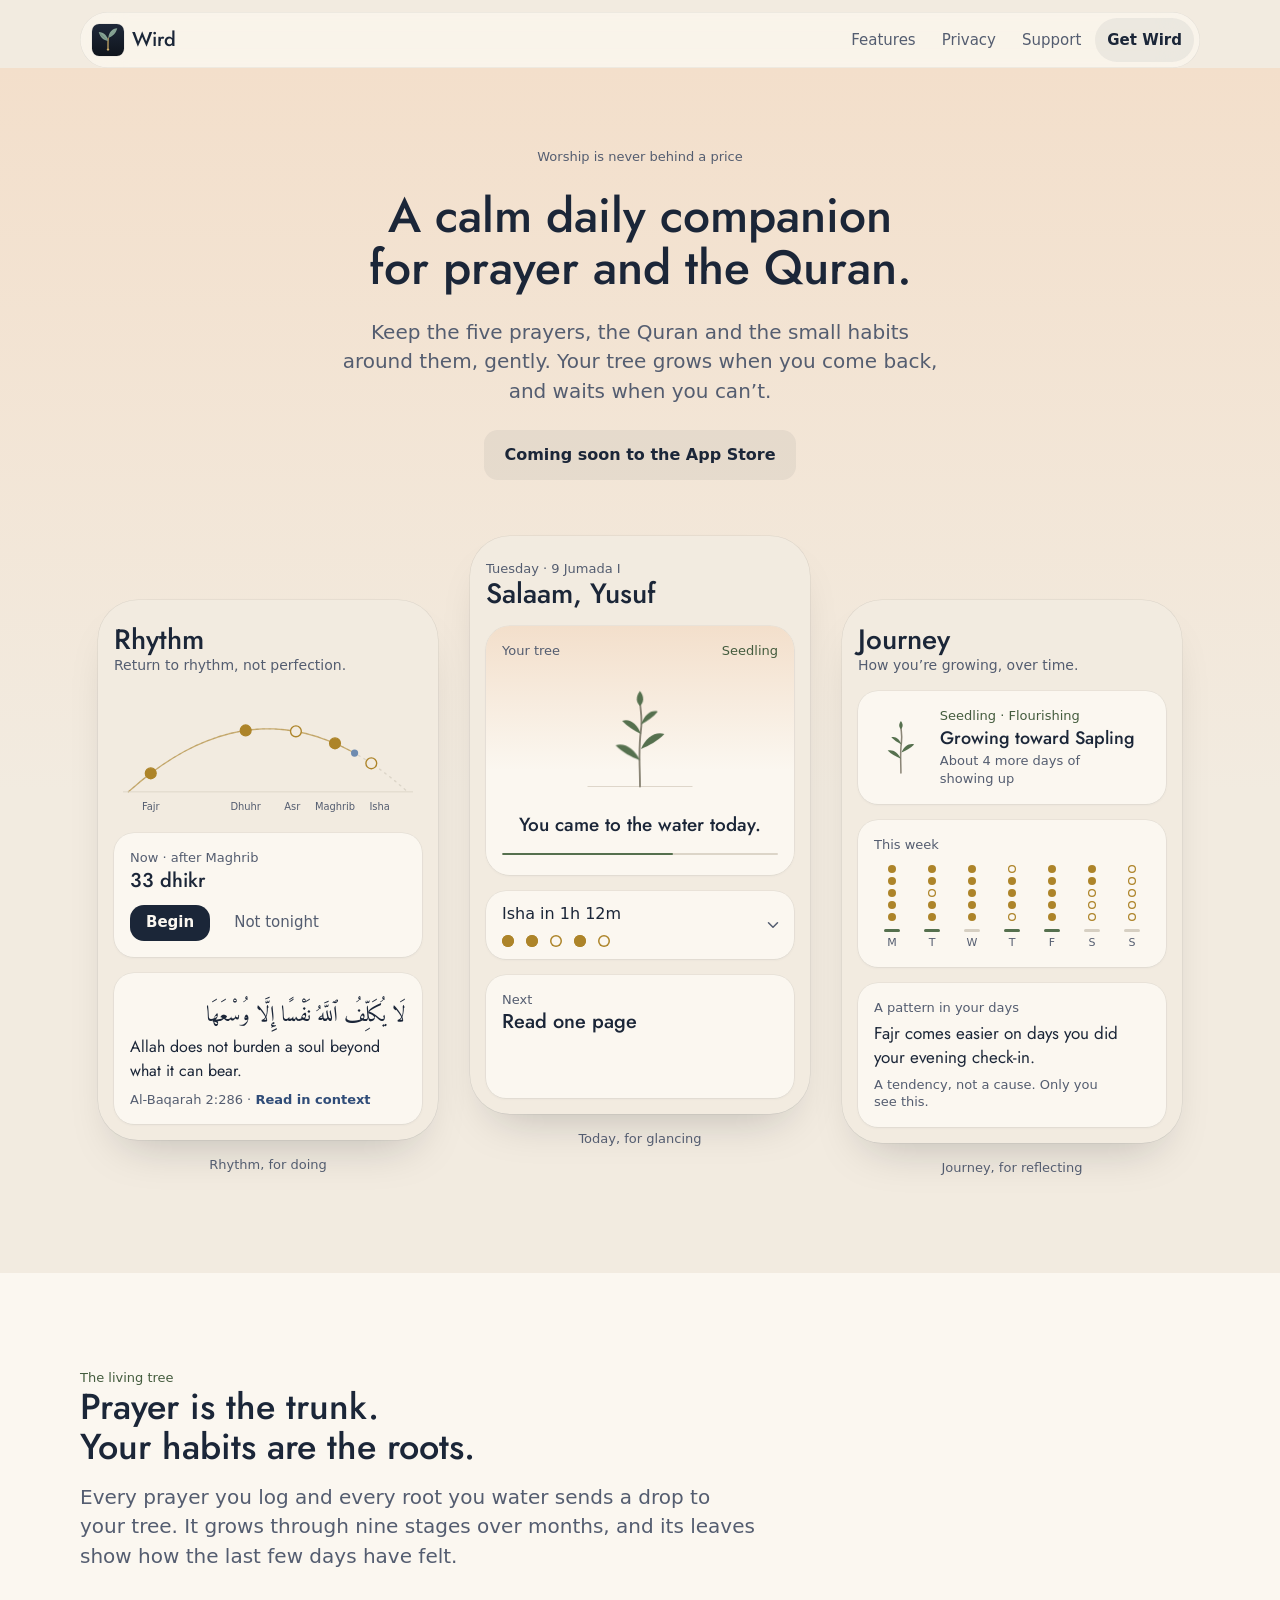
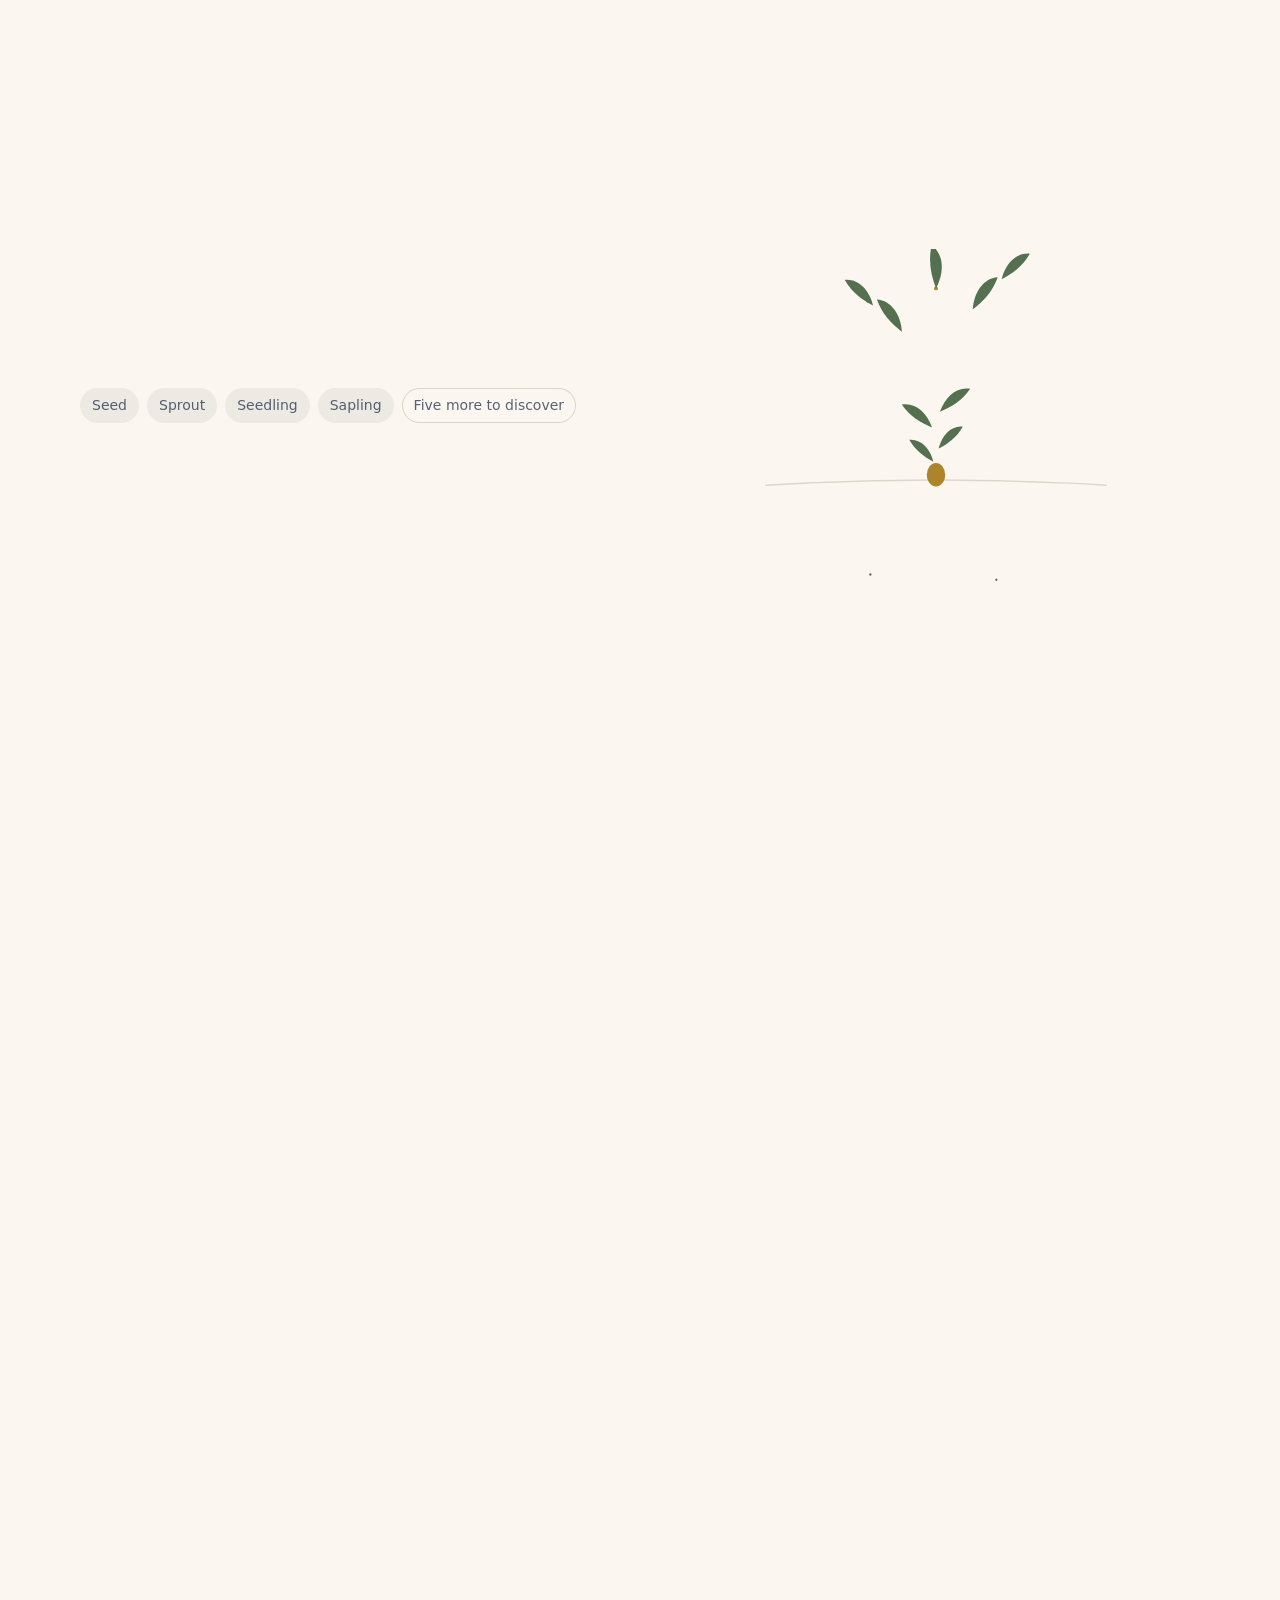
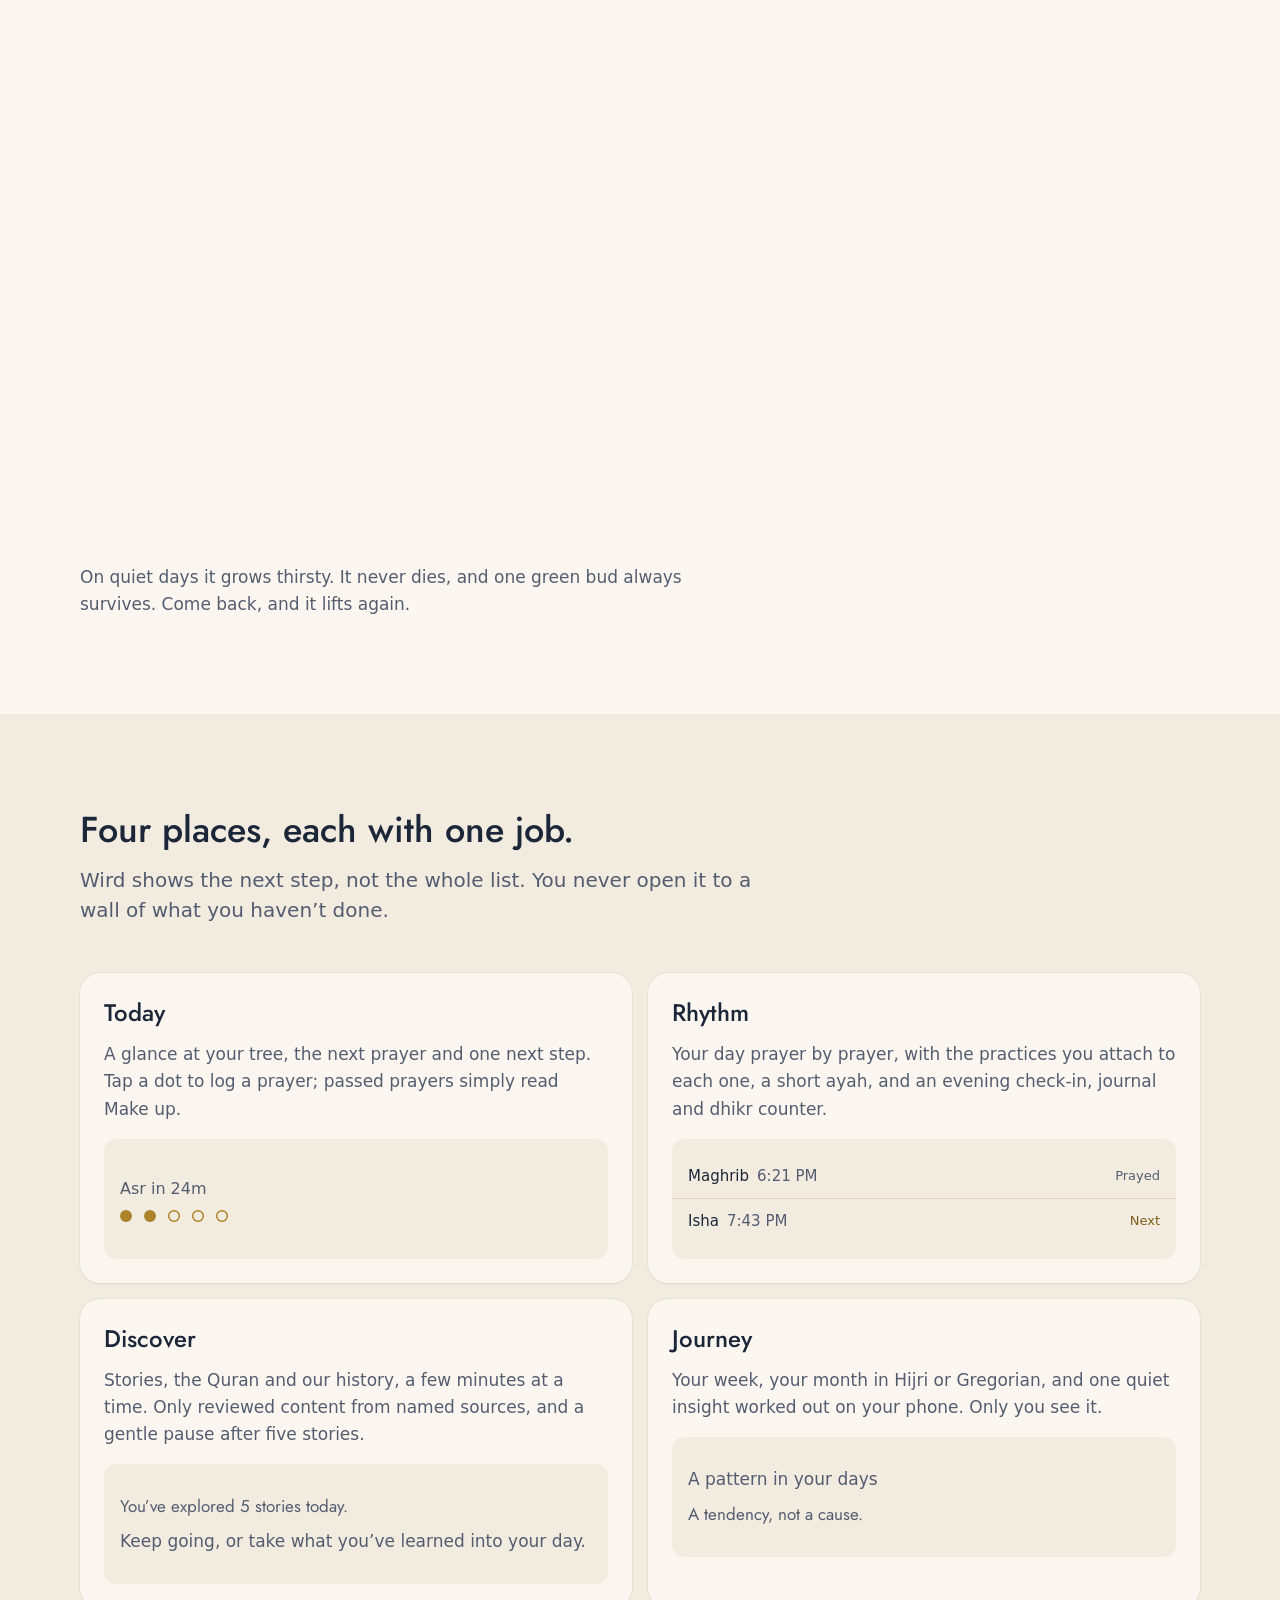
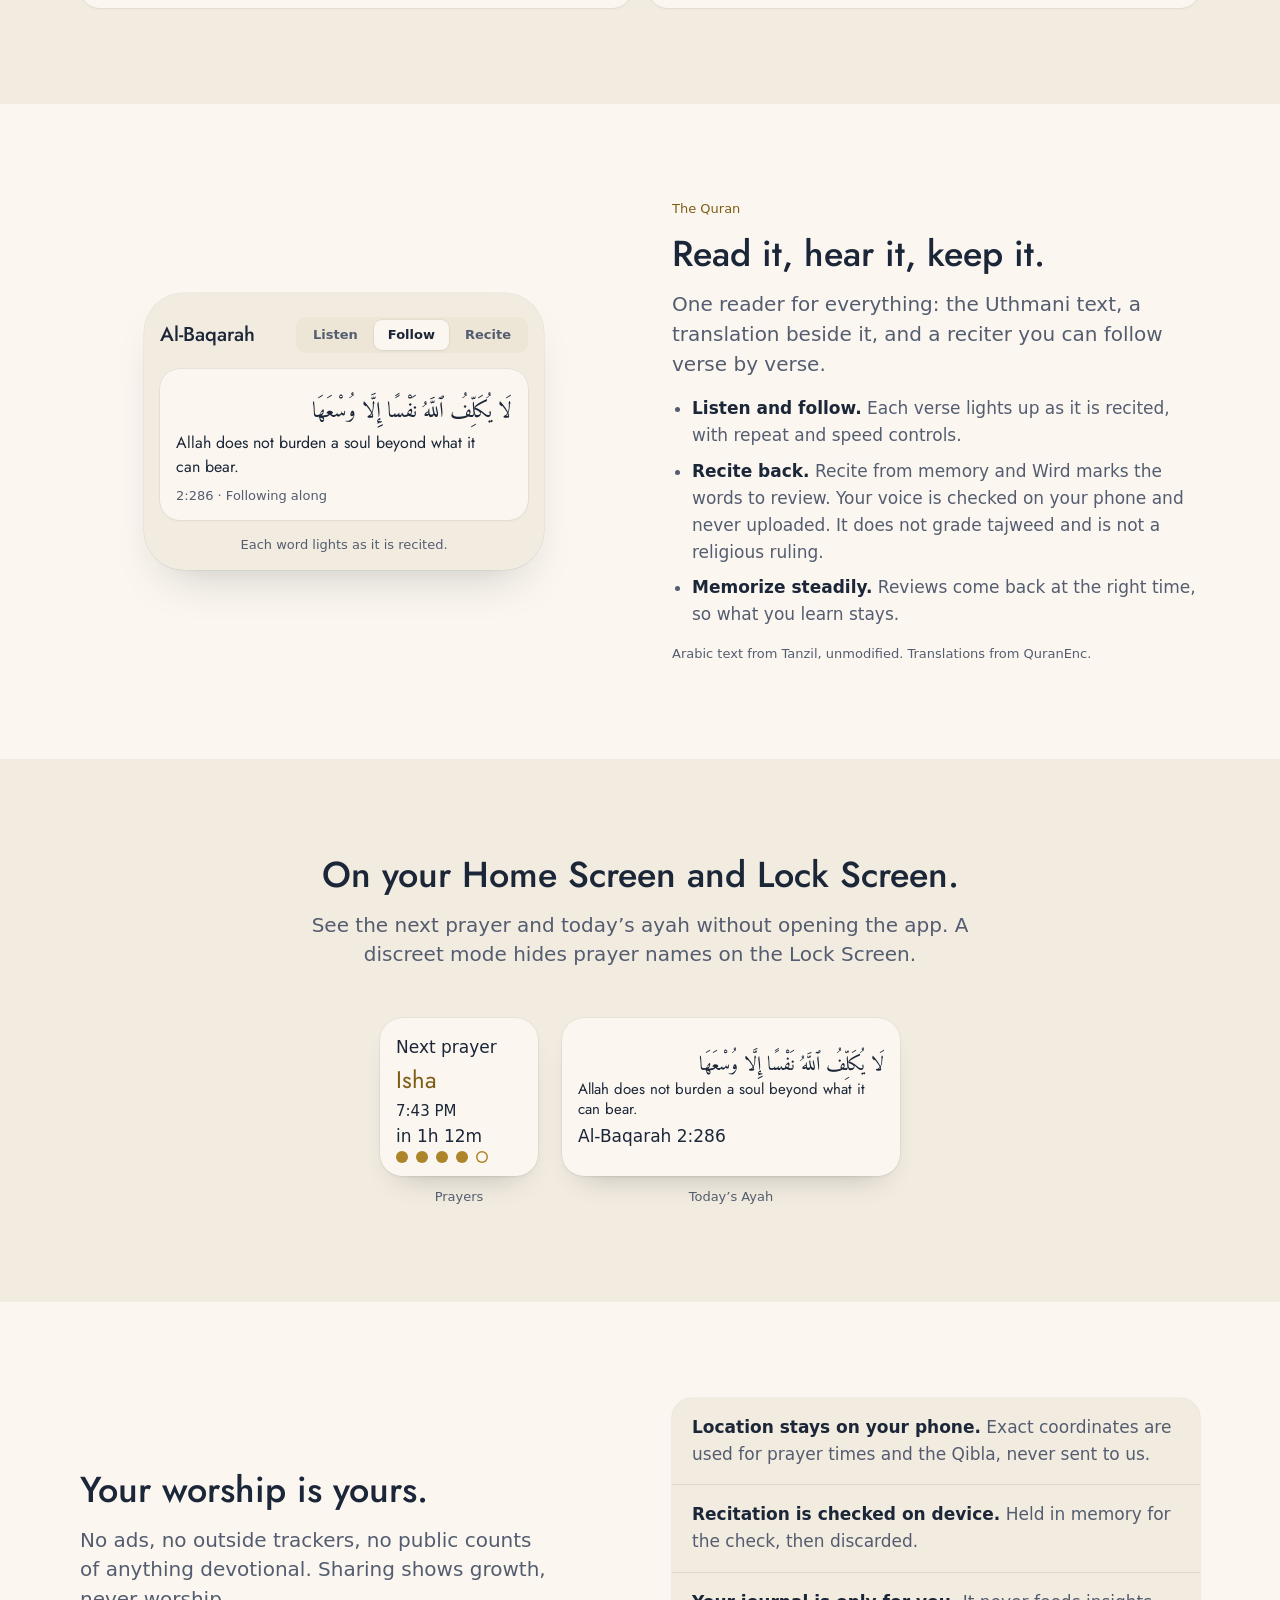
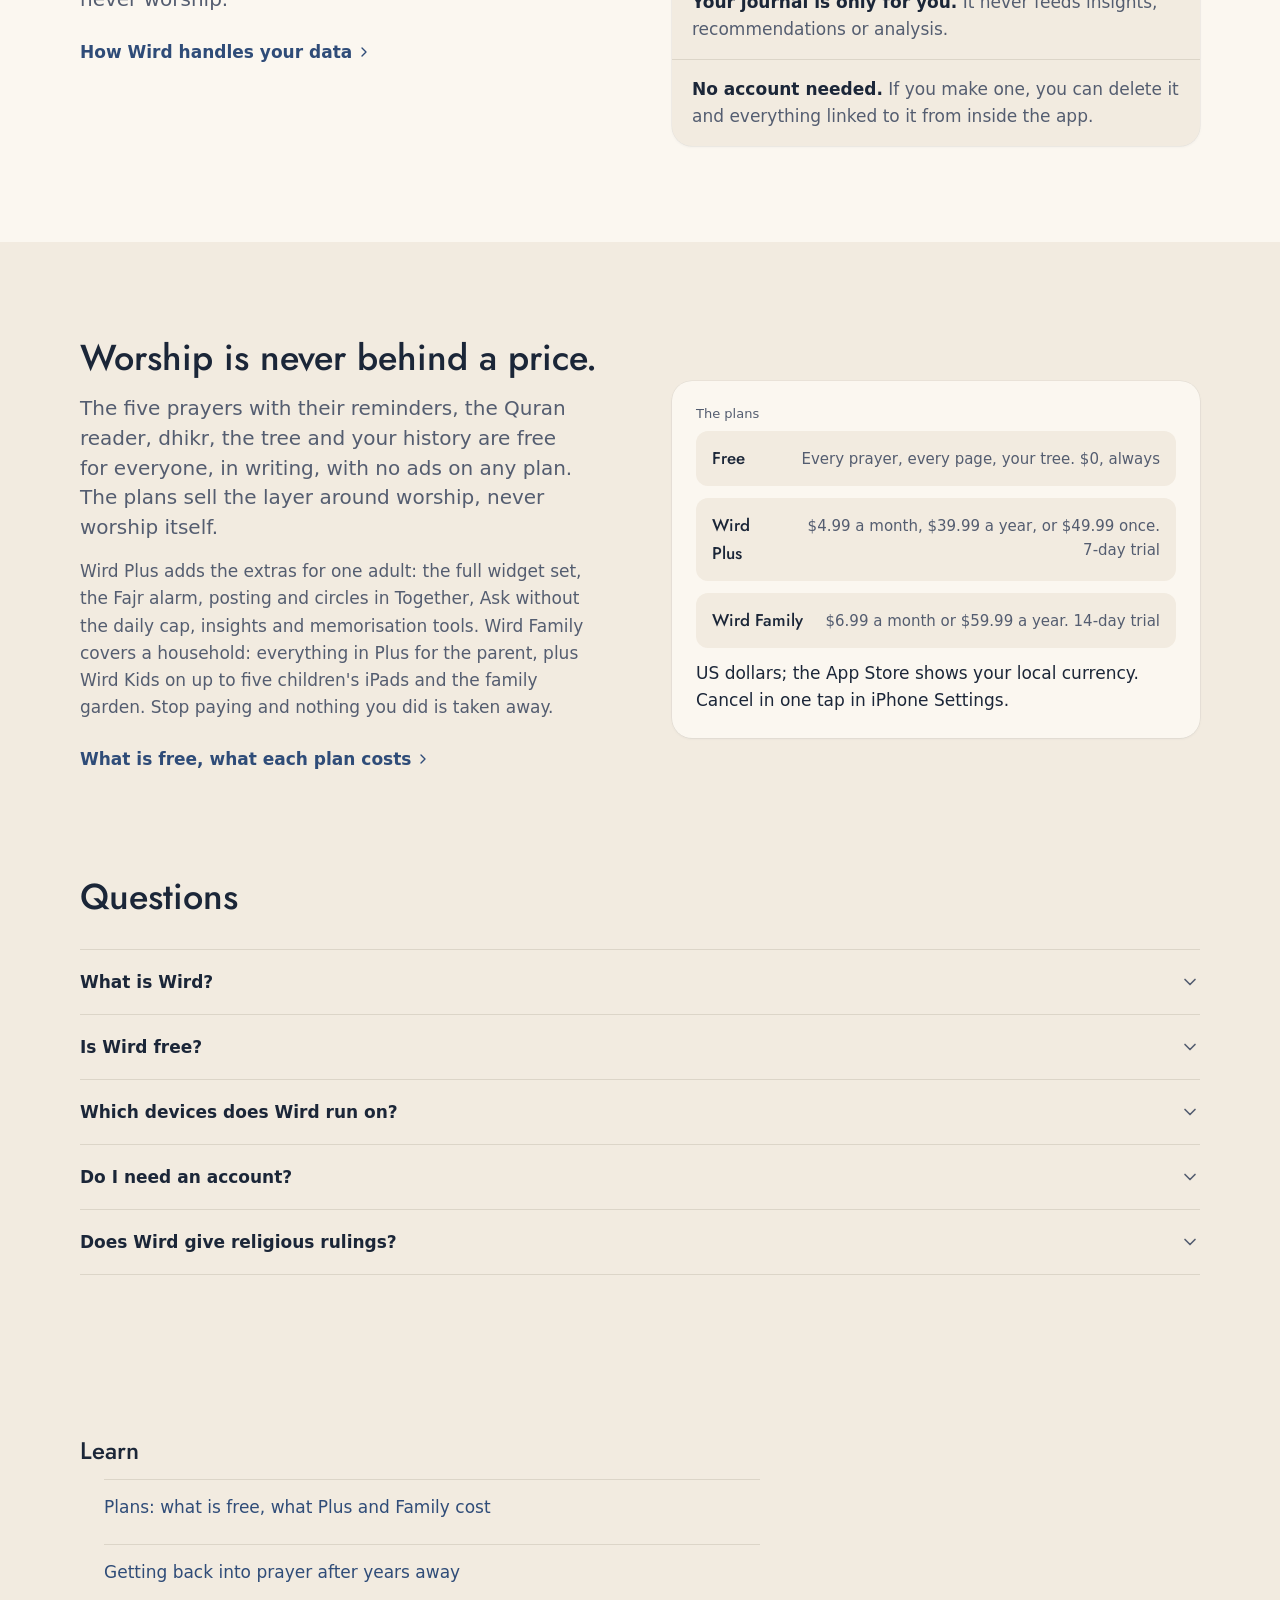
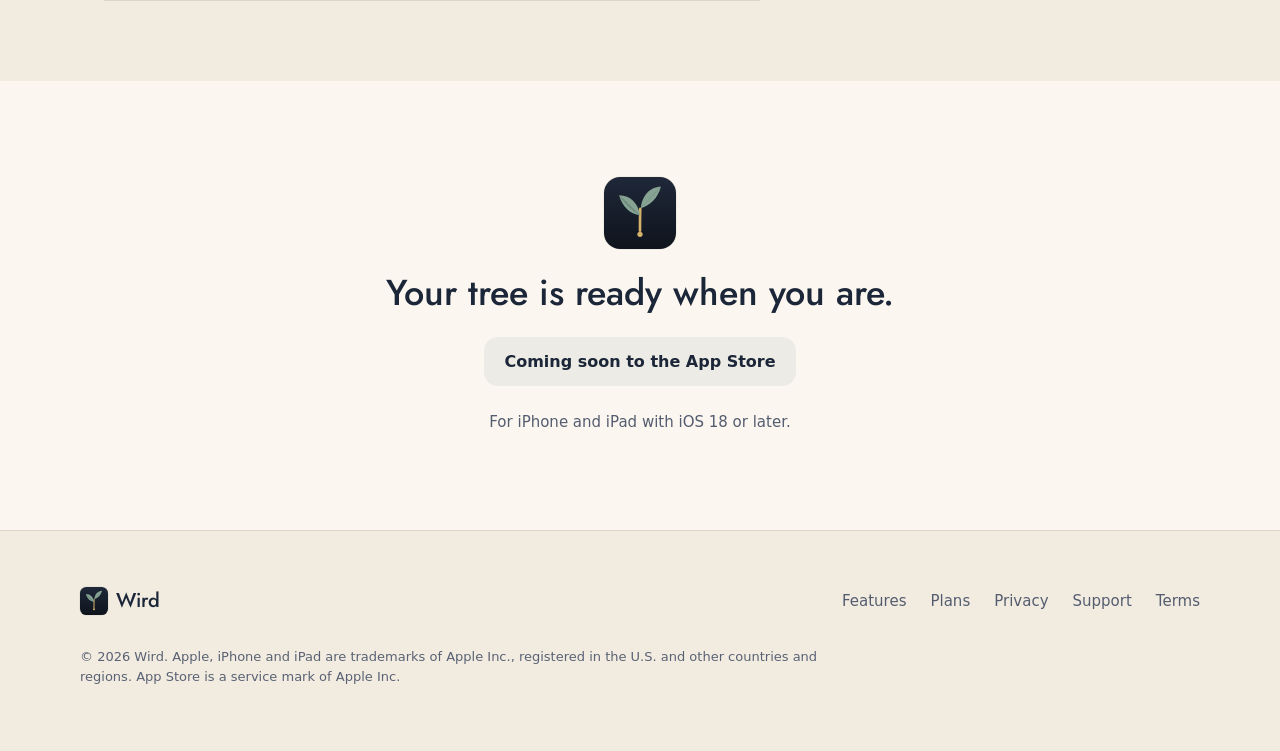
==== commit a43ddac7: "Remove every competitor name from the site The owner's call: naming other apps is off-brand. The thr" ====
--- a/index.html
+++ b/index.html
@@ -628,11 +628,7 @@
         <h2 id="learn-title" class="heading" style="margin-top:0">Learn</h2>
         <ul class="learn-list reveal">
           <li><a href="learn/plans/">Plans: what is free, what Plus and Family cost</a></li>
-          <li><a href="compare/wird-vs-muslim-pro/">Wird vs Muslim Pro and other ad-funded prayer apps</a></li>
-          <li><a href="compare/wird-family-vs-kids-islamic-apps/">Wird Family vs the kids' Islamic apps</a></li>
-          <li><a href="compare/wird-vs-streak-habit-apps/">Wird vs streak and habit apps</a></li>
           <li><a href="guides/getting-back-into-prayer-after-years-away/">Getting back into prayer after years away</a></li>
-          <li><a href="guides/building-a-quran-reading-habit/">Building a Quran reading habit that survives a bad week</a></li>
         </ul>
       </div>
     </div>
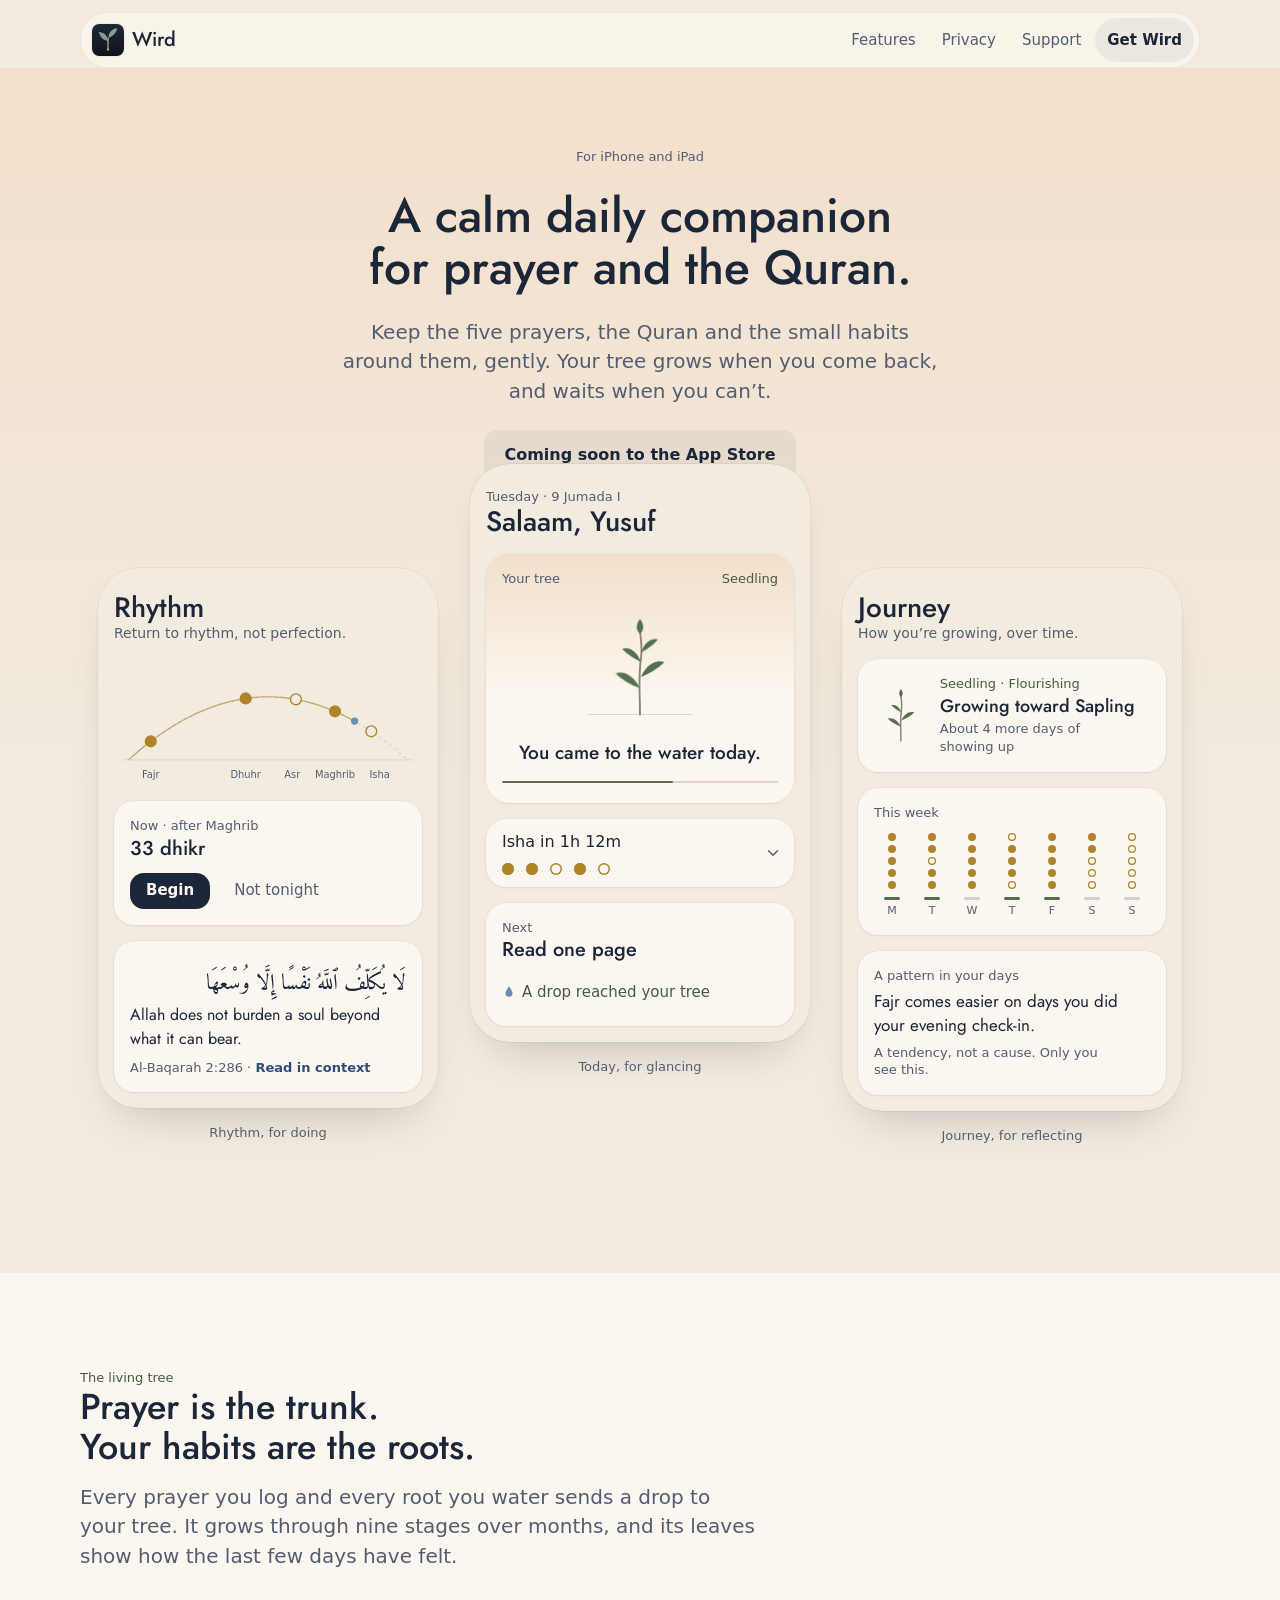
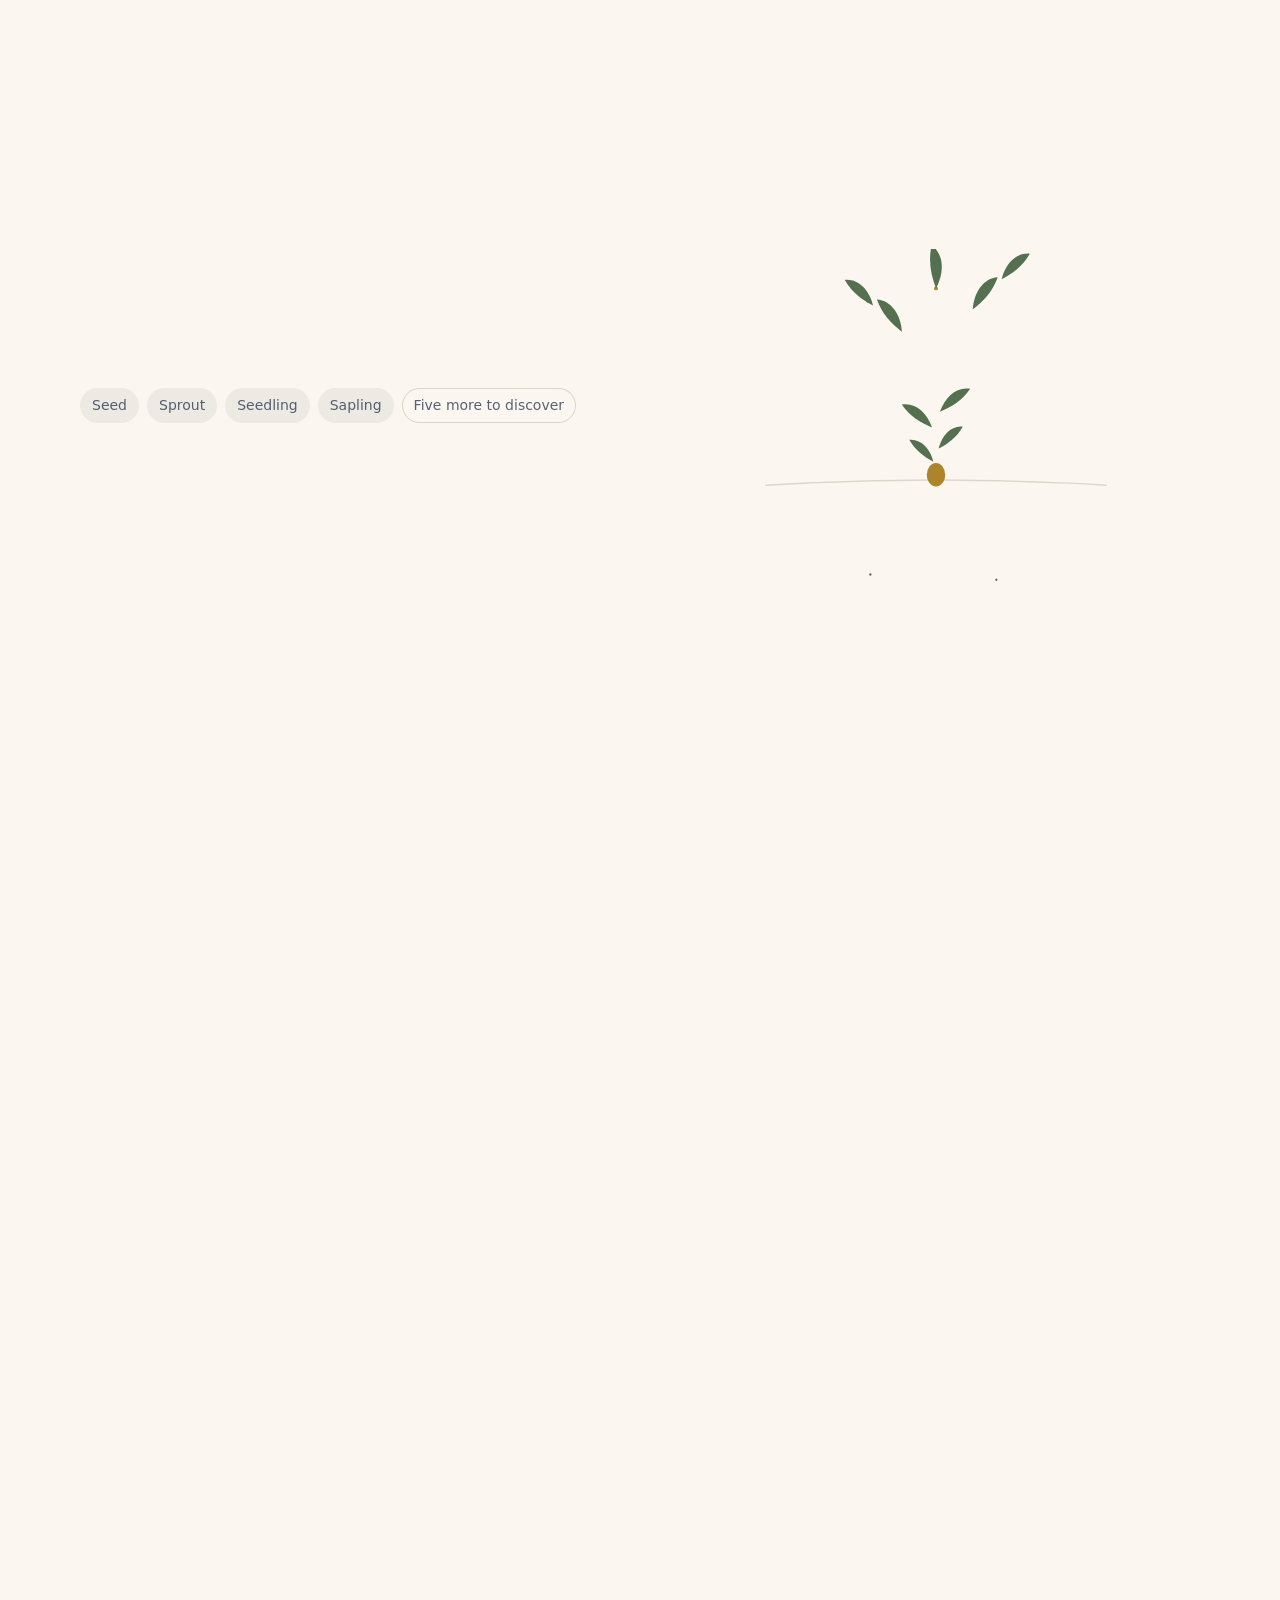
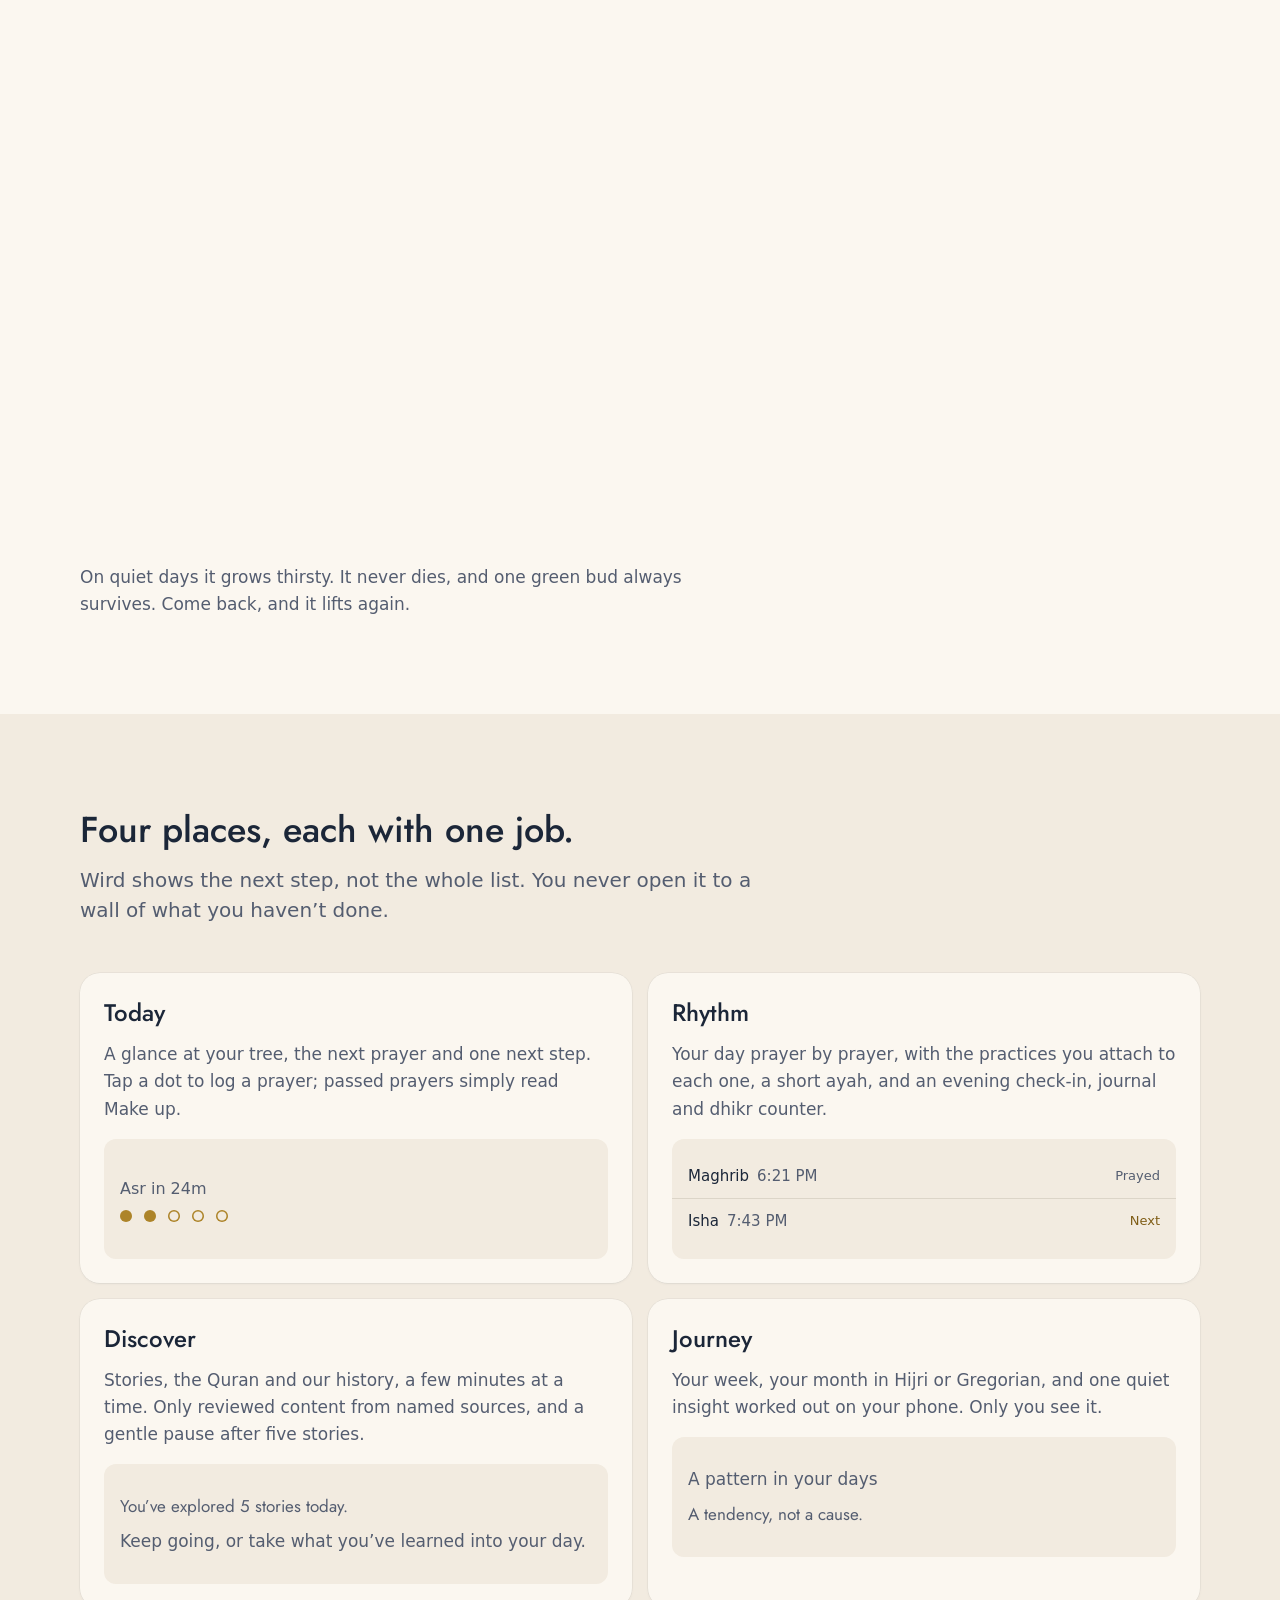
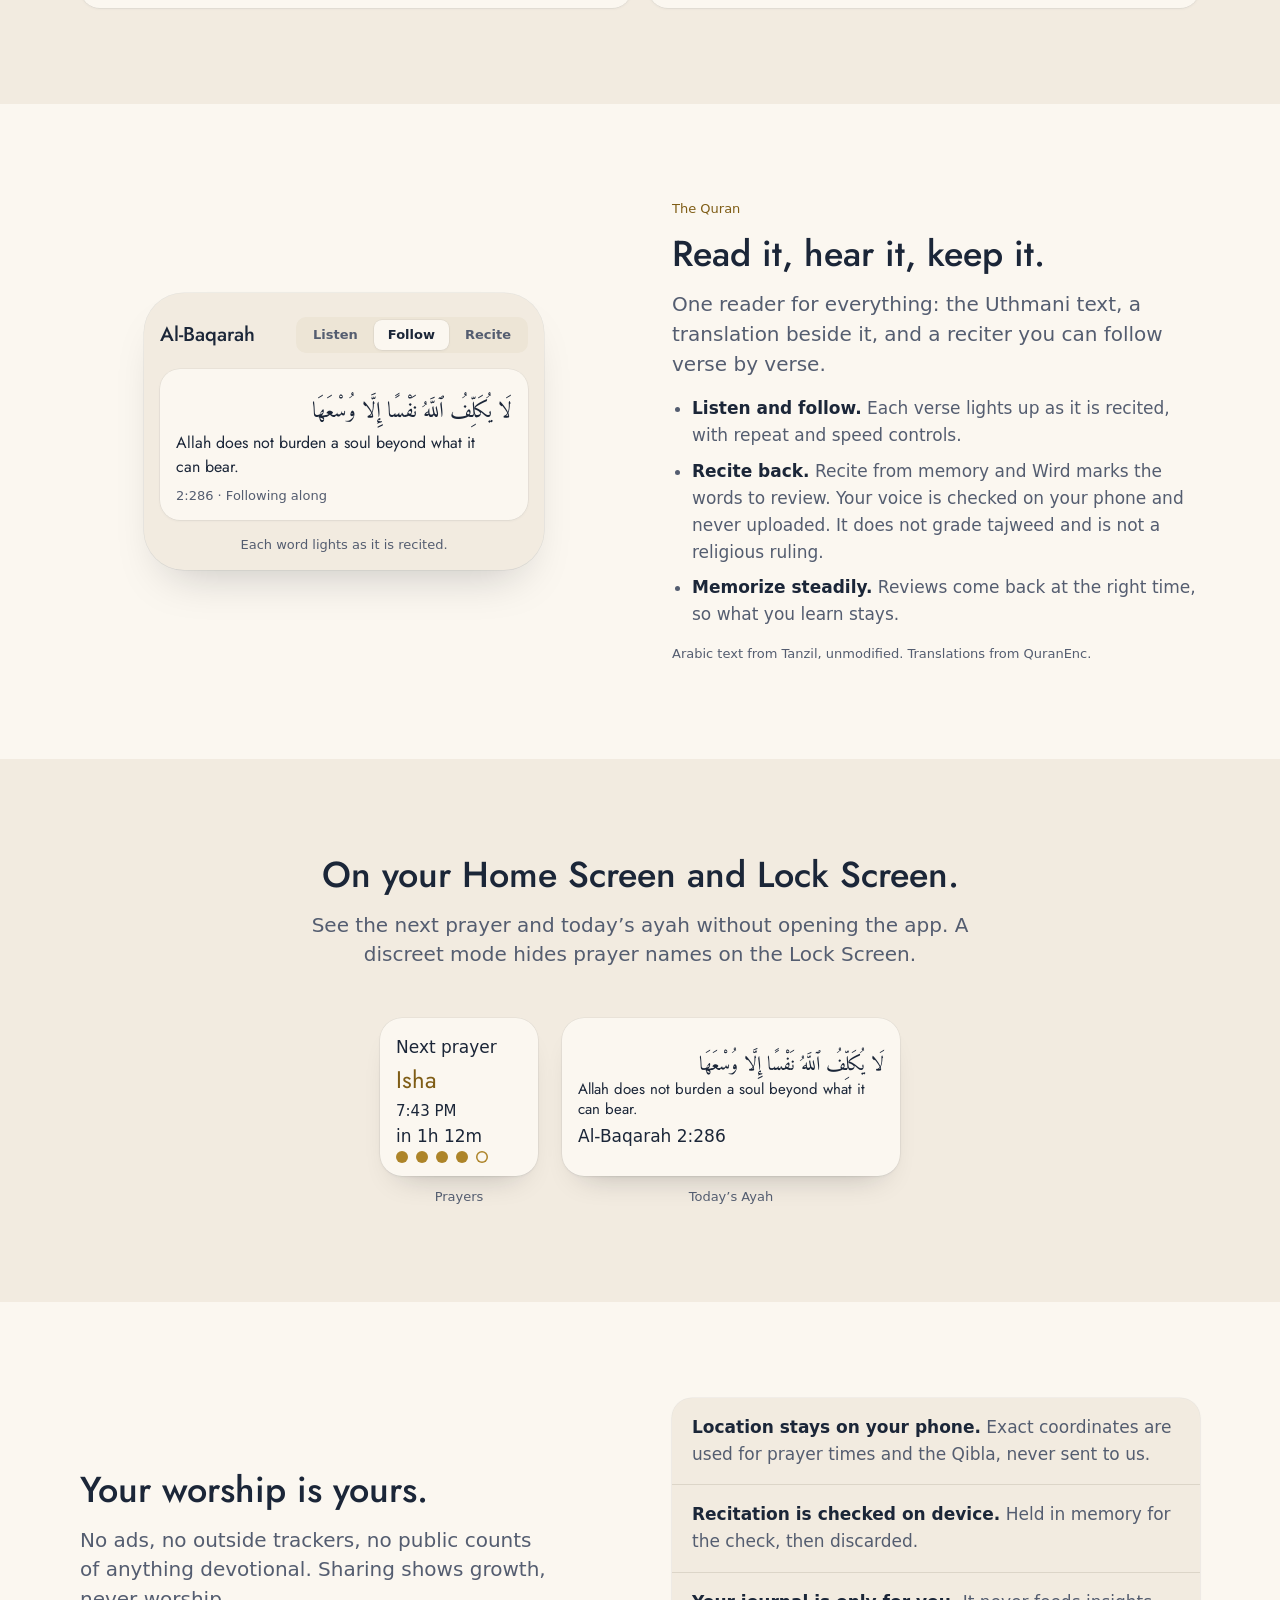
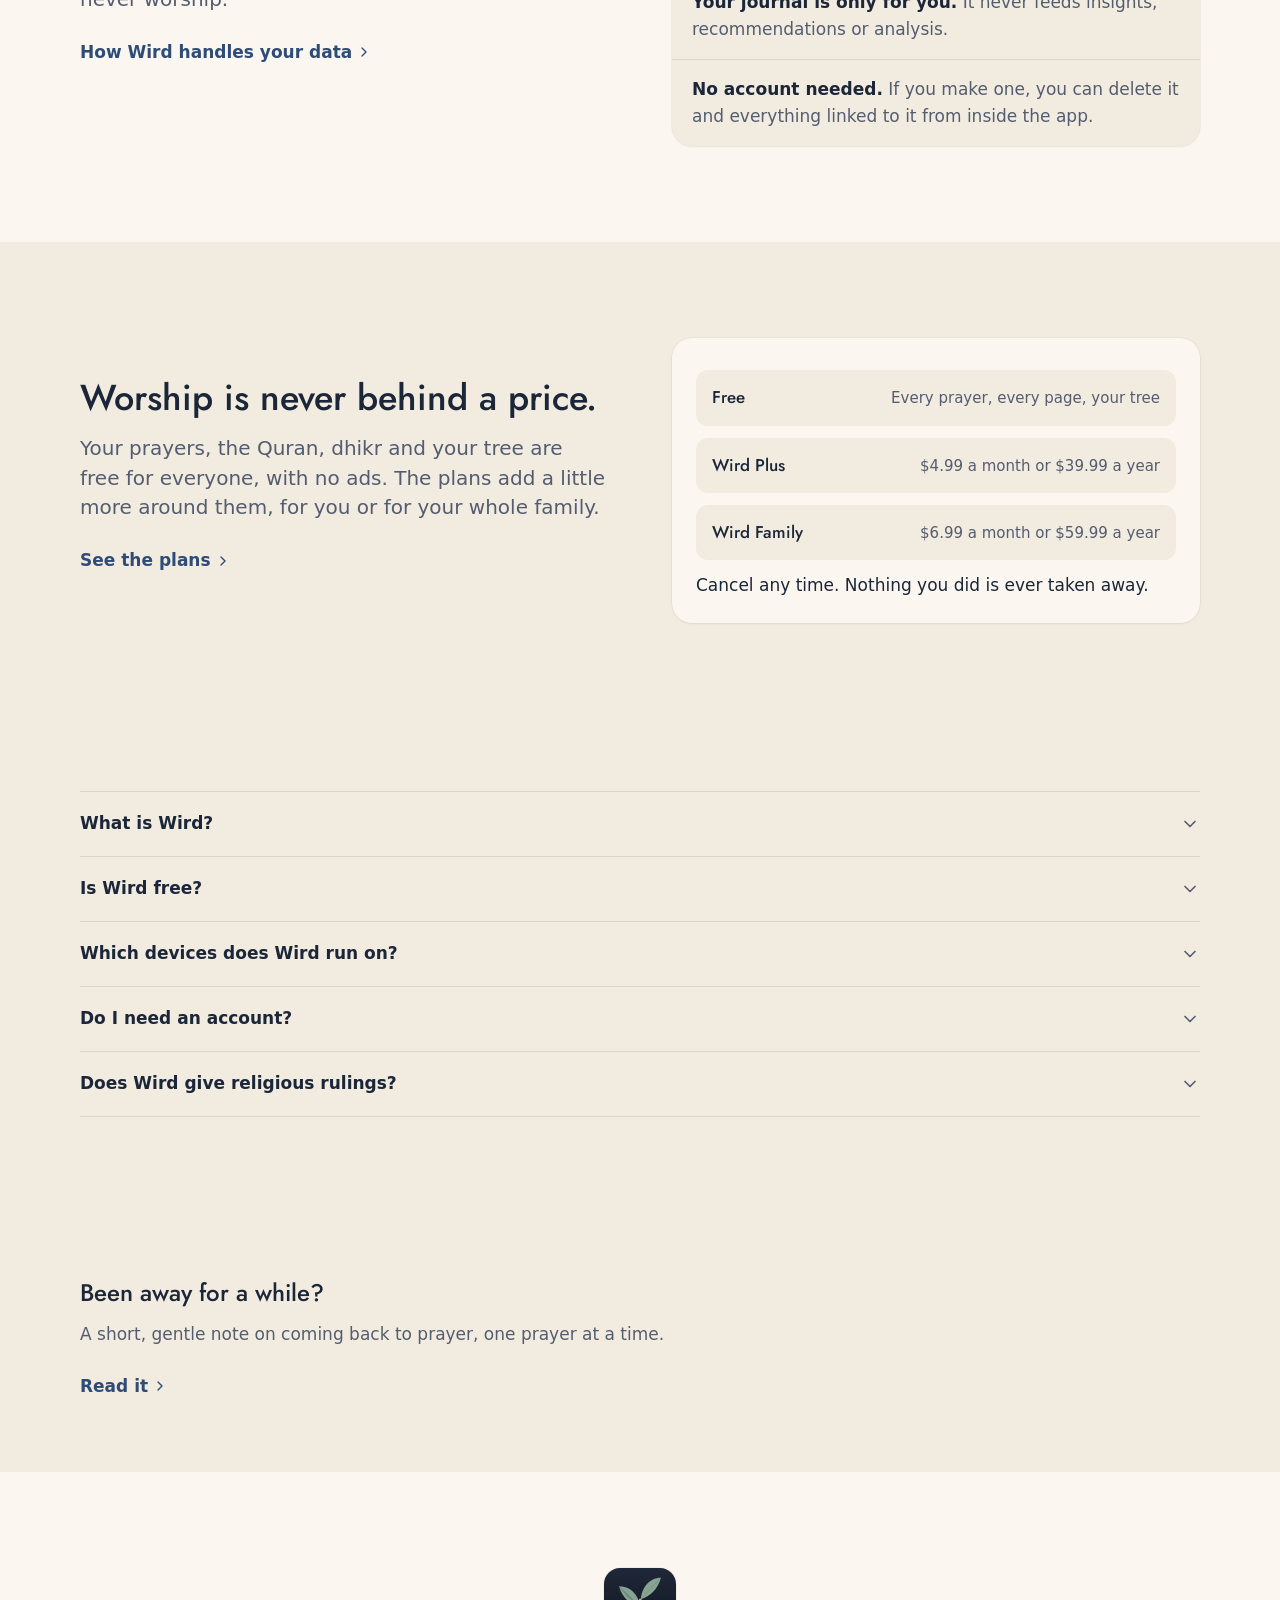
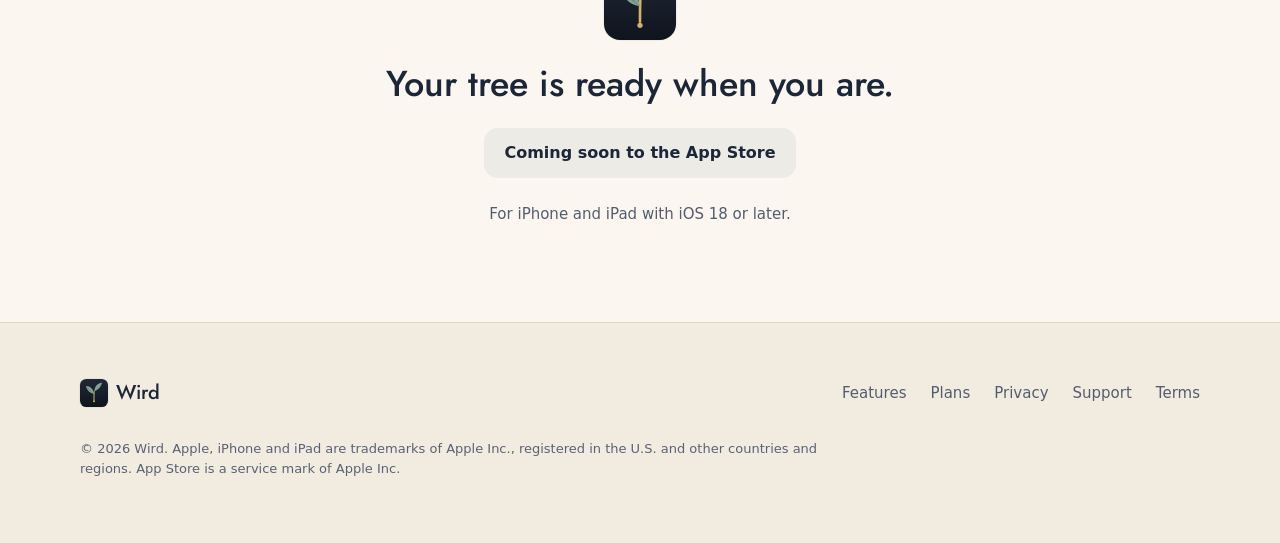
==== commit 29ebb6a6: "Calmer copy and gentler motion across the site Copy, in the brand voice (brand.md: merciful, quiet, " ====
--- a/index.html
+++ b/index.html
@@ -4,7 +4,7 @@
 <meta charset="utf-8">
 <meta name="viewport" content="width=device-width, initial-scale=1, viewport-fit=cover">
 <title>Wird · A calm daily companion for prayer and the Quran</title>
-<meta name="description" content="Wird helps you keep the five prayers, the Quran and small daily habits, gently. A living tree grows when you come back and rests when you can’t. Worship is free for everyone; Wird Plus and Wird Family add the layer around it.">
+<meta name="description" content="Wird helps you keep the five prayers, the Quran and small daily habits, gently. A living tree grows when you come back and rests when you can’t. Your worship is free, always.">
 <meta name="color-scheme" content="light dark">
 <meta name="theme-color" content="#f2ebe0" media="(prefers-color-scheme: light)">
 <meta name="theme-color" content="#0f141c" media="(prefers-color-scheme: dark)">
@@ -130,7 +130,7 @@
    "name": "What is Wird?",
    "acceptedAnswer": {
     "@type": "Answer",
-    "text": "Wird is a calm daily companion for the five prayers, the Quran and small daily habits, for iPhone and iPad. Every prayer you log sends a drop of water to a tree that grows over months. On quiet days it waits for you. It never dies, and nothing turns red."
+    "text": "A calm daily companion for the five prayers, the Quran and the small habits around them. Every prayer you log sends a drop of water to a tree that grows over months. On quiet days it waits for you. It never dies, and nothing turns red."
    }
   },
   {
@@ -138,7 +138,7 @@
    "name": "Is Wird free?",
    "acceptedAnswer": {
     "@type": "Answer",
-    "text": "Everything that is worship is free for everyone: the five prayers with their reminders, the Quran reader, dhikr, the tree and your history, with no ads on any plan. Wird Plus ($4.99 a month, $39.99 a year, or $49.99 once) adds the extras for one adult. Wird Family ($6.99 a month or $59.99 a year, with a 14-day trial) covers a household with up to five children's iPads. Nothing is taken away if you stop paying."
+    "text": "Yes, for everything that is worship: the five prayers and their reminders, the Quran, dhikr and your tree, with no ads. Wird Plus and Wird Family add a little more, for you or your family. See the plans."
    }
   },
   {
@@ -146,7 +146,7 @@
    "name": "Which devices does Wird run on?",
    "acceptedAnswer": {
     "@type": "Answer",
-    "text": "iPhone and iPad with iOS 18 or later. Wird Kids, the companion for children, runs on iPad. Wird is coming to the App Store."
+    "text": "iPhone and iPad with iOS 18 or later. Wird is coming to the App Store."
    }
   },
   {
@@ -154,7 +154,7 @@
    "name": "Do I need an account?",
    "acceptedAnswer": {
     "@type": "Answer",
-    "text": "No. Without an account, everything stays on your device. An account lets your records sync between devices, and you can delete it, with everything linked to it, from inside the app."
+    "text": "No. Without one, everything stays on your device. With one, your records sync between devices, and you can delete it, with everything linked to it, from inside the app."
    }
   },
   {
@@ -162,7 +162,7 @@
    "name": "Does Wird give religious rulings?",
    "acceptedAnswer": {
     "@type": "Answer",
-    "text": "No. Ask quotes the Quran and hadith from Sahih al-Bukhari and Sahih Muslim word for word, with the reference, and never speaks for them. For rulings, ask a qualified scholar."
+    "text": "No. Wird shows the Quran and hadith with their sources, and leaves rulings to scholars you trust."
    }
   }
  ]
@@ -285,7 +285,7 @@
 
   <section class="hero" aria-labelledby="hero-title">
     <div class="wrap hero__copy">
-      <p class="label reveal reveal--blur">Worship is never behind a price</p>
+      <p class="label reveal reveal--blur">For iPhone and iPad</p>
       <h1 id="hero-title" class="display reveal reveal--blur" style="--delay:100ms">A calm daily companion<br> for prayer and the Quran.</h1>
       <p class="lede reveal reveal--blur" style="--delay:220ms">Keep the five prayers, the Quran and the small habits around them, gently. Your tree grows when you come back, and waits when you can’t.</p>
       <div class="store reveal reveal--blur" style="--delay:340ms" data-store>
@@ -576,20 +576,18 @@
     <div class="wrap split">
       <div class="split__copy reveal">
         <h2 id="plans-title" class="title">Worship is never behind a price.</h2>
-        <p class="lede">The five prayers with their reminders, the Quran reader, dhikr, the tree and your history are free for everyone, in writing, with no ads on any plan. The plans sell the layer around worship, never worship itself.</p>
-        <p class="secondary">Wird Plus adds the extras for one adult: the full widget set, the Fajr alarm, posting and circles in Together, Ask without the daily cap, insights and memorisation tools. Wird Family covers a household: everything in Plus for the parent, plus Wird Kids on up to five children's iPads and the family garden. Stop paying and nothing you did is taken away.</p>
-        <a class="text-link" href="learn/plans/">What is free, what each plan costs
+        <p class="lede">Your prayers, the Quran, dhikr and your tree are free for everyone, with no ads. The plans add a little more around them, for you or for your whole family.</p>
+        <a class="text-link" href="learn/plans/">See the plans
           <svg width="16" height="16" viewBox="0 0 24 24" fill="none" stroke="currentColor" stroke-width="2" stroke-linecap="round" stroke-linejoin="round" aria-hidden="true"><path d="M9 6l6 6-6 6"/></svg>
         </a>
       </div>
       <div class="card card--pad reveal" style="--delay:150ms">
-        <p class="label">The plans</p>
-        <ul class="plans" style="padding:0">
-          <li><strong>Free</strong><span>Every prayer, every page, your tree. $0, always</span></li>
-          <li><strong>Wird Plus</strong><span>$4.99 a month, $39.99 a year, or $49.99 once. 7-day trial</span></li>
-          <li><strong>Wird Family</strong><span>$6.99 a month or $59.99 a year. 14-day trial</span></li>
+        <ul class="plans" style="padding:0" data-stagger>
+          <li><strong>Free</strong><span>Every prayer, every page, your tree</span></li>
+          <li><strong>Wird Plus</strong><span>$4.99 a month or $39.99 a year</span></li>
+          <li><strong>Wird Family</strong><span>$6.99 a month or $59.99 a year</span></li>
         </ul>
-        <p class="meta" style="margin-top:12px">US dollars; the App Store shows your local currency. Cancel in one tap in iPhone Settings.</p>
+        <p class="meta" style="margin-top:12px">Cancel any time. Nothing you did is ever taken away.</p>
       </div>
     </div>
   </section>
@@ -600,36 +598,36 @@
       <div class="faq reveal">
         <details>
           <summary>What is Wird?<svg width="20" height="20" viewBox="0 0 24 24" fill="none" stroke="currentColor" stroke-width="2" stroke-linecap="round" stroke-linejoin="round" aria-hidden="true"><path d="M6 9l6 6 6-6"/></svg></summary>
-          <div><p>Wird is a calm daily companion for the five prayers, the Quran and small daily habits, for iPhone and iPad. Every prayer you log sends a drop of water to a tree that grows over months. On quiet days it waits for you. It never dies, and nothing turns red.</p></div>
+          <div><p>A calm daily companion for the five prayers, the Quran and the small habits around them. Every prayer you log sends a drop of water to a tree that grows over months. On quiet days it waits for you. It never dies, and nothing turns red.</p></div>
         </details>
         <details>
           <summary>Is Wird free?<svg width="20" height="20" viewBox="0 0 24 24" fill="none" stroke="currentColor" stroke-width="2" stroke-linecap="round" stroke-linejoin="round" aria-hidden="true"><path d="M6 9l6 6 6-6"/></svg></summary>
-          <div><p>Everything that is worship is free for everyone: the five prayers with their reminders, the Quran reader, dhikr, the tree and your history, with no ads on any plan. Wird Plus ($4.99 a month, $39.99 a year, or $49.99 once) adds the extras for one adult. Wird Family ($6.99 a month or $59.99 a year, with a 14-day trial) covers a household with up to five children's iPads. Nothing is taken away if you stop paying.</p></div>
+          <div><p>Yes, for everything that is worship: the five prayers and their reminders, the Quran, dhikr and your tree, with no ads. Wird Plus and Wird Family add a little more, for you or your family. <a href="learn/plans/">See the plans.</a></p></div>
         </details>
         <details>
           <summary>Which devices does Wird run on?<svg width="20" height="20" viewBox="0 0 24 24" fill="none" stroke="currentColor" stroke-width="2" stroke-linecap="round" stroke-linejoin="round" aria-hidden="true"><path d="M6 9l6 6 6-6"/></svg></summary>
-          <div><p>iPhone and iPad with iOS 18 or later. Wird Kids, the companion for children, runs on iPad. Wird is coming to the App Store.</p></div>
+          <div><p>iPhone and iPad with iOS 18 or later. Wird is coming to the App Store.</p></div>
         </details>
         <details>
           <summary>Do I need an account?<svg width="20" height="20" viewBox="0 0 24 24" fill="none" stroke="currentColor" stroke-width="2" stroke-linecap="round" stroke-linejoin="round" aria-hidden="true"><path d="M6 9l6 6 6-6"/></svg></summary>
-          <div><p>No. Without an account, everything stays on your device. An account lets your records sync between devices, and you can delete it, with everything linked to it, from inside the app.</p></div>
+          <div><p>No. Without one, everything stays on your device. With one, your records sync between devices, and you can delete it, with everything linked to it, from inside the app.</p></div>
         </details>
         <details>
           <summary>Does Wird give religious rulings?<svg width="20" height="20" viewBox="0 0 24 24" fill="none" stroke="currentColor" stroke-width="2" stroke-linecap="round" stroke-linejoin="round" aria-hidden="true"><path d="M6 9l6 6 6-6"/></svg></summary>
-          <div><p>No. Ask quotes the Quran and hadith from Sahih al-Bukhari and Sahih Muslim word for word, with the reference, and never speaks for them. For rulings, ask a qualified scholar.</p></div>
+          <div><p>No. Wird shows the Quran and hadith with their sources, and leaves rulings to scholars you trust.</p></div>
         </details>
       </div>
     </div>
   </section>
 
-  <section class="section section--tight" aria-labelledby="learn-title">
+  <section class="section section--tight" aria-labelledby="invite-title">
     <div class="wrap">
-      <div class="prose">
-        <h2 id="learn-title" class="heading" style="margin-top:0">Learn</h2>
-        <ul class="learn-list reveal">
-          <li><a href="learn/plans/">Plans: what is free, what Plus and Family cost</a></li>
-          <li><a href="guides/getting-back-into-prayer-after-years-away/">Getting back into prayer after years away</a></li>
-        </ul>
+      <div class="prose reveal">
+        <h2 id="invite-title" class="heading" style="margin-top:0">Been away for a while?</h2>
+        <p class="secondary">A short, gentle note on coming back to prayer, one prayer at a time.</p>
+        <a class="text-link" href="guides/getting-back-into-prayer-after-years-away/">Read it
+          <svg width="16" height="16" viewBox="0 0 24 24" fill="none" stroke="currentColor" stroke-width="2" stroke-linecap="round" stroke-linejoin="round" aria-hidden="true"><path d="M9 6l6 6-6 6"/></svg>
+        </a>
       </div>
     </div>
   </section>
--- a/assets/wird.css
+++ b/assets/wird.css
@@ -668,10 +668,20 @@
 /* Pointer feedback. Cards lift a touch; the reveal transition hands over once the card is in. */
 
 @media (hover: hover) and (pointer: fine) {
-  .lift.is-in, .lift .card, .lift.card {
-    transition: transform 250ms var(--ease-out), box-shadow 250ms var(--ease-out);
+  .lift { position: relative; }
+  .lift.is-in, .lift .card, .lift.card { transition: transform 250ms var(--ease-out); }
+  .lift::after {
+    content: "";
+    position: absolute;
+    inset: 0;
+    border-radius: inherit;
+    box-shadow: var(--shadow-lift);
+    opacity: 0;
+    transition: opacity 250ms var(--ease-out);
+    pointer-events: none;
   }
-  .lift:hover { transform: translateY(-2px); box-shadow: var(--shadow-lift); }
+  .lift:hover { transform: translateY(-2px); }
+  .lift:hover::after { opacity: 1; }
 }
 
 /* Tagline: words light in reading order as they cross a line on screen. */
@@ -772,12 +782,13 @@
   inset: 0;
   border-radius: 999px;
   background: var(--gold-fill);
-  transform: scale(0);
-  transition: transform 300ms var(--ease-settle);
+  opacity: 0;
+  transform: scale(0.4);
+  transition: opacity 300ms var(--ease-settle), transform 300ms var(--ease-settle);
   transition-delay: calc(600ms + var(--i, 0) * 250ms);
 }
 
-.moment.is-in .dots span.is-prayed::after { transform: scale(1); }
+.moment.is-in .dots span.is-prayed::after { opacity: 1; transform: scale(1); }
 
 .moment .drop, .moment .ripple { opacity: 0; }
 
@@ -987,7 +998,7 @@
   .follow span:nth-child(3) { background-color: color-mix(in srgb, var(--gold-fill) 26%, transparent); color: var(--gold); }
   .moment.is-in .drop, .moment.is-in .ripple, .moment.is-in .leaves path, .moment.is-in .mini-btn--action,
   .moment.is-in .roots__actions, .moment.is-in .roots__done { animation: none; }
-  .moment .dots span.is-prayed::after { transform: scale(1); transition: none; }
+  .moment .dots span.is-prayed::after { opacity: 1; transform: scale(1); transition: none; }
   .moment .growth__fill { transform: none; transition: none; }
   .arc .sun { offset-distance: 79%; transition: none; }
   .arc .draw { transition: none; }
@@ -1134,3 +1145,43 @@
 .plans li { list-style: none; padding: 14px 16px; border-radius: var(--radius-sm); background: var(--canvas); display: flex; justify-content: space-between; gap: 16px; align-items: baseline; }
 .plans strong { font-family: var(--font-display); font-weight: 500; font-size: 1.0625rem; }
 .plans span { color: var(--ink-secondary); text-align: right; font-size: 0.9375rem; }
+
+/* ------------------------------------------------------------------------
+   Inner pages and small responses (2026-10-30). Same rules as above: settle,
+   never bounce; transform and opacity only; nothing moves under Reduce Motion.
+   ------------------------------------------------------------------------ */
+
+/* A page's opening lines settle in one after another; wird.js adds .reveal and the
+   delay to each child of [data-stagger], so without JavaScript nothing is hidden. */
+[data-stagger] > .reveal { transition-duration: 700ms; }
+
+/* The verse on the guide: set apart, quiet, its source beneath it. */
+.prose figure.ayah { margin: 32px 0 8px; padding: 24px; border-radius: var(--radius-lg); background: var(--gold-soft); }
+.prose figure.ayah blockquote { margin: 0; padding: 0; border: 0; color: var(--ink); }
+.prose figure.ayah blockquote p { font-size: 1.125rem; line-height: 1.6; margin: 0; }
+.prose figure.ayah figcaption { font-size: 0.875rem; color: var(--ink-secondary); margin-top: 12px; }
+
+/* Responses: links and rows answer the pointer, buttons answer the press. */
+.nav__links a:active, .footer__links a:active { transform: scale(0.97); }
+.nav__links a { transition: background-color 200ms var(--ease-out), color 200ms var(--ease-out), transform 160ms var(--ease-out); }
+.text-link:active svg { transform: translateX(4px); }
+
+@media (hover: hover) and (pointer: fine) {
+  .nav__links a:hover { background: var(--tint); }
+  .faq summary:hover svg { color: var(--ink); }
+}
+
+.plans li { transition: background-color 200ms var(--ease-out); }
+.plans strong { white-space: nowrap; }
+
+/* On a phone, the plan name sits above its price instead of squeezing beside it. */
+@media (max-width: 520px) {
+  .plans li { flex-direction: column; align-items: flex-start; gap: 2px; }
+  .plans span { text-align: left; }
+}
+
+@media (prefers-reduced-motion: reduce) {
+  [data-stagger] > .reveal { transition: none; }
+  .nav__links a, .plans li, .lift::after { transition: none; }
+  .nav__links a:active, .footer__links a:active { transform: none; }
+}
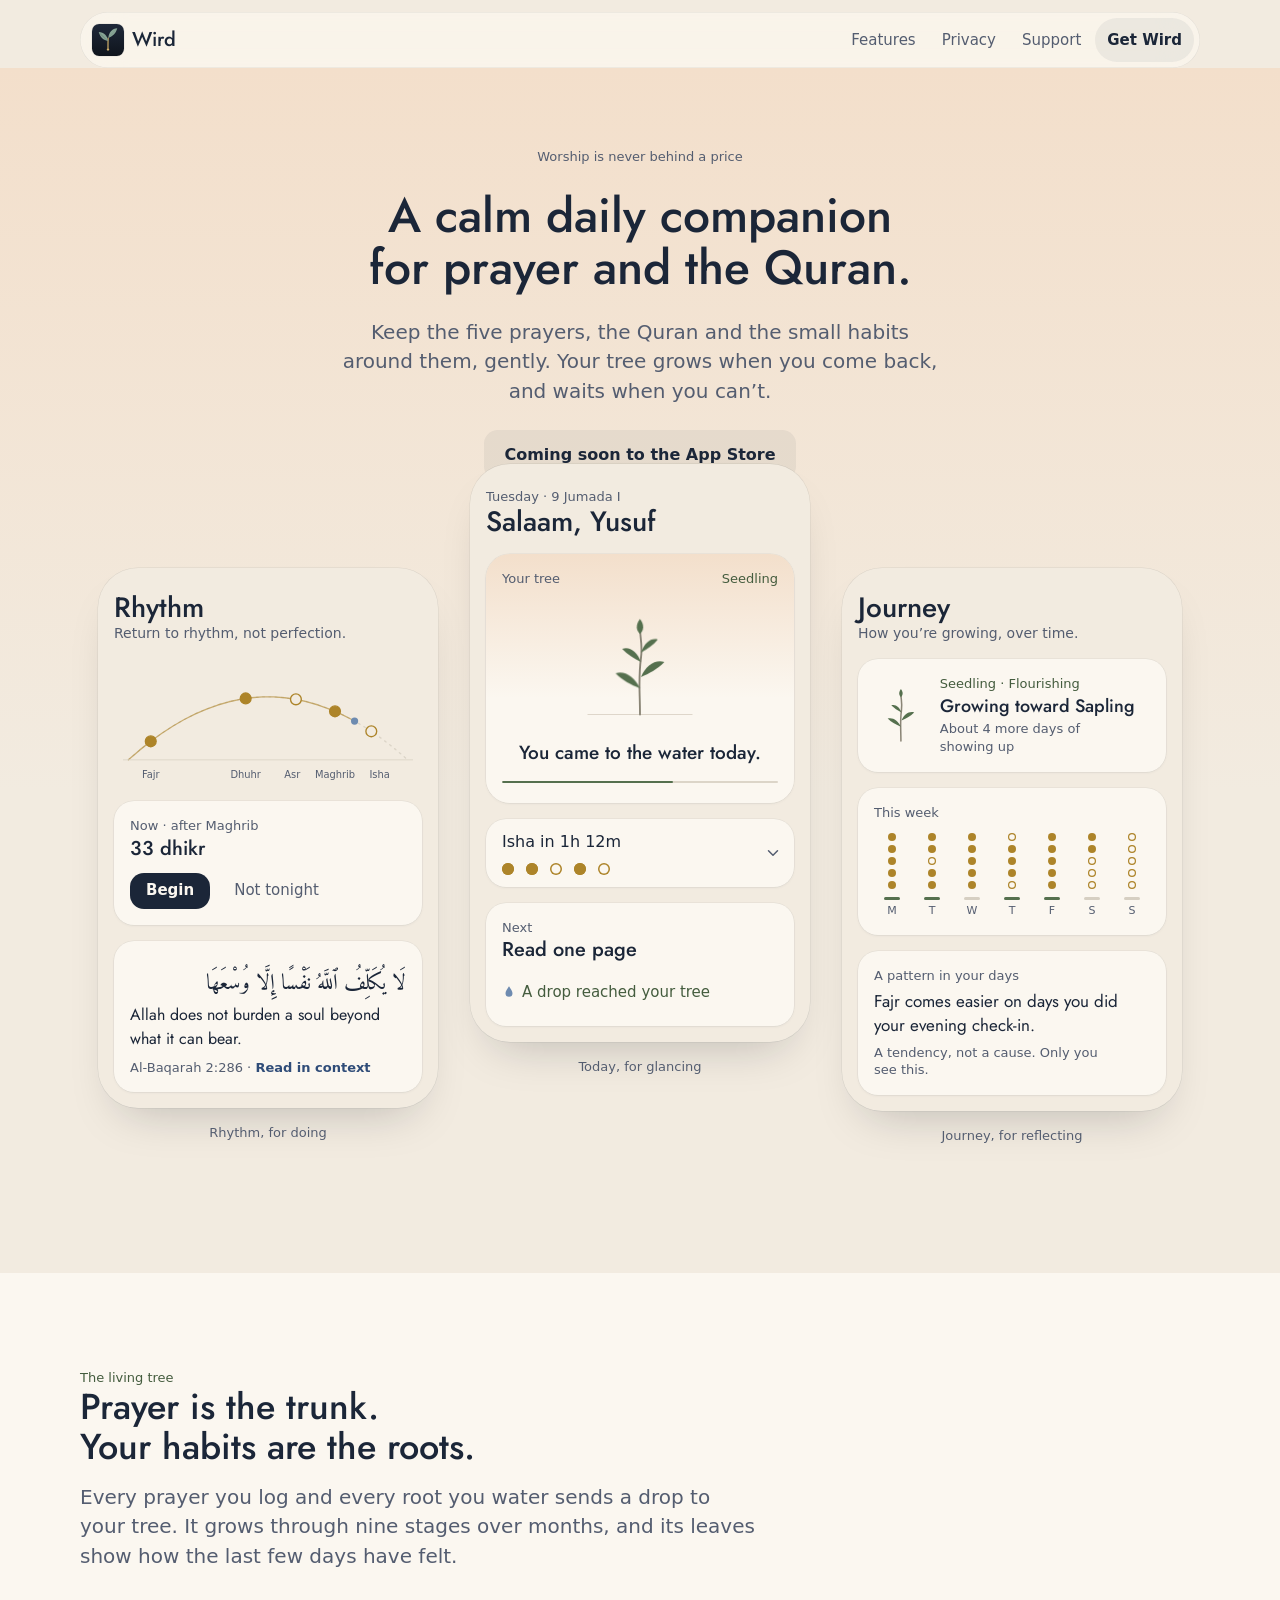
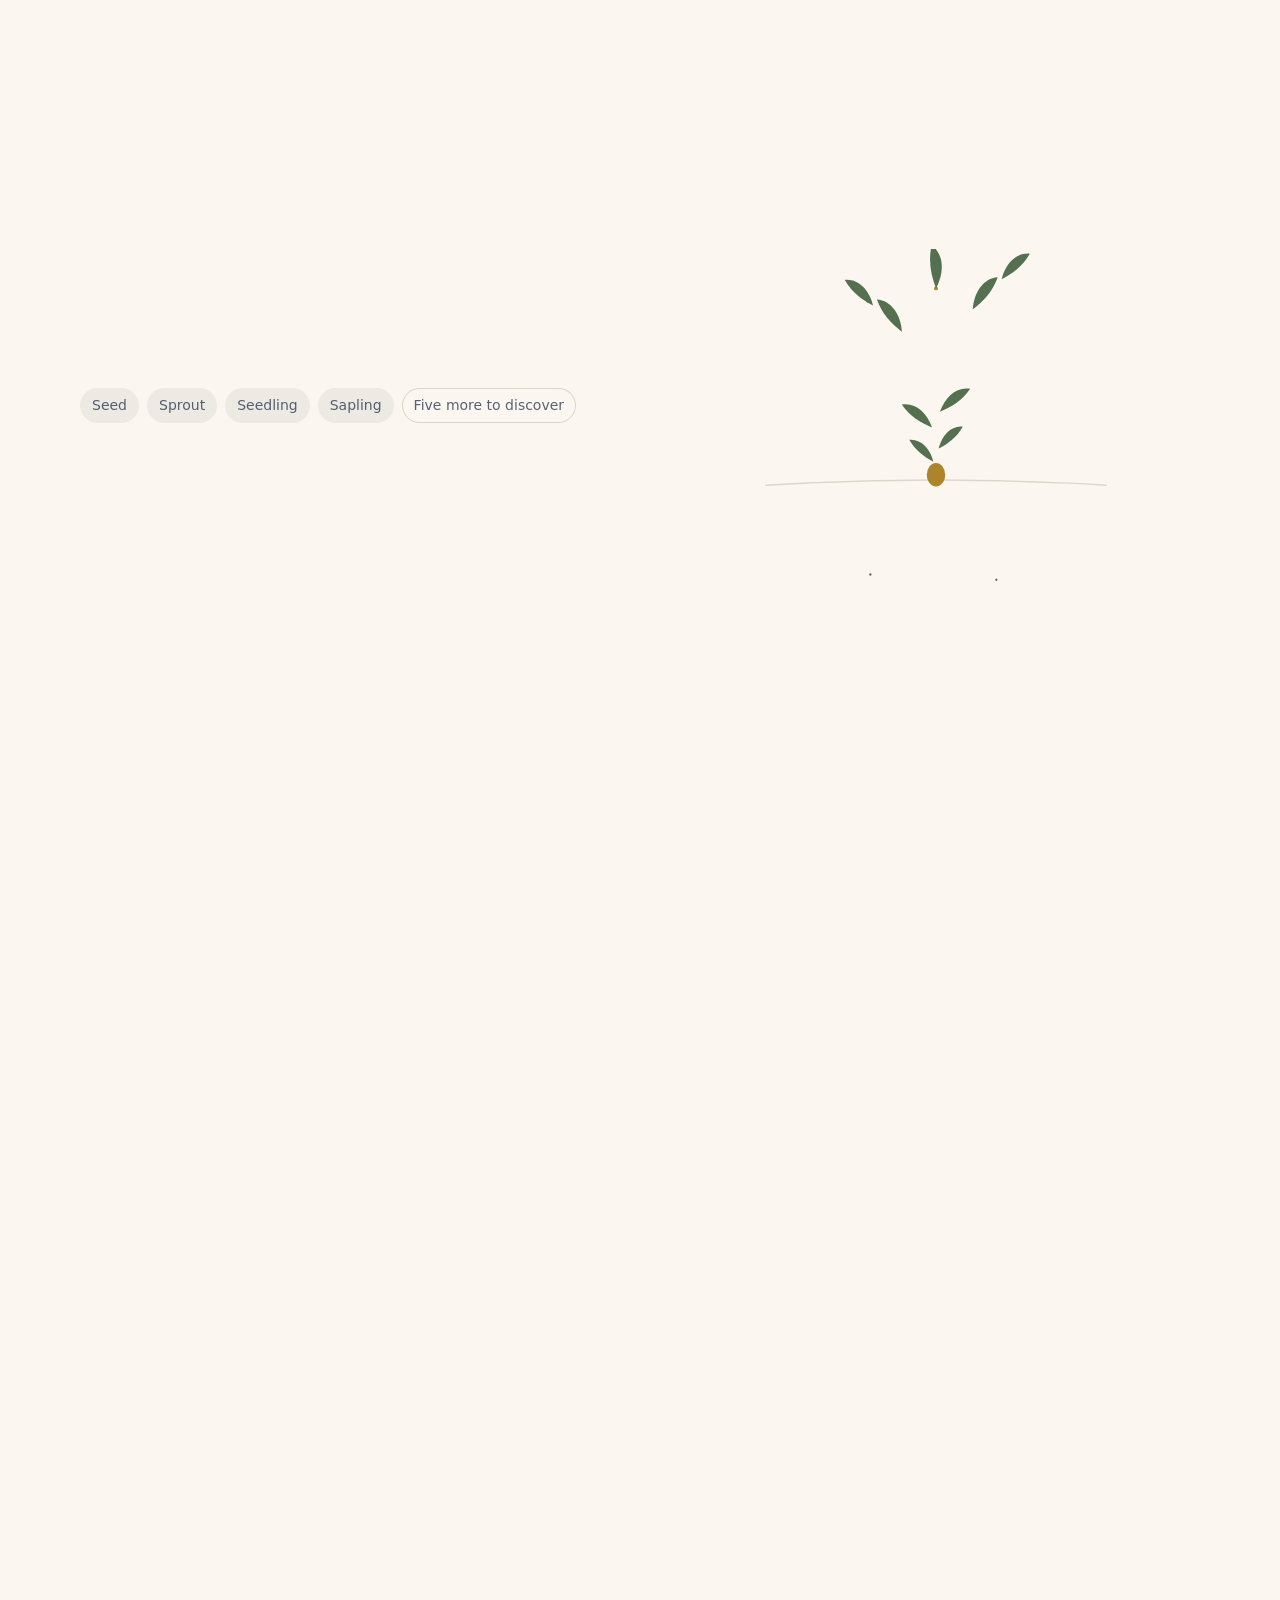
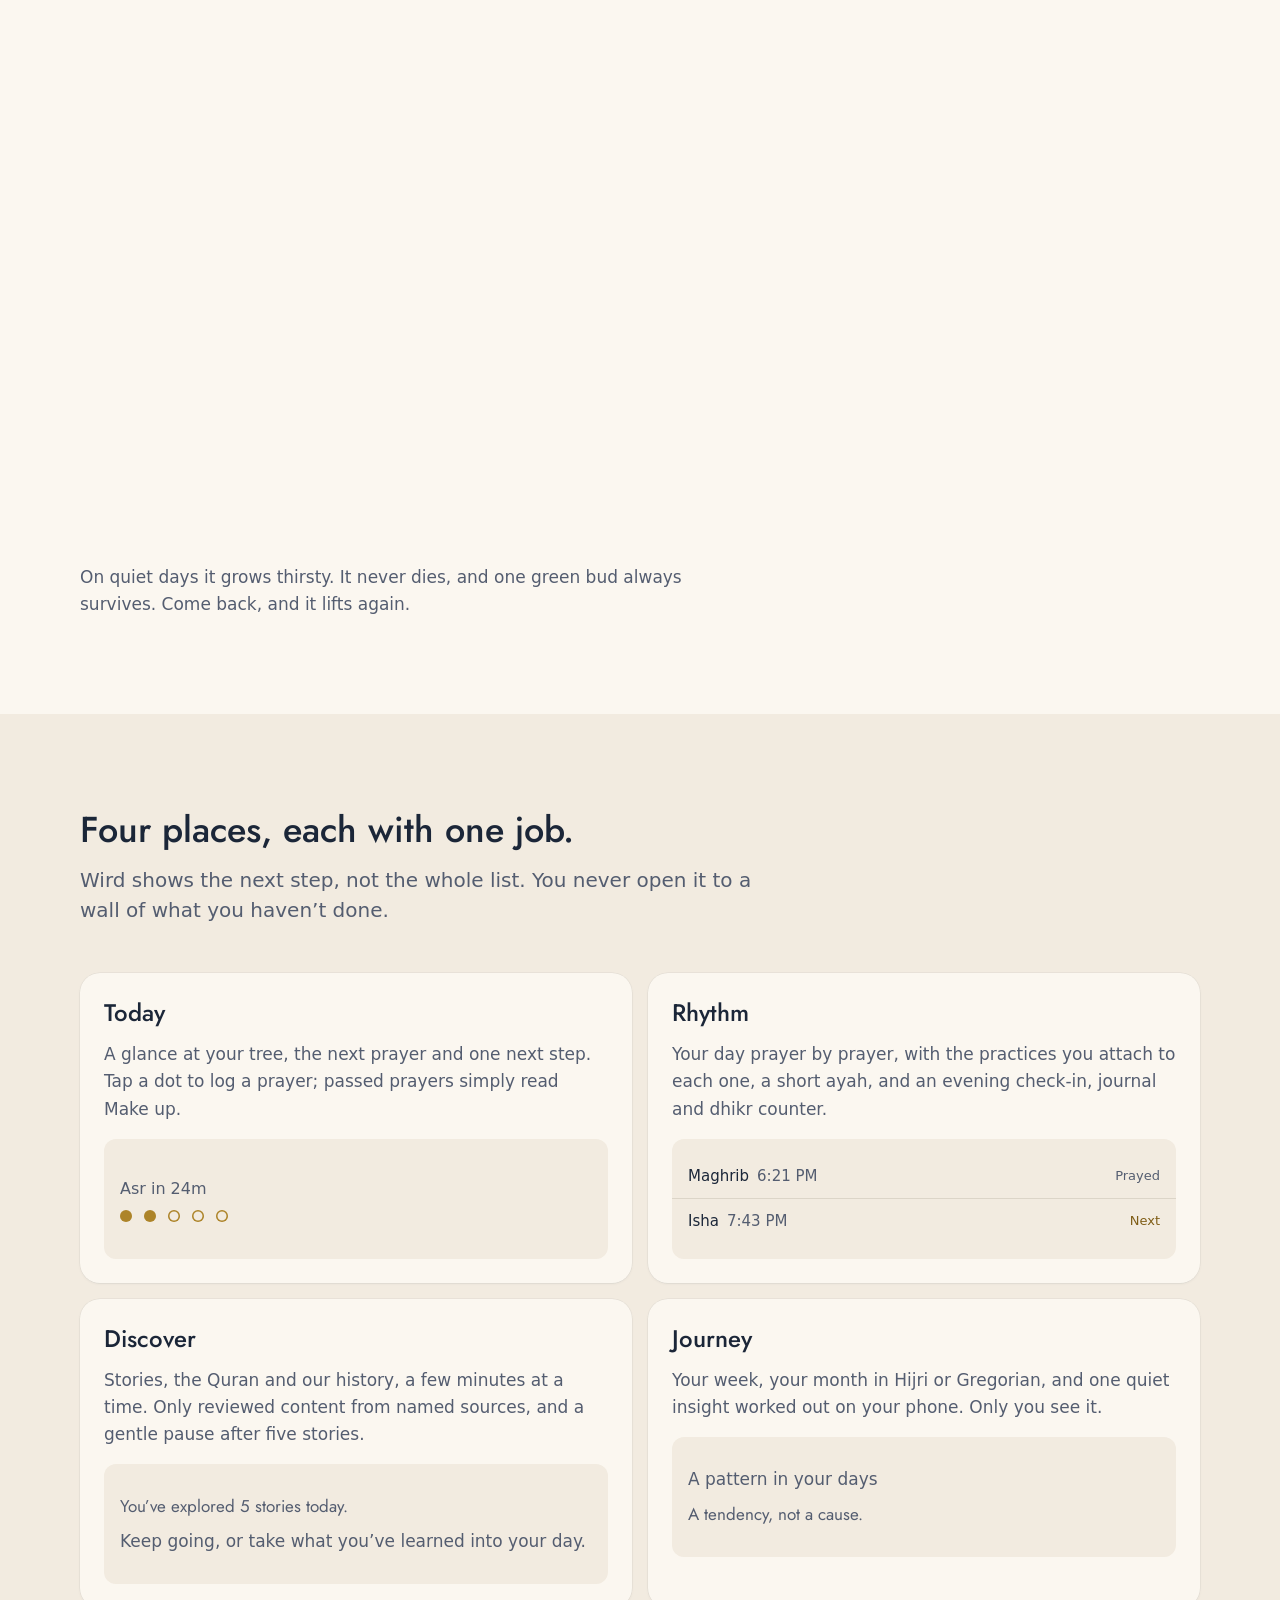
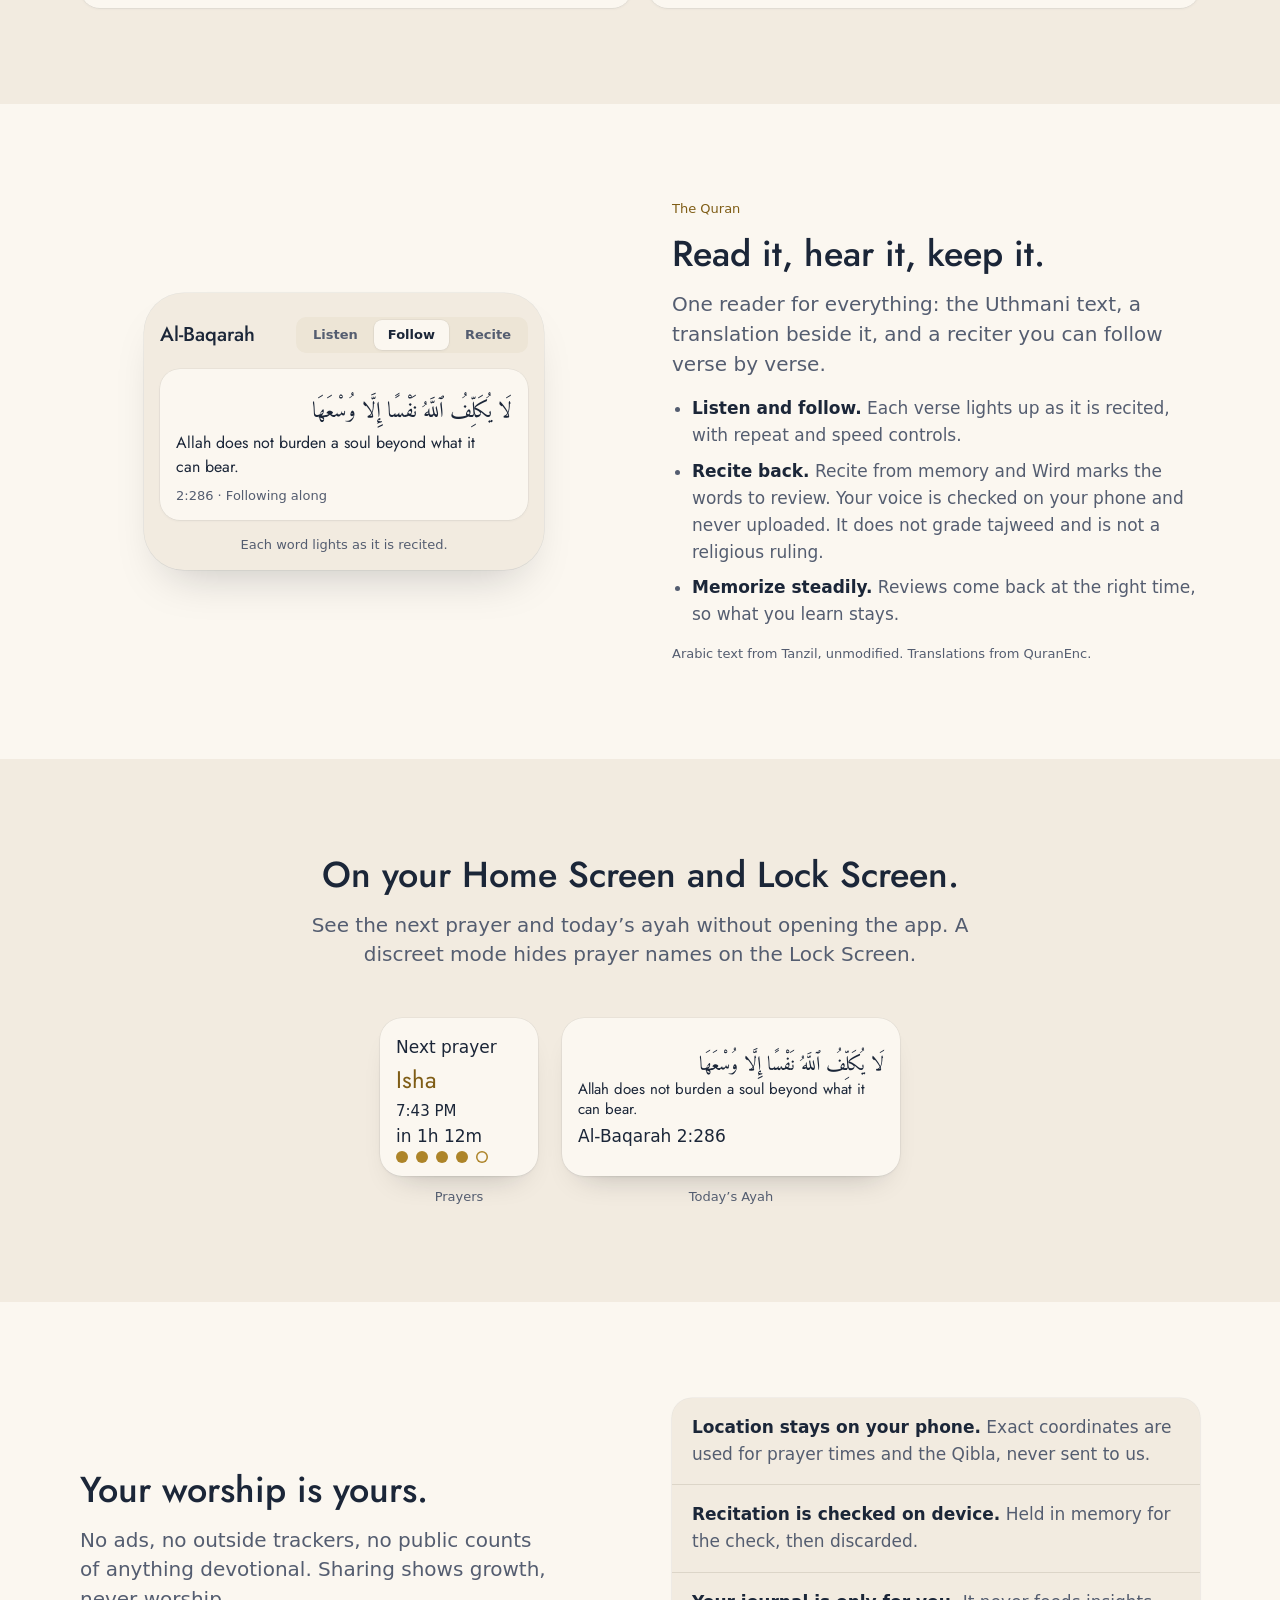
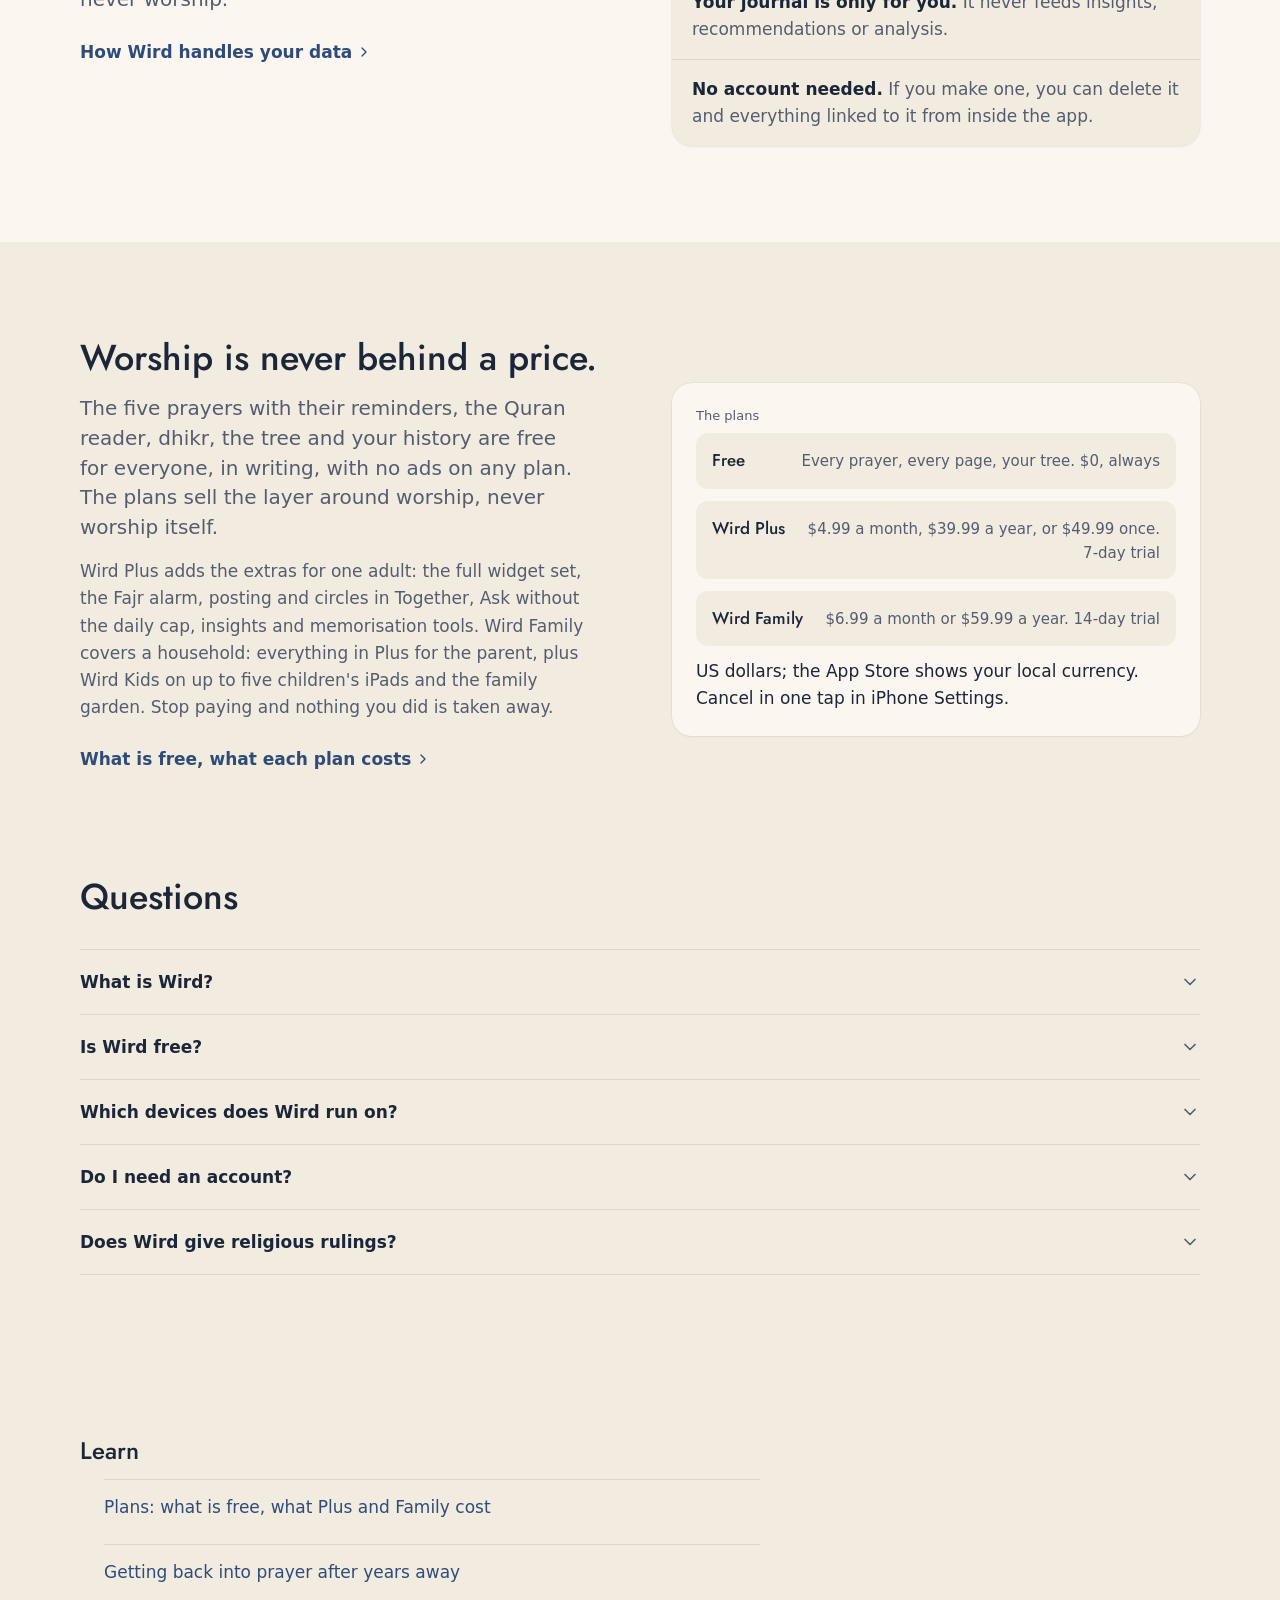
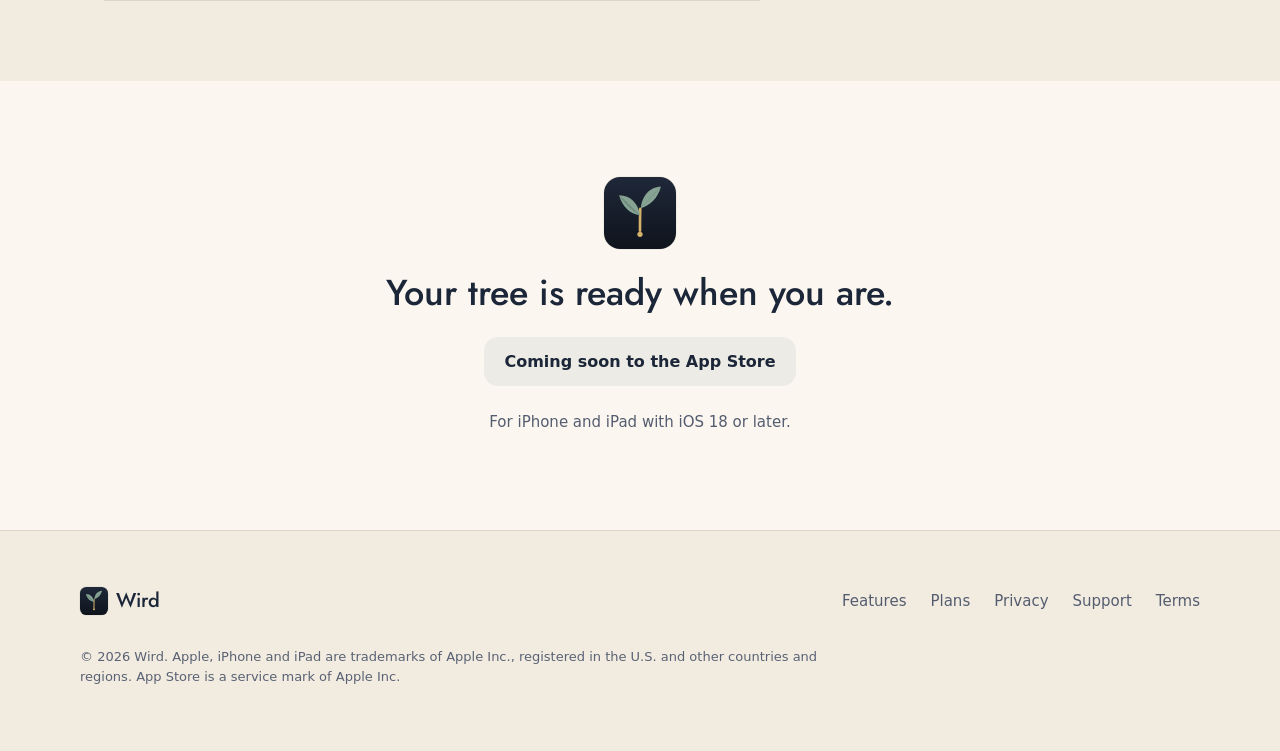
==== commit 74254f6f: "Merge pull request #6 from Aaraouf/claude/remove-competitors Remove every competitor name from the s" ====
--- a/index.html
+++ b/index.html
@@ -4,7 +4,7 @@
 <meta charset="utf-8">
 <meta name="viewport" content="width=device-width, initial-scale=1, viewport-fit=cover">
 <title>Wird · A calm daily companion for prayer and the Quran</title>
-<meta name="description" content="Wird helps you keep the five prayers, the Quran and small daily habits, gently. A living tree grows when you come back and rests when you can’t. Your worship is free, always.">
+<meta name="description" content="Wird helps you keep the five prayers, the Quran and small daily habits, gently. A living tree grows when you come back and rests when you can’t. Worship is free for everyone; Wird Plus and Wird Family add the layer around it.">
 <meta name="color-scheme" content="light dark">
 <meta name="theme-color" content="#f2ebe0" media="(prefers-color-scheme: light)">
 <meta name="theme-color" content="#0f141c" media="(prefers-color-scheme: dark)">
@@ -130,7 +130,7 @@
    "name": "What is Wird?",
    "acceptedAnswer": {
     "@type": "Answer",
-    "text": "A calm daily companion for the five prayers, the Quran and the small habits around them. Every prayer you log sends a drop of water to a tree that grows over months. On quiet days it waits for you. It never dies, and nothing turns red."
+    "text": "Wird is a calm daily companion for the five prayers, the Quran and small daily habits, for iPhone and iPad. Every prayer you log sends a drop of water to a tree that grows over months. On quiet days it waits for you. It never dies, and nothing turns red."
    }
   },
   {
@@ -138,7 +138,7 @@
    "name": "Is Wird free?",
    "acceptedAnswer": {
     "@type": "Answer",
-    "text": "Yes, for everything that is worship: the five prayers and their reminders, the Quran, dhikr and your tree, with no ads. Wird Plus and Wird Family add a little more, for you or your family. See the plans."
+    "text": "Everything that is worship is free for everyone: the five prayers with their reminders, the Quran reader, dhikr, the tree and your history, with no ads on any plan. Wird Plus ($4.99 a month, $39.99 a year, or $49.99 once) adds the extras for one adult. Wird Family ($6.99 a month or $59.99 a year, with a 14-day trial) covers a household with up to five children's iPads. Nothing is taken away if you stop paying."
    }
   },
   {
@@ -146,7 +146,7 @@
    "name": "Which devices does Wird run on?",
    "acceptedAnswer": {
     "@type": "Answer",
-    "text": "iPhone and iPad with iOS 18 or later. Wird is coming to the App Store."
+    "text": "iPhone and iPad with iOS 18 or later. Wird Kids, the companion for children, runs on iPad. Wird is coming to the App Store."
    }
   },
   {
@@ -154,7 +154,7 @@
    "name": "Do I need an account?",
    "acceptedAnswer": {
     "@type": "Answer",
-    "text": "No. Without one, everything stays on your device. With one, your records sync between devices, and you can delete it, with everything linked to it, from inside the app."
+    "text": "No. Without an account, everything stays on your device. An account lets your records sync between devices, and you can delete it, with everything linked to it, from inside the app."
    }
   },
   {
@@ -162,7 +162,7 @@
    "name": "Does Wird give religious rulings?",
    "acceptedAnswer": {
     "@type": "Answer",
-    "text": "No. Wird shows the Quran and hadith with their sources, and leaves rulings to scholars you trust."
+    "text": "No. Ask quotes the Quran and hadith from Sahih al-Bukhari and Sahih Muslim word for word, with the reference, and never speaks for them. For rulings, ask a qualified scholar."
    }
   }
  ]
@@ -285,7 +285,7 @@
 
   <section class="hero" aria-labelledby="hero-title">
     <div class="wrap hero__copy">
-      <p class="label reveal reveal--blur">For iPhone and iPad</p>
+      <p class="label reveal reveal--blur">Worship is never behind a price</p>
       <h1 id="hero-title" class="display reveal reveal--blur" style="--delay:100ms">A calm daily companion<br> for prayer and the Quran.</h1>
       <p class="lede reveal reveal--blur" style="--delay:220ms">Keep the five prayers, the Quran and the small habits around them, gently. Your tree grows when you come back, and waits when you can’t.</p>
       <div class="store reveal reveal--blur" style="--delay:340ms" data-store>
@@ -576,18 +576,20 @@
     <div class="wrap split">
       <div class="split__copy reveal">
         <h2 id="plans-title" class="title">Worship is never behind a price.</h2>
-        <p class="lede">Your prayers, the Quran, dhikr and your tree are free for everyone, with no ads. The plans add a little more around them, for you or for your whole family.</p>
-        <a class="text-link" href="learn/plans/">See the plans
+        <p class="lede">The five prayers with their reminders, the Quran reader, dhikr, the tree and your history are free for everyone, in writing, with no ads on any plan. The plans sell the layer around worship, never worship itself.</p>
+        <p class="secondary">Wird Plus adds the extras for one adult: the full widget set, the Fajr alarm, posting and circles in Together, Ask without the daily cap, insights and memorisation tools. Wird Family covers a household: everything in Plus for the parent, plus Wird Kids on up to five children's iPads and the family garden. Stop paying and nothing you did is taken away.</p>
+        <a class="text-link" href="learn/plans/">What is free, what each plan costs
           <svg width="16" height="16" viewBox="0 0 24 24" fill="none" stroke="currentColor" stroke-width="2" stroke-linecap="round" stroke-linejoin="round" aria-hidden="true"><path d="M9 6l6 6-6 6"/></svg>
         </a>
       </div>
       <div class="card card--pad reveal" style="--delay:150ms">
-        <ul class="plans" style="padding:0" data-stagger>
-          <li><strong>Free</strong><span>Every prayer, every page, your tree</span></li>
-          <li><strong>Wird Plus</strong><span>$4.99 a month or $39.99 a year</span></li>
-          <li><strong>Wird Family</strong><span>$6.99 a month or $59.99 a year</span></li>
+        <p class="label">The plans</p>
+        <ul class="plans" style="padding:0">
+          <li><strong>Free</strong><span>Every prayer, every page, your tree. $0, always</span></li>
+          <li><strong>Wird Plus</strong><span>$4.99 a month, $39.99 a year, or $49.99 once. 7-day trial</span></li>
+          <li><strong>Wird Family</strong><span>$6.99 a month or $59.99 a year. 14-day trial</span></li>
         </ul>
-        <p class="meta" style="margin-top:12px">Cancel any time. Nothing you did is ever taken away.</p>
+        <p class="meta" style="margin-top:12px">US dollars; the App Store shows your local currency. Cancel in one tap in iPhone Settings.</p>
       </div>
     </div>
   </section>
@@ -598,36 +600,36 @@
       <div class="faq reveal">
         <details>
           <summary>What is Wird?<svg width="20" height="20" viewBox="0 0 24 24" fill="none" stroke="currentColor" stroke-width="2" stroke-linecap="round" stroke-linejoin="round" aria-hidden="true"><path d="M6 9l6 6 6-6"/></svg></summary>
-          <div><p>A calm daily companion for the five prayers, the Quran and the small habits around them. Every prayer you log sends a drop of water to a tree that grows over months. On quiet days it waits for you. It never dies, and nothing turns red.</p></div>
+          <div><p>Wird is a calm daily companion for the five prayers, the Quran and small daily habits, for iPhone and iPad. Every prayer you log sends a drop of water to a tree that grows over months. On quiet days it waits for you. It never dies, and nothing turns red.</p></div>
         </details>
         <details>
           <summary>Is Wird free?<svg width="20" height="20" viewBox="0 0 24 24" fill="none" stroke="currentColor" stroke-width="2" stroke-linecap="round" stroke-linejoin="round" aria-hidden="true"><path d="M6 9l6 6 6-6"/></svg></summary>
-          <div><p>Yes, for everything that is worship: the five prayers and their reminders, the Quran, dhikr and your tree, with no ads. Wird Plus and Wird Family add a little more, for you or your family. <a href="learn/plans/">See the plans.</a></p></div>
+          <div><p>Everything that is worship is free for everyone: the five prayers with their reminders, the Quran reader, dhikr, the tree and your history, with no ads on any plan. Wird Plus ($4.99 a month, $39.99 a year, or $49.99 once) adds the extras for one adult. Wird Family ($6.99 a month or $59.99 a year, with a 14-day trial) covers a household with up to five children's iPads. Nothing is taken away if you stop paying.</p></div>
         </details>
         <details>
           <summary>Which devices does Wird run on?<svg width="20" height="20" viewBox="0 0 24 24" fill="none" stroke="currentColor" stroke-width="2" stroke-linecap="round" stroke-linejoin="round" aria-hidden="true"><path d="M6 9l6 6 6-6"/></svg></summary>
-          <div><p>iPhone and iPad with iOS 18 or later. Wird is coming to the App Store.</p></div>
+          <div><p>iPhone and iPad with iOS 18 or later. Wird Kids, the companion for children, runs on iPad. Wird is coming to the App Store.</p></div>
         </details>
         <details>
           <summary>Do I need an account?<svg width="20" height="20" viewBox="0 0 24 24" fill="none" stroke="currentColor" stroke-width="2" stroke-linecap="round" stroke-linejoin="round" aria-hidden="true"><path d="M6 9l6 6 6-6"/></svg></summary>
-          <div><p>No. Without one, everything stays on your device. With one, your records sync between devices, and you can delete it, with everything linked to it, from inside the app.</p></div>
+          <div><p>No. Without an account, everything stays on your device. An account lets your records sync between devices, and you can delete it, with everything linked to it, from inside the app.</p></div>
         </details>
         <details>
           <summary>Does Wird give religious rulings?<svg width="20" height="20" viewBox="0 0 24 24" fill="none" stroke="currentColor" stroke-width="2" stroke-linecap="round" stroke-linejoin="round" aria-hidden="true"><path d="M6 9l6 6 6-6"/></svg></summary>
-          <div><p>No. Wird shows the Quran and hadith with their sources, and leaves rulings to scholars you trust.</p></div>
+          <div><p>No. Ask quotes the Quran and hadith from Sahih al-Bukhari and Sahih Muslim word for word, with the reference, and never speaks for them. For rulings, ask a qualified scholar.</p></div>
         </details>
       </div>
     </div>
   </section>
 
-  <section class="section section--tight" aria-labelledby="invite-title">
+  <section class="section section--tight" aria-labelledby="learn-title">
     <div class="wrap">
-      <div class="prose reveal">
-        <h2 id="invite-title" class="heading" style="margin-top:0">Been away for a while?</h2>
-        <p class="secondary">A short, gentle note on coming back to prayer, one prayer at a time.</p>
-        <a class="text-link" href="guides/getting-back-into-prayer-after-years-away/">Read it
-          <svg width="16" height="16" viewBox="0 0 24 24" fill="none" stroke="currentColor" stroke-width="2" stroke-linecap="round" stroke-linejoin="round" aria-hidden="true"><path d="M9 6l6 6-6 6"/></svg>
-        </a>
+      <div class="prose">
+        <h2 id="learn-title" class="heading" style="margin-top:0">Learn</h2>
+        <ul class="learn-list reveal">
+          <li><a href="learn/plans/">Plans: what is free, what Plus and Family cost</a></li>
+          <li><a href="guides/getting-back-into-prayer-after-years-away/">Getting back into prayer after years away</a></li>
+        </ul>
       </div>
     </div>
   </section>
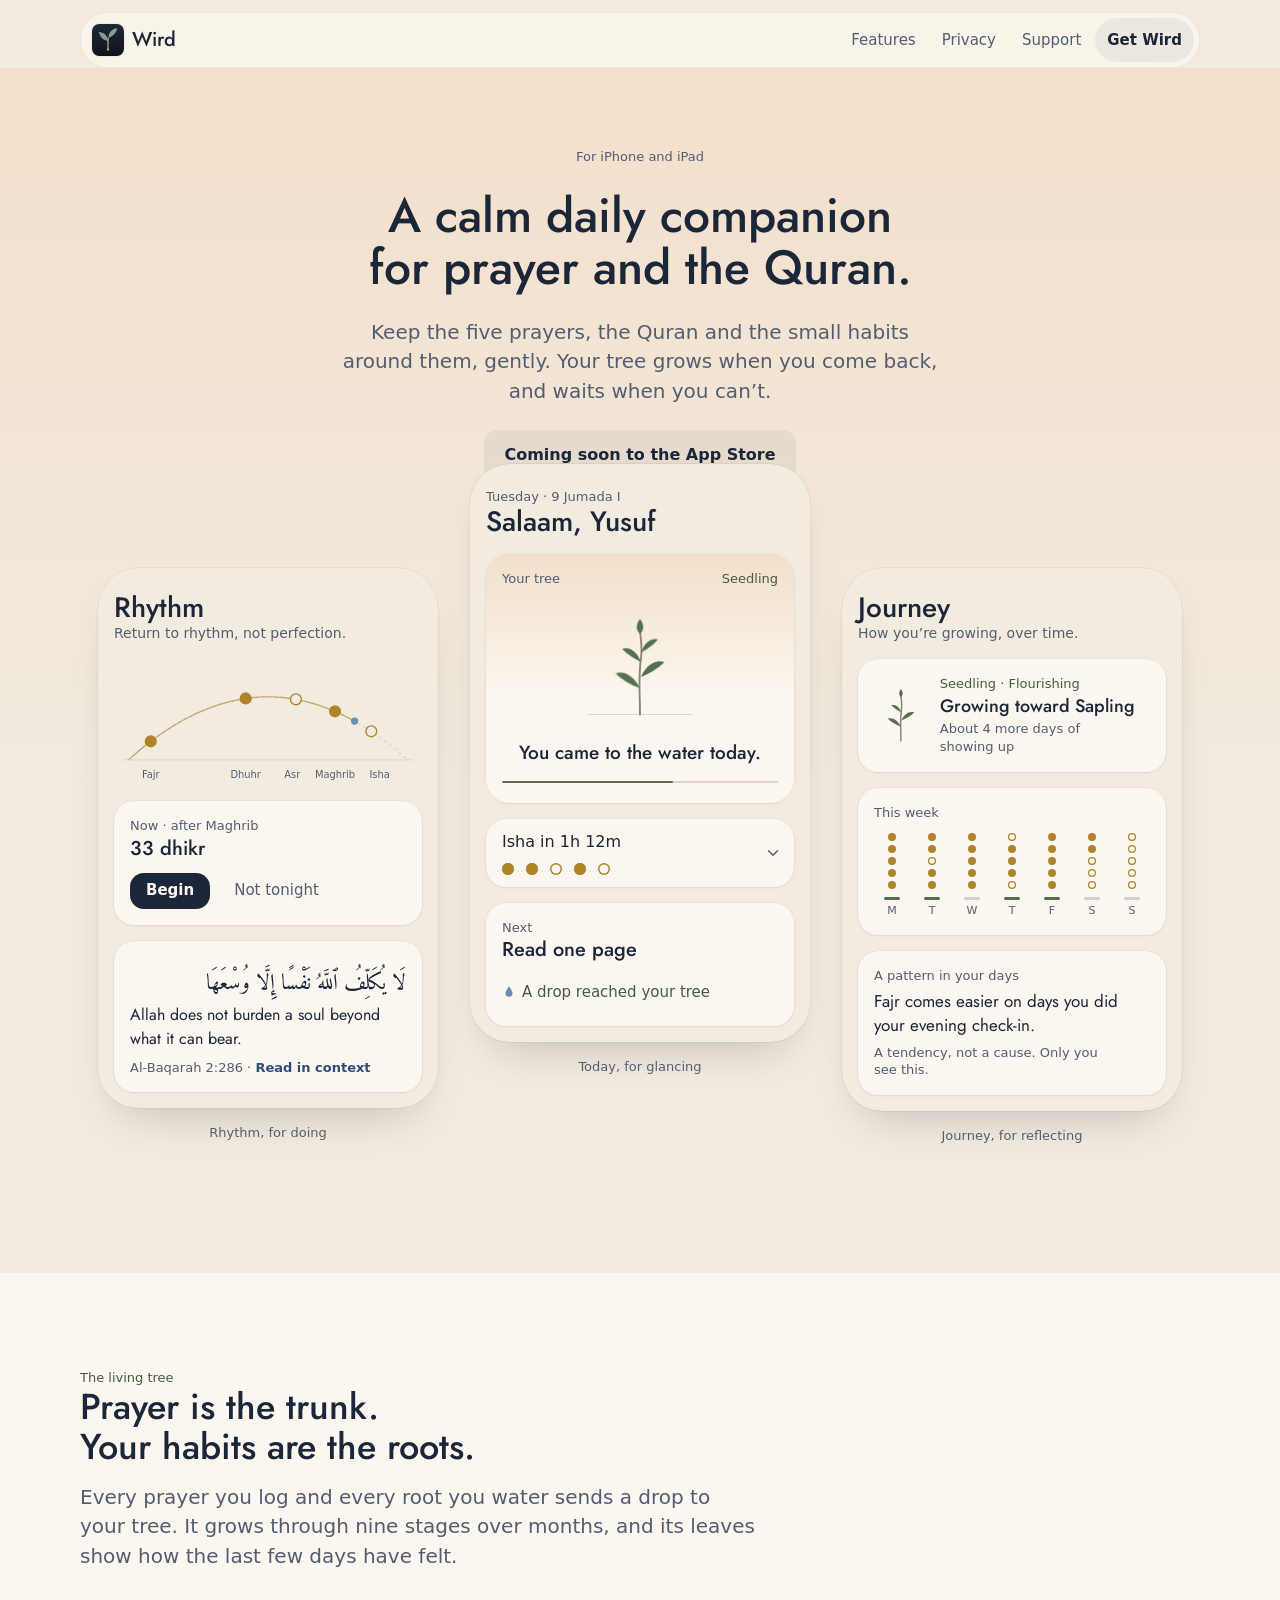
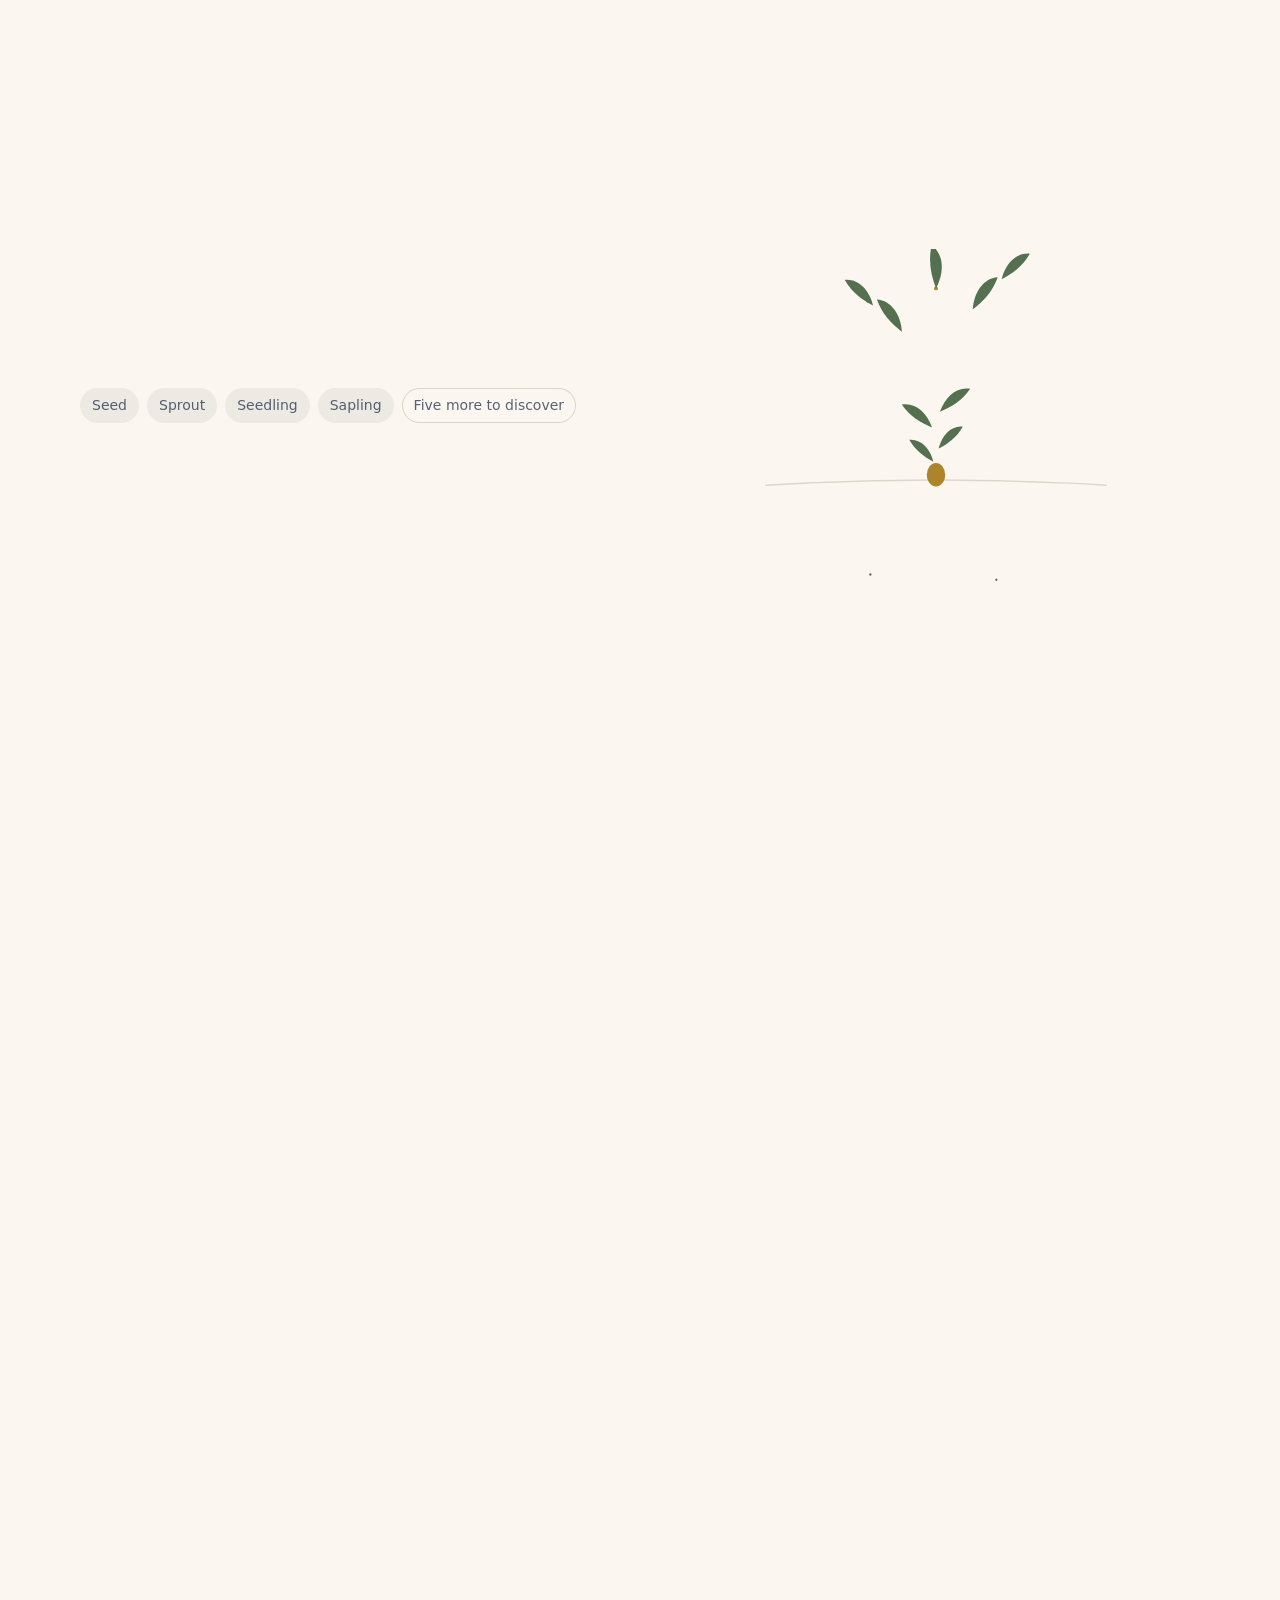
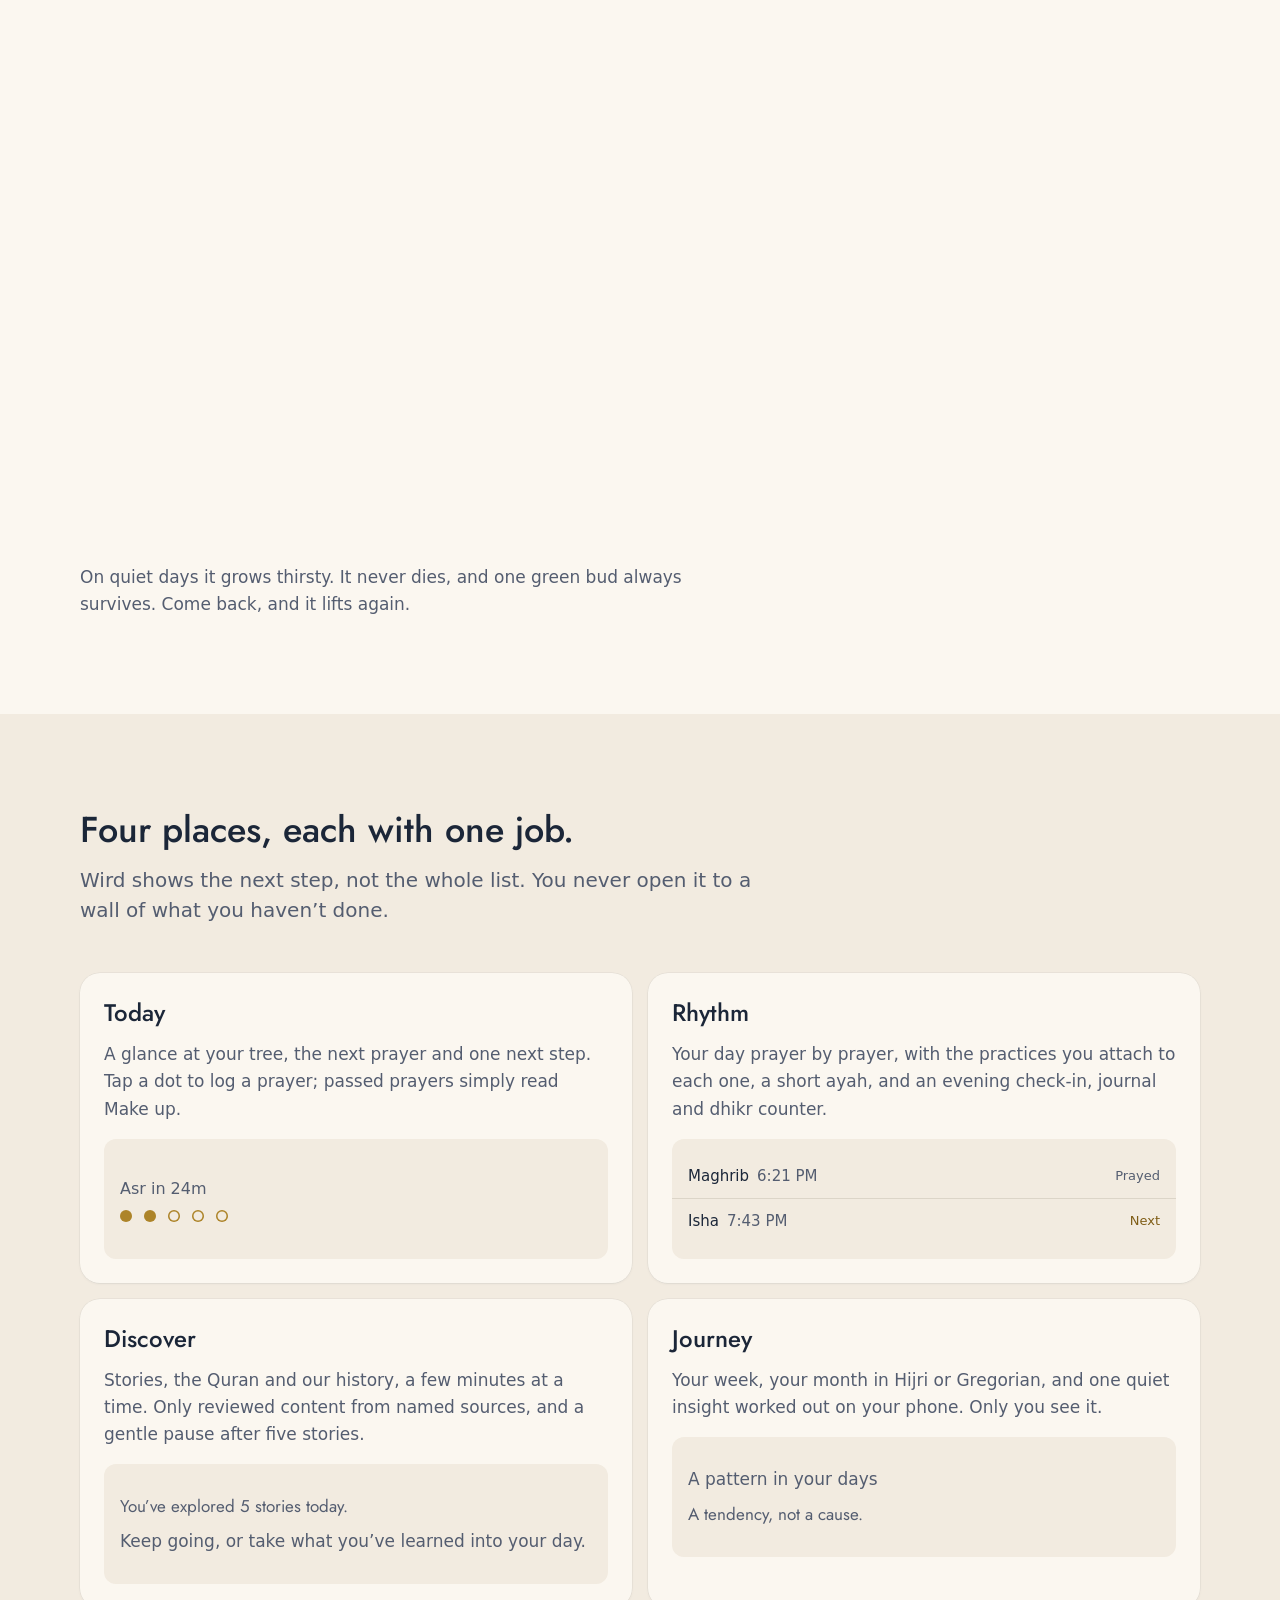
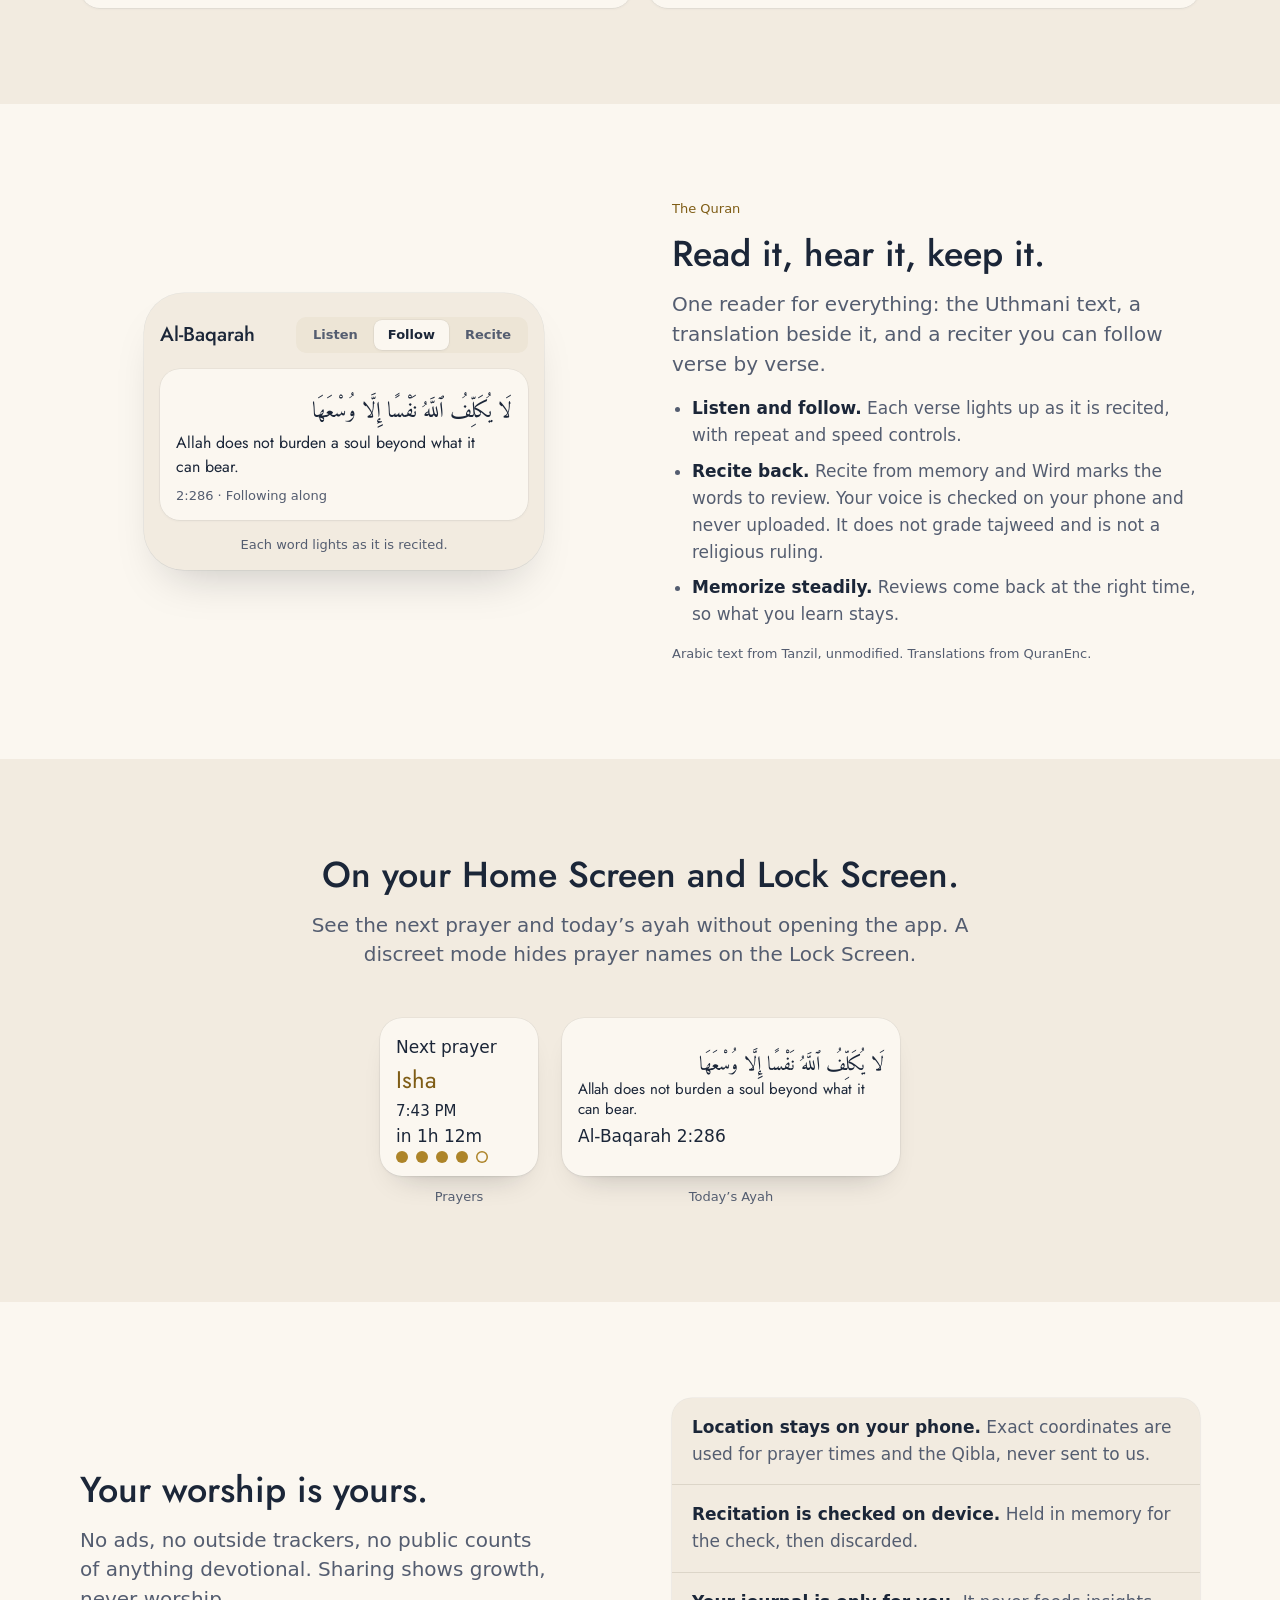
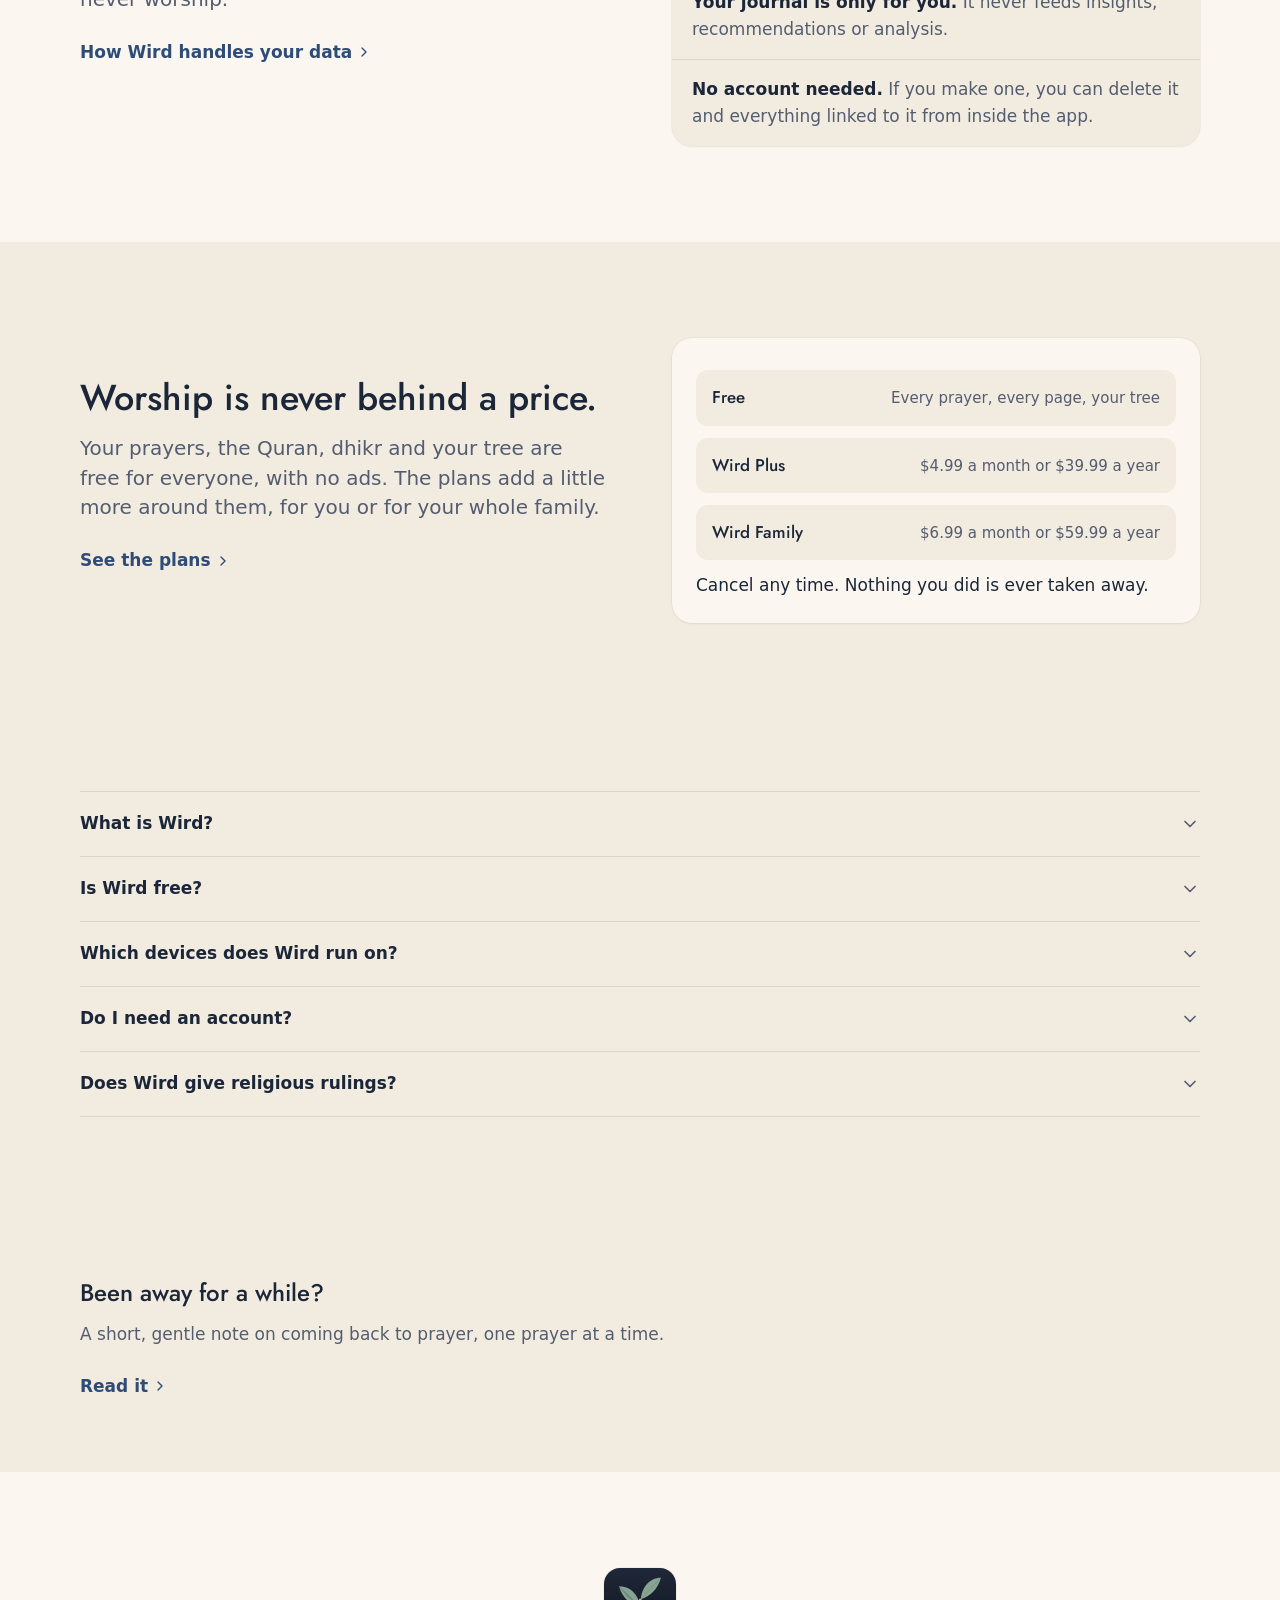
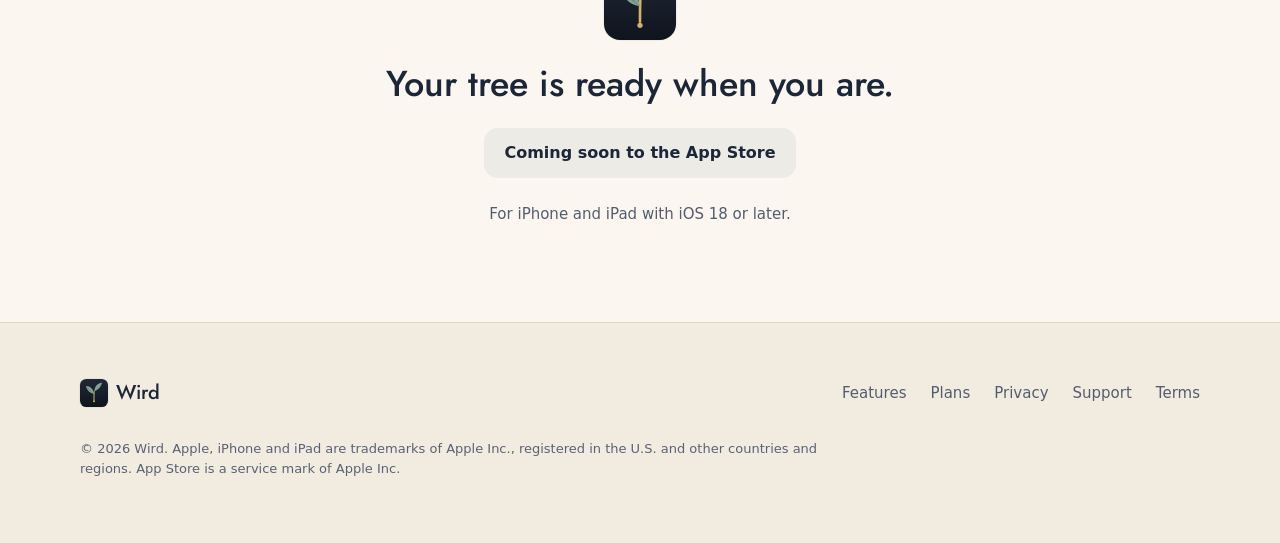
==== commit d451a03e: "Merge pull request #7 from Aaraouf/claude/calm-copy-motion Calmer copy and gentler motion across the" ====
--- a/index.html
+++ b/index.html
@@ -4,7 +4,7 @@
 <meta charset="utf-8">
 <meta name="viewport" content="width=device-width, initial-scale=1, viewport-fit=cover">
 <title>Wird · A calm daily companion for prayer and the Quran</title>
-<meta name="description" content="Wird helps you keep the five prayers, the Quran and small daily habits, gently. A living tree grows when you come back and rests when you can’t. Worship is free for everyone; Wird Plus and Wird Family add the layer around it.">
+<meta name="description" content="Wird helps you keep the five prayers, the Quran and small daily habits, gently. A living tree grows when you come back and rests when you can’t. Your worship is free, always.">
 <meta name="color-scheme" content="light dark">
 <meta name="theme-color" content="#f2ebe0" media="(prefers-color-scheme: light)">
 <meta name="theme-color" content="#0f141c" media="(prefers-color-scheme: dark)">
@@ -130,7 +130,7 @@
    "name": "What is Wird?",
    "acceptedAnswer": {
     "@type": "Answer",
-    "text": "Wird is a calm daily companion for the five prayers, the Quran and small daily habits, for iPhone and iPad. Every prayer you log sends a drop of water to a tree that grows over months. On quiet days it waits for you. It never dies, and nothing turns red."
+    "text": "A calm daily companion for the five prayers, the Quran and the small habits around them. Every prayer you log sends a drop of water to a tree that grows over months. On quiet days it waits for you. It never dies, and nothing turns red."
    }
   },
   {
@@ -138,7 +138,7 @@
    "name": "Is Wird free?",
    "acceptedAnswer": {
     "@type": "Answer",
-    "text": "Everything that is worship is free for everyone: the five prayers with their reminders, the Quran reader, dhikr, the tree and your history, with no ads on any plan. Wird Plus ($4.99 a month, $39.99 a year, or $49.99 once) adds the extras for one adult. Wird Family ($6.99 a month or $59.99 a year, with a 14-day trial) covers a household with up to five children's iPads. Nothing is taken away if you stop paying."
+    "text": "Yes, for everything that is worship: the five prayers and their reminders, the Quran, dhikr and your tree, with no ads. Wird Plus and Wird Family add a little more, for you or your family. See the plans."
    }
   },
   {
@@ -146,7 +146,7 @@
    "name": "Which devices does Wird run on?",
    "acceptedAnswer": {
     "@type": "Answer",
-    "text": "iPhone and iPad with iOS 18 or later. Wird Kids, the companion for children, runs on iPad. Wird is coming to the App Store."
+    "text": "iPhone and iPad with iOS 18 or later. Wird is coming to the App Store."
    }
   },
   {
@@ -154,7 +154,7 @@
    "name": "Do I need an account?",
    "acceptedAnswer": {
     "@type": "Answer",
-    "text": "No. Without an account, everything stays on your device. An account lets your records sync between devices, and you can delete it, with everything linked to it, from inside the app."
+    "text": "No. Without one, everything stays on your device. With one, your records sync between devices, and you can delete it, with everything linked to it, from inside the app."
    }
   },
   {
@@ -162,7 +162,7 @@
    "name": "Does Wird give religious rulings?",
    "acceptedAnswer": {
     "@type": "Answer",
-    "text": "No. Ask quotes the Quran and hadith from Sahih al-Bukhari and Sahih Muslim word for word, with the reference, and never speaks for them. For rulings, ask a qualified scholar."
+    "text": "No. Wird shows the Quran and hadith with their sources, and leaves rulings to scholars you trust."
    }
   }
  ]
@@ -285,7 +285,7 @@
 
   <section class="hero" aria-labelledby="hero-title">
     <div class="wrap hero__copy">
-      <p class="label reveal reveal--blur">Worship is never behind a price</p>
+      <p class="label reveal reveal--blur">For iPhone and iPad</p>
       <h1 id="hero-title" class="display reveal reveal--blur" style="--delay:100ms">A calm daily companion<br> for prayer and the Quran.</h1>
       <p class="lede reveal reveal--blur" style="--delay:220ms">Keep the five prayers, the Quran and the small habits around them, gently. Your tree grows when you come back, and waits when you can’t.</p>
       <div class="store reveal reveal--blur" style="--delay:340ms" data-store>
@@ -576,20 +576,18 @@
     <div class="wrap split">
       <div class="split__copy reveal">
         <h2 id="plans-title" class="title">Worship is never behind a price.</h2>
-        <p class="lede">The five prayers with their reminders, the Quran reader, dhikr, the tree and your history are free for everyone, in writing, with no ads on any plan. The plans sell the layer around worship, never worship itself.</p>
-        <p class="secondary">Wird Plus adds the extras for one adult: the full widget set, the Fajr alarm, posting and circles in Together, Ask without the daily cap, insights and memorisation tools. Wird Family covers a household: everything in Plus for the parent, plus Wird Kids on up to five children's iPads and the family garden. Stop paying and nothing you did is taken away.</p>
-        <a class="text-link" href="learn/plans/">What is free, what each plan costs
+        <p class="lede">Your prayers, the Quran, dhikr and your tree are free for everyone, with no ads. The plans add a little more around them, for you or for your whole family.</p>
+        <a class="text-link" href="learn/plans/">See the plans
           <svg width="16" height="16" viewBox="0 0 24 24" fill="none" stroke="currentColor" stroke-width="2" stroke-linecap="round" stroke-linejoin="round" aria-hidden="true"><path d="M9 6l6 6-6 6"/></svg>
         </a>
       </div>
       <div class="card card--pad reveal" style="--delay:150ms">
-        <p class="label">The plans</p>
-        <ul class="plans" style="padding:0">
-          <li><strong>Free</strong><span>Every prayer, every page, your tree. $0, always</span></li>
-          <li><strong>Wird Plus</strong><span>$4.99 a month, $39.99 a year, or $49.99 once. 7-day trial</span></li>
-          <li><strong>Wird Family</strong><span>$6.99 a month or $59.99 a year. 14-day trial</span></li>
+        <ul class="plans" style="padding:0" data-stagger>
+          <li><strong>Free</strong><span>Every prayer, every page, your tree</span></li>
+          <li><strong>Wird Plus</strong><span>$4.99 a month or $39.99 a year</span></li>
+          <li><strong>Wird Family</strong><span>$6.99 a month or $59.99 a year</span></li>
         </ul>
-        <p class="meta" style="margin-top:12px">US dollars; the App Store shows your local currency. Cancel in one tap in iPhone Settings.</p>
+        <p class="meta" style="margin-top:12px">Cancel any time. Nothing you did is ever taken away.</p>
       </div>
     </div>
   </section>
@@ -600,36 +598,36 @@
       <div class="faq reveal">
         <details>
           <summary>What is Wird?<svg width="20" height="20" viewBox="0 0 24 24" fill="none" stroke="currentColor" stroke-width="2" stroke-linecap="round" stroke-linejoin="round" aria-hidden="true"><path d="M6 9l6 6 6-6"/></svg></summary>
-          <div><p>Wird is a calm daily companion for the five prayers, the Quran and small daily habits, for iPhone and iPad. Every prayer you log sends a drop of water to a tree that grows over months. On quiet days it waits for you. It never dies, and nothing turns red.</p></div>
+          <div><p>A calm daily companion for the five prayers, the Quran and the small habits around them. Every prayer you log sends a drop of water to a tree that grows over months. On quiet days it waits for you. It never dies, and nothing turns red.</p></div>
         </details>
         <details>
           <summary>Is Wird free?<svg width="20" height="20" viewBox="0 0 24 24" fill="none" stroke="currentColor" stroke-width="2" stroke-linecap="round" stroke-linejoin="round" aria-hidden="true"><path d="M6 9l6 6 6-6"/></svg></summary>
-          <div><p>Everything that is worship is free for everyone: the five prayers with their reminders, the Quran reader, dhikr, the tree and your history, with no ads on any plan. Wird Plus ($4.99 a month, $39.99 a year, or $49.99 once) adds the extras for one adult. Wird Family ($6.99 a month or $59.99 a year, with a 14-day trial) covers a household with up to five children's iPads. Nothing is taken away if you stop paying.</p></div>
+          <div><p>Yes, for everything that is worship: the five prayers and their reminders, the Quran, dhikr and your tree, with no ads. Wird Plus and Wird Family add a little more, for you or your family. <a href="learn/plans/">See the plans.</a></p></div>
         </details>
         <details>
           <summary>Which devices does Wird run on?<svg width="20" height="20" viewBox="0 0 24 24" fill="none" stroke="currentColor" stroke-width="2" stroke-linecap="round" stroke-linejoin="round" aria-hidden="true"><path d="M6 9l6 6 6-6"/></svg></summary>
-          <div><p>iPhone and iPad with iOS 18 or later. Wird Kids, the companion for children, runs on iPad. Wird is coming to the App Store.</p></div>
+          <div><p>iPhone and iPad with iOS 18 or later. Wird is coming to the App Store.</p></div>
         </details>
         <details>
           <summary>Do I need an account?<svg width="20" height="20" viewBox="0 0 24 24" fill="none" stroke="currentColor" stroke-width="2" stroke-linecap="round" stroke-linejoin="round" aria-hidden="true"><path d="M6 9l6 6 6-6"/></svg></summary>
-          <div><p>No. Without an account, everything stays on your device. An account lets your records sync between devices, and you can delete it, with everything linked to it, from inside the app.</p></div>
+          <div><p>No. Without one, everything stays on your device. With one, your records sync between devices, and you can delete it, with everything linked to it, from inside the app.</p></div>
         </details>
         <details>
           <summary>Does Wird give religious rulings?<svg width="20" height="20" viewBox="0 0 24 24" fill="none" stroke="currentColor" stroke-width="2" stroke-linecap="round" stroke-linejoin="round" aria-hidden="true"><path d="M6 9l6 6 6-6"/></svg></summary>
-          <div><p>No. Ask quotes the Quran and hadith from Sahih al-Bukhari and Sahih Muslim word for word, with the reference, and never speaks for them. For rulings, ask a qualified scholar.</p></div>
+          <div><p>No. Wird shows the Quran and hadith with their sources, and leaves rulings to scholars you trust.</p></div>
         </details>
       </div>
     </div>
   </section>
 
-  <section class="section section--tight" aria-labelledby="learn-title">
+  <section class="section section--tight" aria-labelledby="invite-title">
     <div class="wrap">
-      <div class="prose">
-        <h2 id="learn-title" class="heading" style="margin-top:0">Learn</h2>
-        <ul class="learn-list reveal">
-          <li><a href="learn/plans/">Plans: what is free, what Plus and Family cost</a></li>
-          <li><a href="guides/getting-back-into-prayer-after-years-away/">Getting back into prayer after years away</a></li>
-        </ul>
+      <div class="prose reveal">
+        <h2 id="invite-title" class="heading" style="margin-top:0">Been away for a while?</h2>
+        <p class="secondary">A short, gentle note on coming back to prayer, one prayer at a time.</p>
+        <a class="text-link" href="guides/getting-back-into-prayer-after-years-away/">Read it
+          <svg width="16" height="16" viewBox="0 0 24 24" fill="none" stroke="currentColor" stroke-width="2" stroke-linecap="round" stroke-linejoin="round" aria-hidden="true"><path d="M9 6l6 6-6 6"/></svg>
+        </a>
       </div>
     </div>
   </section>
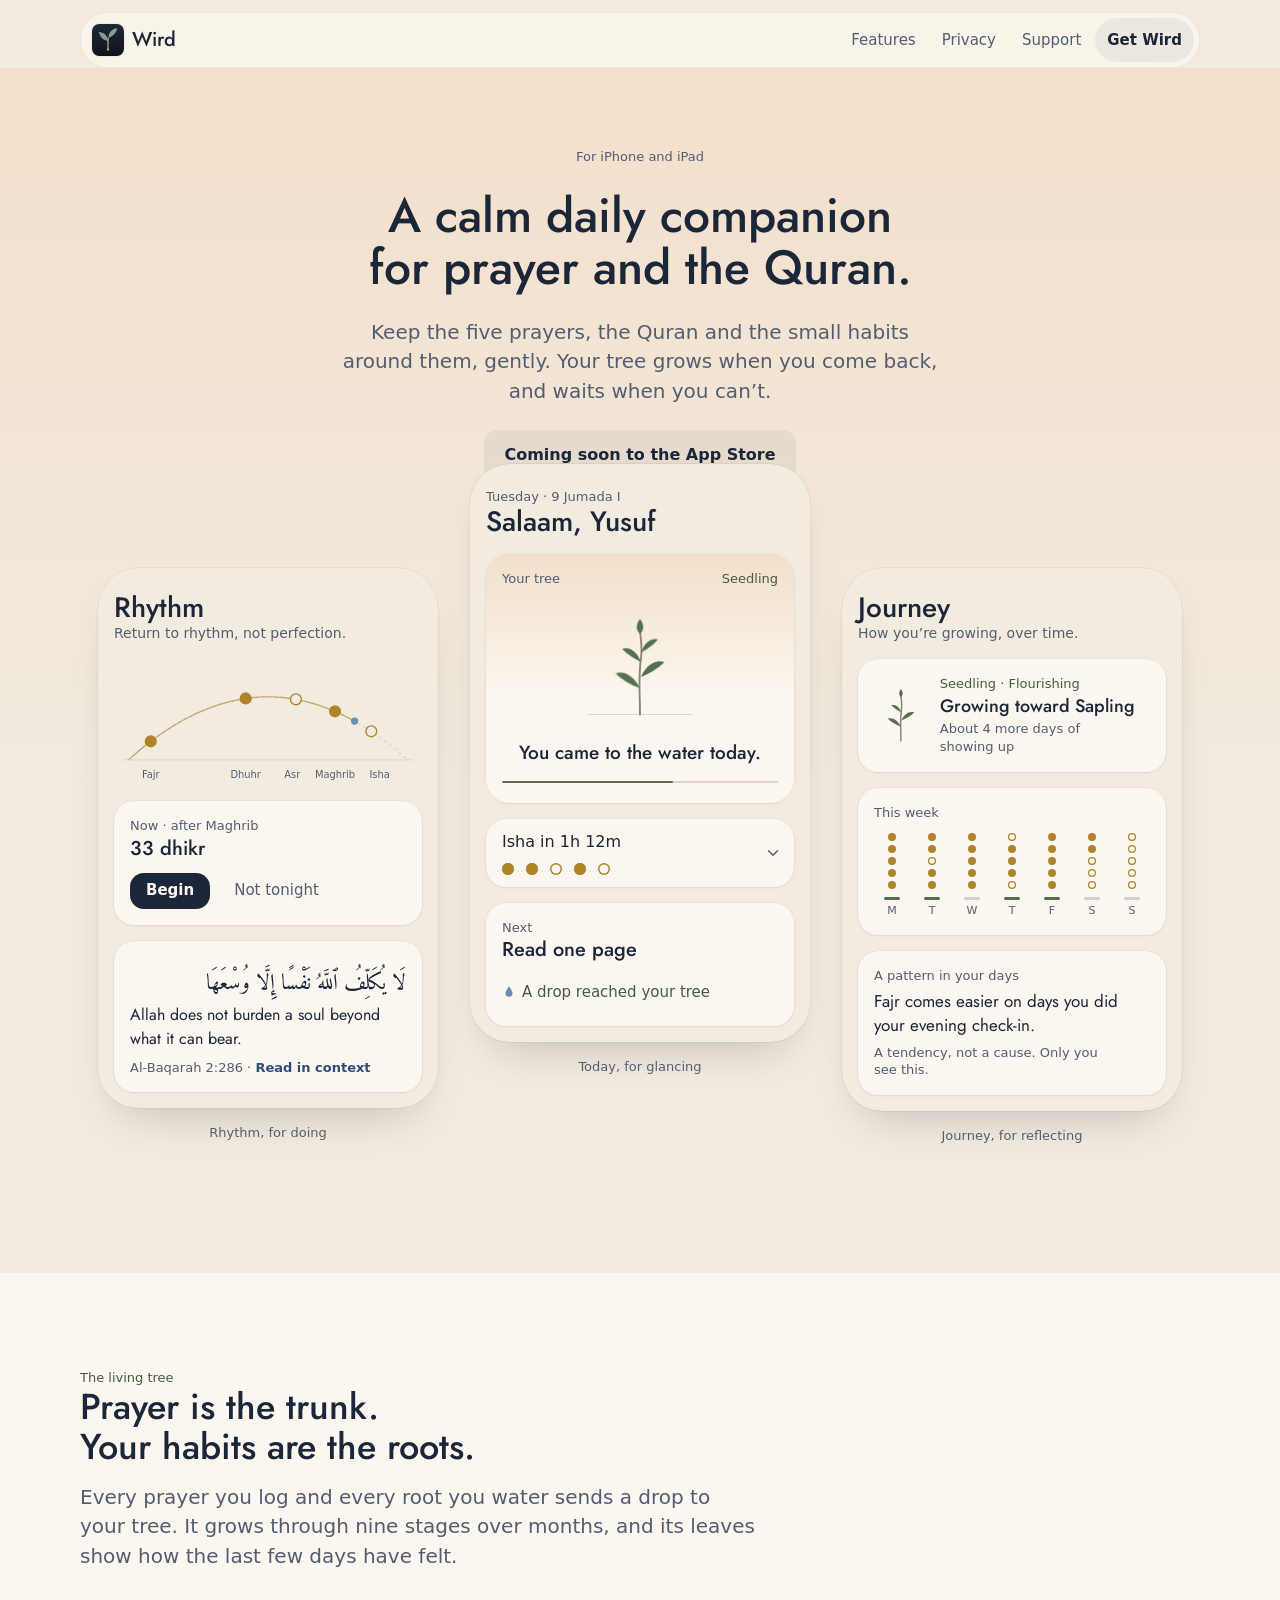
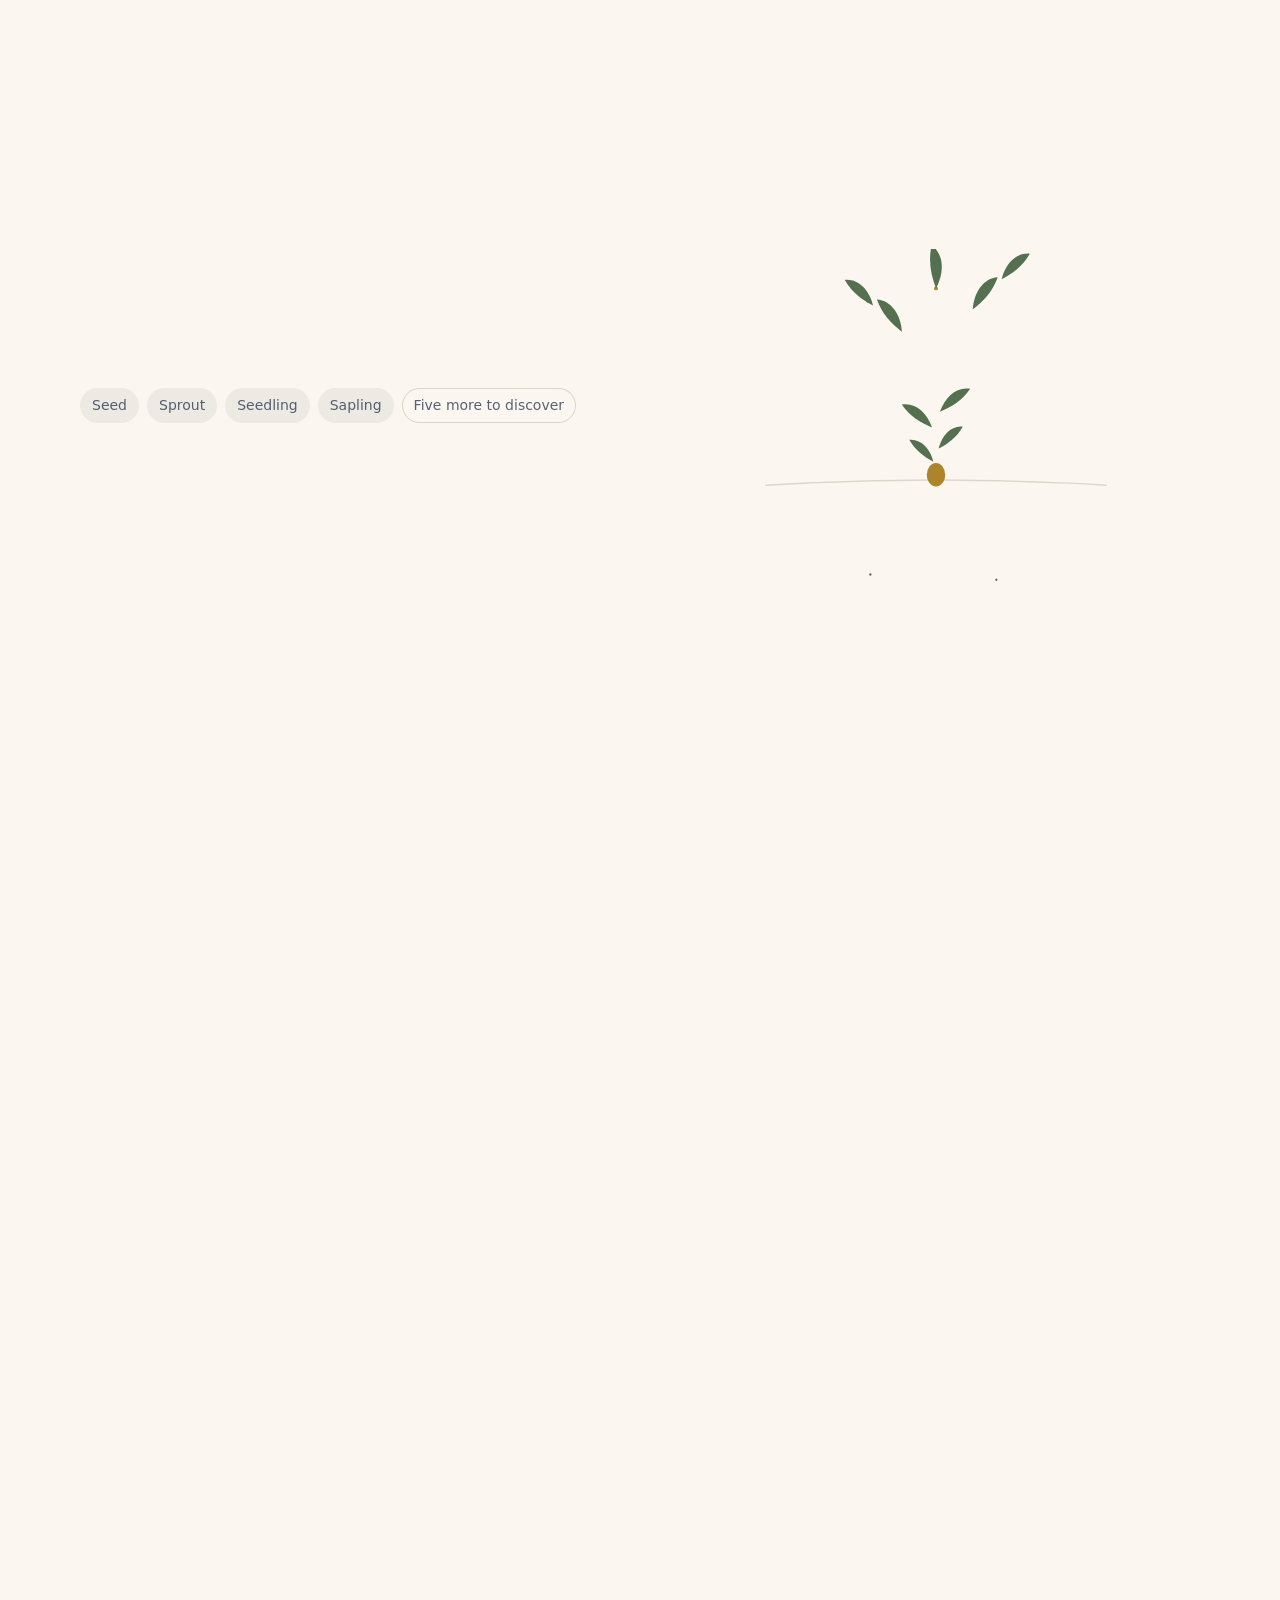
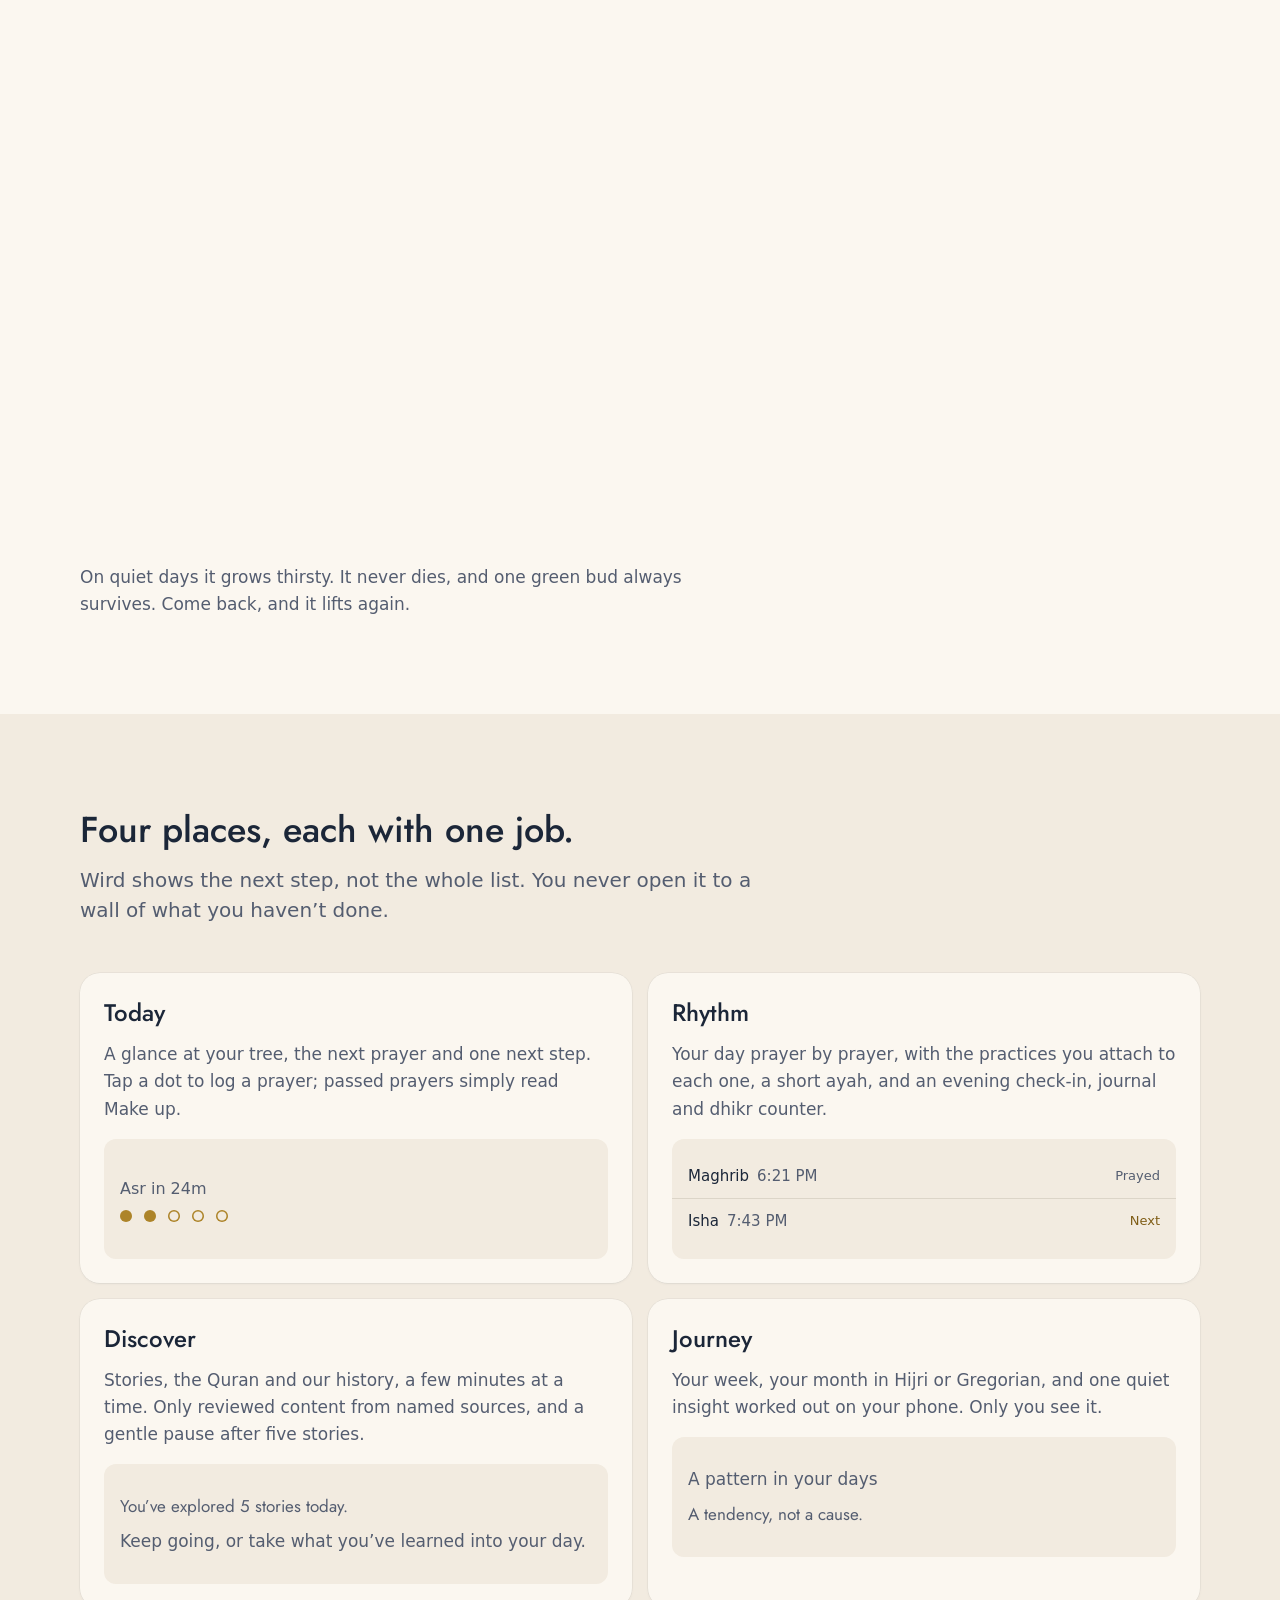
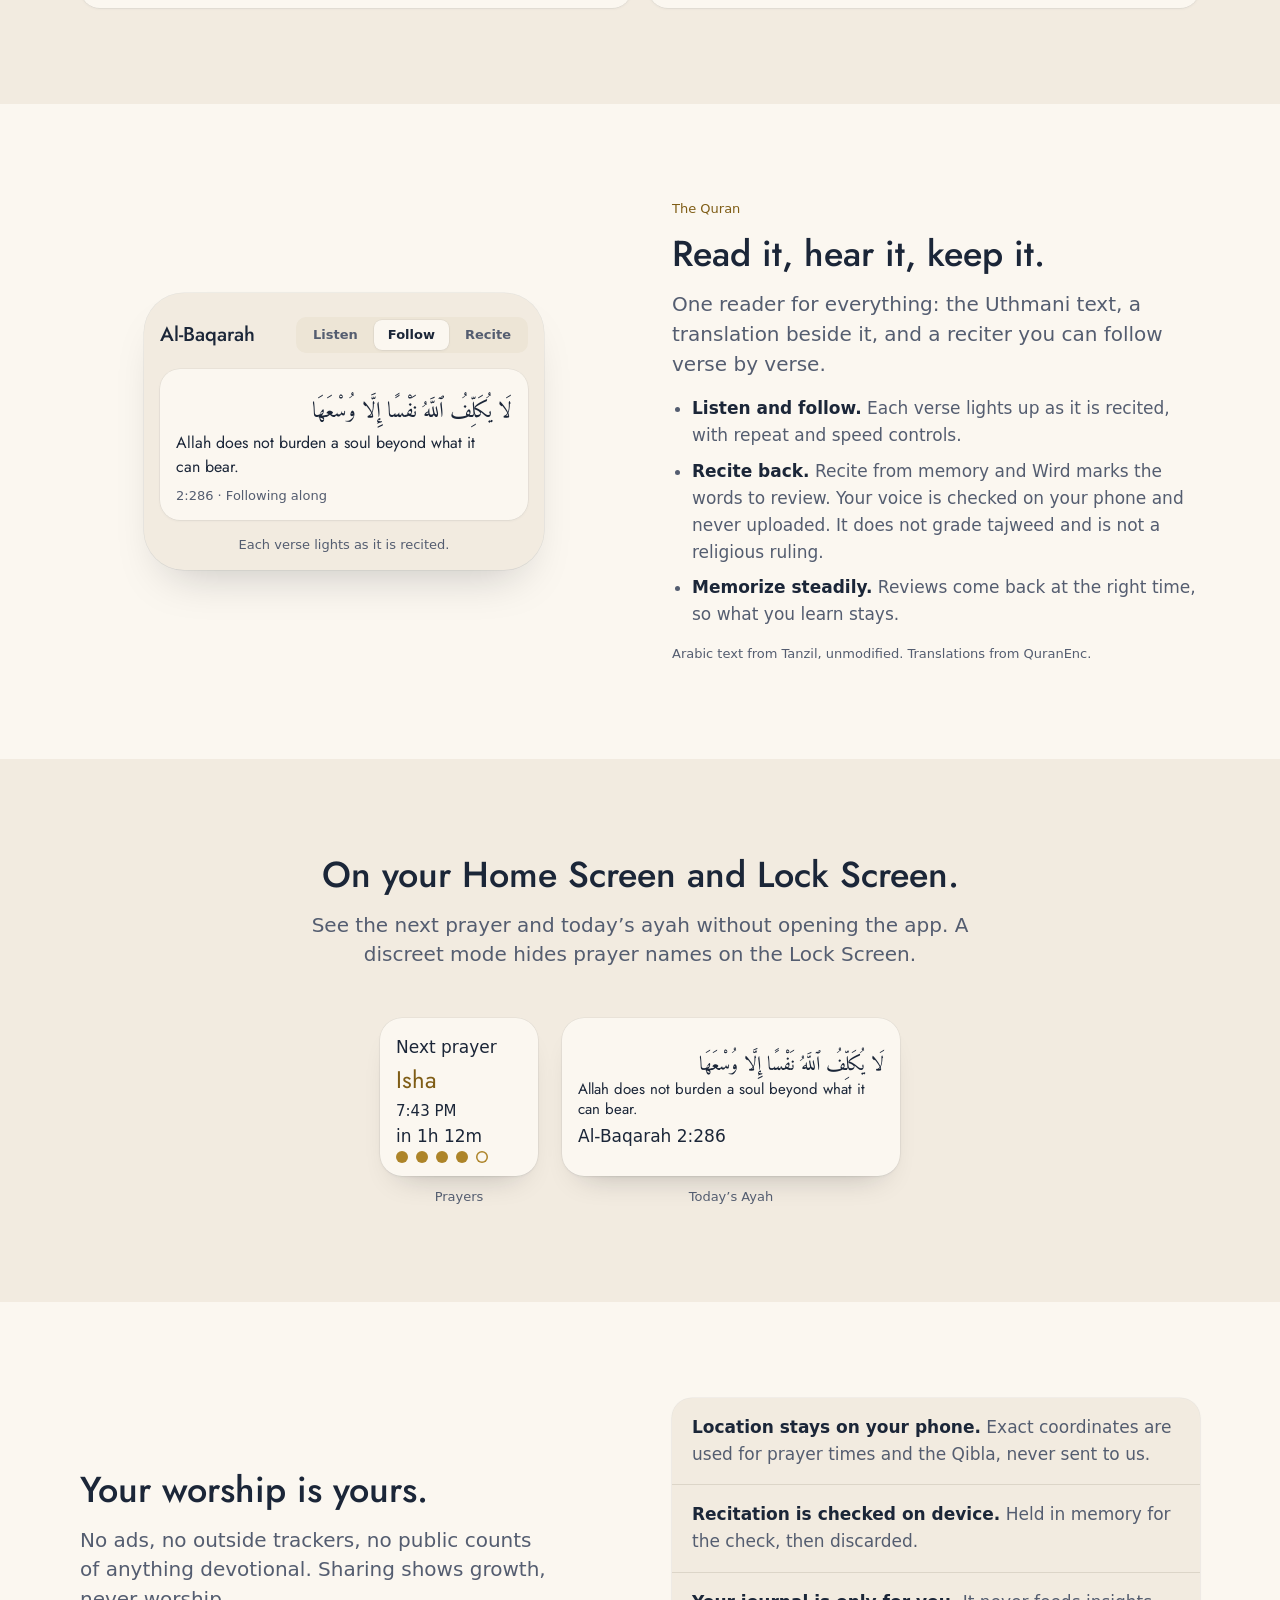
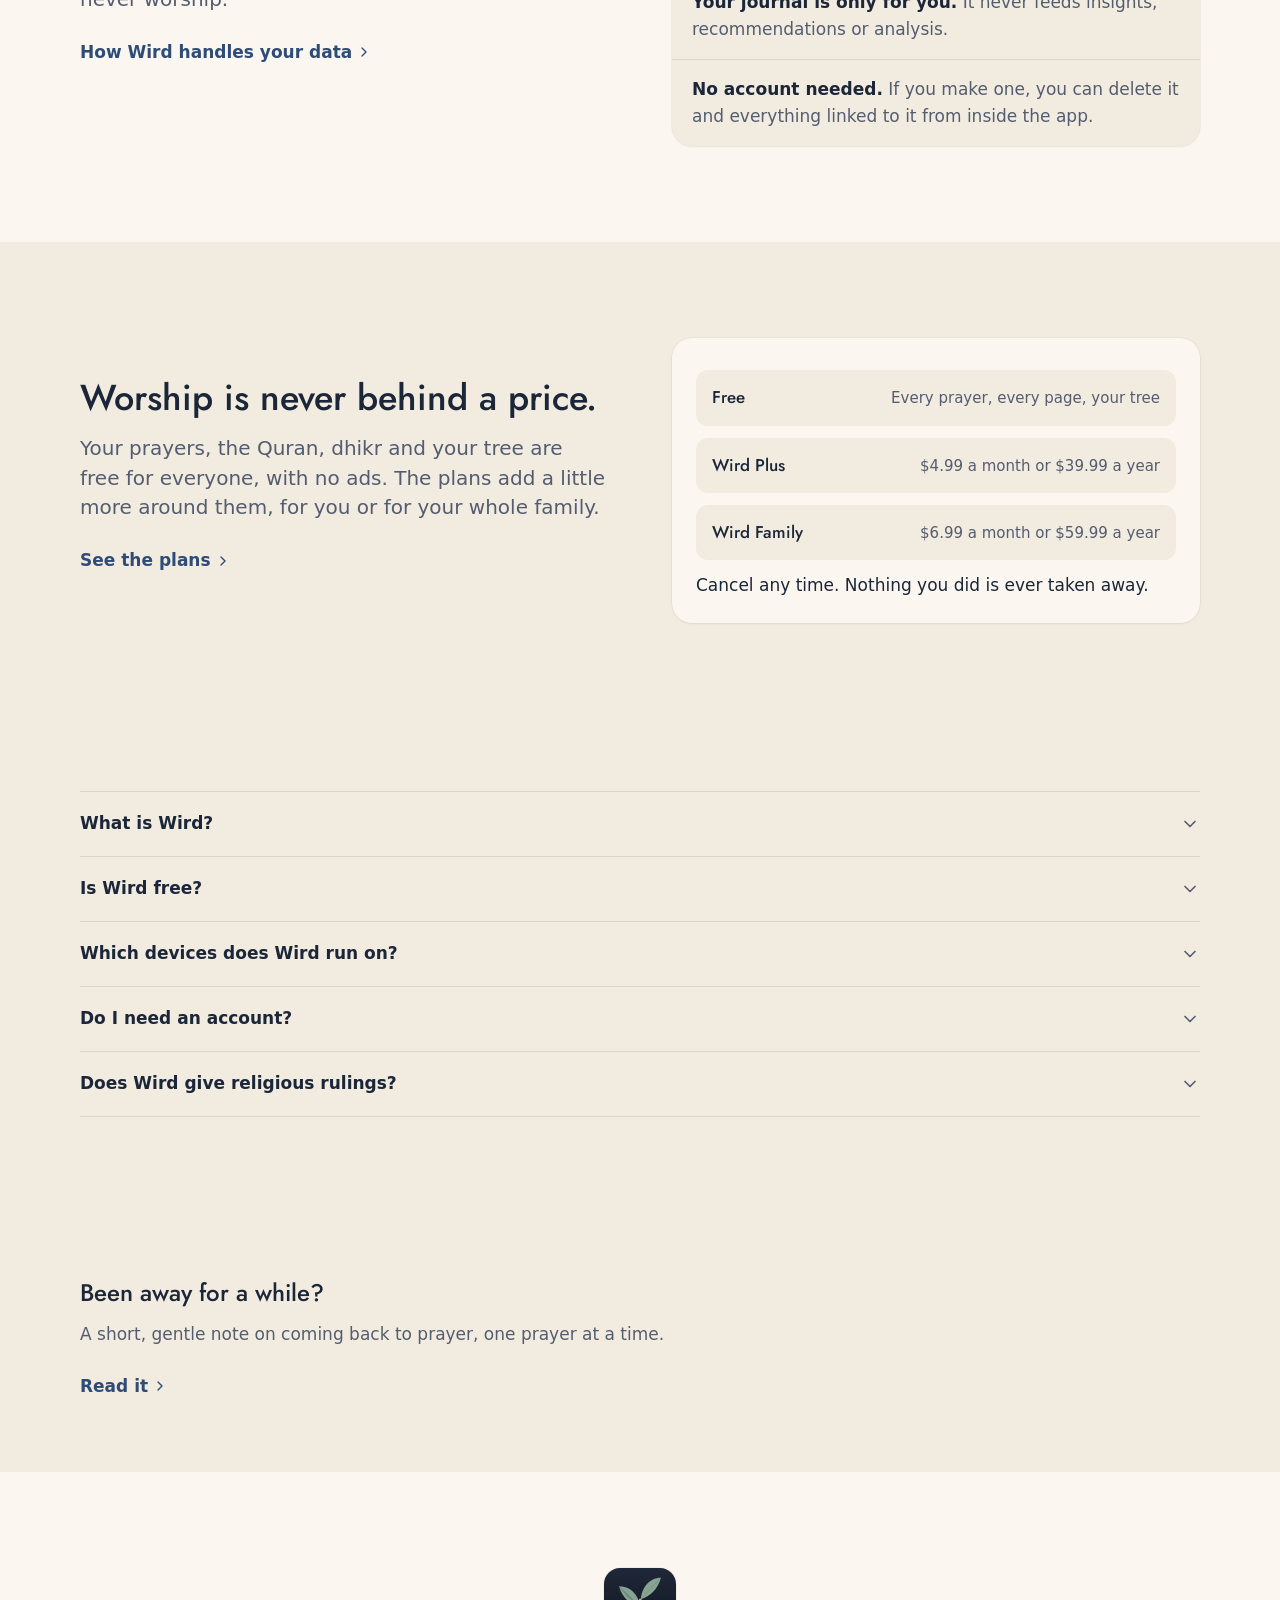
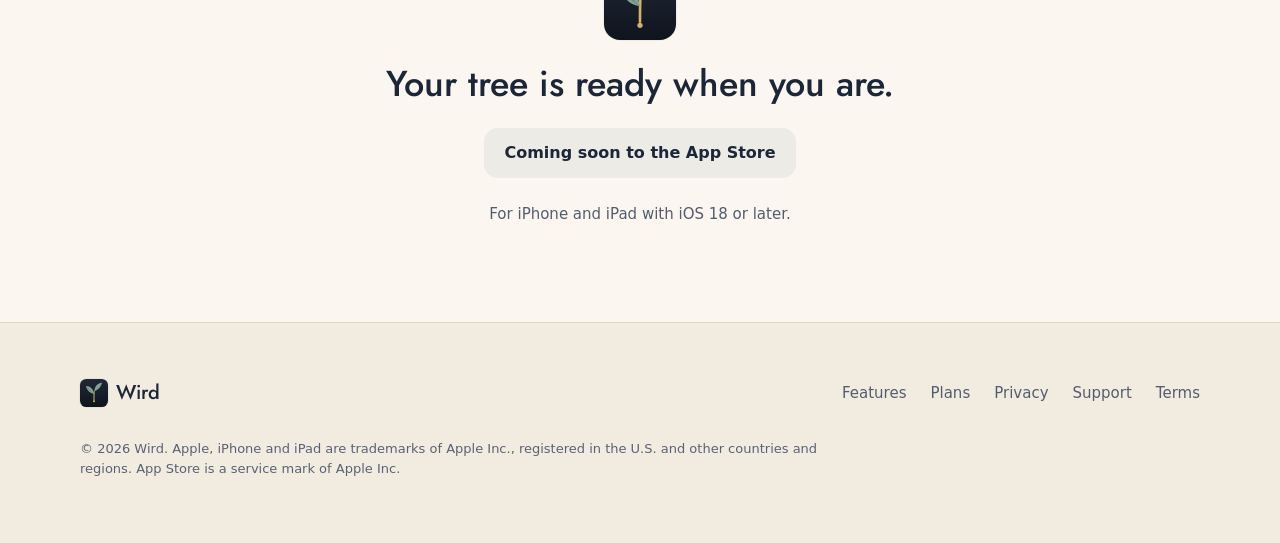
==== commit aaedb93b: "fix: Quran mockup lights the whole verse, matching the app's Follow mode The animation and caption s" ====
--- a/index.html
+++ b/index.html
@@ -517,7 +517,7 @@
             <p class="translation">Allah does not burden a soul beyond what it can bear.</p>
             <p class="meta">2:286 · Following along</p>
           </div>
-          <p class="meta" style="text-align:center">Each word lights as it is recited.</p>
+          <p class="meta" style="text-align:center">Each verse lights as it is recited.</p>
         </div>
       </div>
     </div>
--- a/assets/wird.css
+++ b/assets/wird.css
@@ -870,21 +870,20 @@
 .arc .pd.is-prayed { fill: var(--canvas); transition: fill 300ms ease; transition-delay: var(--delay, 0ms); }
 .arc.is-grown .pd.is-prayed { fill: var(--gold-fill); }
 
-/* Follow along: words light in turn, the way a verse does under a reciter in the app.
-   Six words at 500ms each, then a rest, so the cycle breathes at 4.5s. */
-
-.follow span {
-  display: inline-block;
-  border-radius: 6px;
-  padding: 0 3px;
-  margin: 0 -3px;
-  animation: follow 4.5s linear calc(var(--i, 0) * 500ms) infinite;
+/* Follow along: the whole verse lights while it is recited, then rests,
+   the way the app's Follow mode highlights one ayah at a time. 4.5s cycle. */
+
+.follow {
+  border-radius: 8px;
+  padding: 0 6px;
+  margin: 0 -6px;
+  animation: follow 4.5s linear infinite;
 }
 
 @keyframes follow {
-  0%, 1% { background-color: transparent; color: var(--ink); }
-  4%, 11% { background-color: color-mix(in srgb, var(--gold-fill) 26%, transparent); color: var(--gold); }
-  15%, 100% { background-color: transparent; color: var(--ink); }
+  0%, 4% { background-color: transparent; color: var(--ink); }
+  10%, 66% { background-color: color-mix(in srgb, var(--gold-fill) 26%, transparent); color: var(--gold); }
+  74%, 100% { background-color: transparent; color: var(--ink); }
 }
 
 /* Hero screens drift apart a little as the page starts to scroll (wide screens only). */
@@ -994,8 +993,8 @@
   .tagline .word { color: var(--ink); transform: none; transition: none; }
   .tagline .word.is-gold { color: var(--gold); }
   .tagline .word.is-leaf { color: var(--leaf); }
-  .breathe, .follow span, .season .leaves .unfold, .season .season-drop, .season .season-ripple { animation: none; }
-  .follow span:nth-child(3) { background-color: color-mix(in srgb, var(--gold-fill) 26%, transparent); color: var(--gold); }
+  .breathe, .follow, .season .leaves .unfold, .season .season-drop, .season .season-ripple { animation: none; }
+  .follow { background-color: color-mix(in srgb, var(--gold-fill) 26%, transparent); color: var(--gold); }
   .moment.is-in .drop, .moment.is-in .ripple, .moment.is-in .leaves path, .moment.is-in .mini-btn--action,
   .moment.is-in .roots__actions, .moment.is-in .roots__done { animation: none; }
   .moment .dots span.is-prayed::after { opacity: 1; transform: scale(1); transition: none; }
